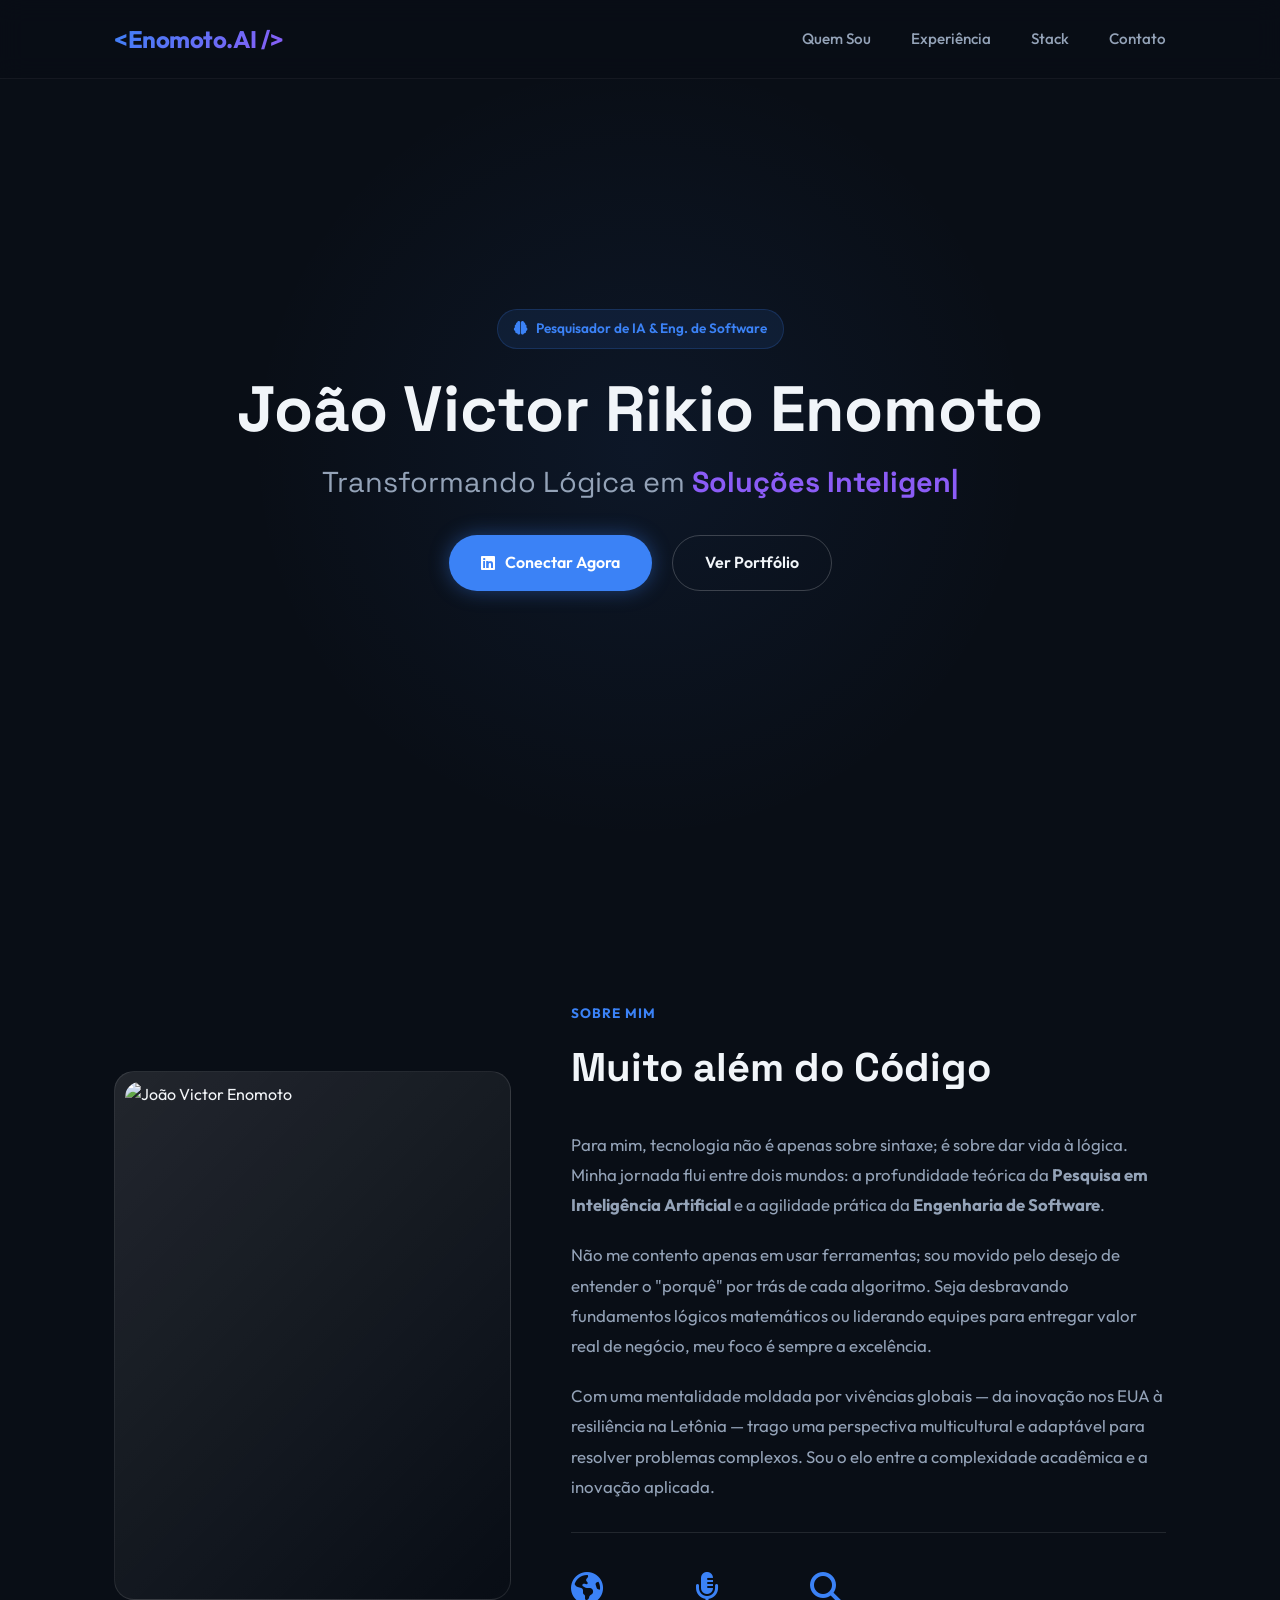
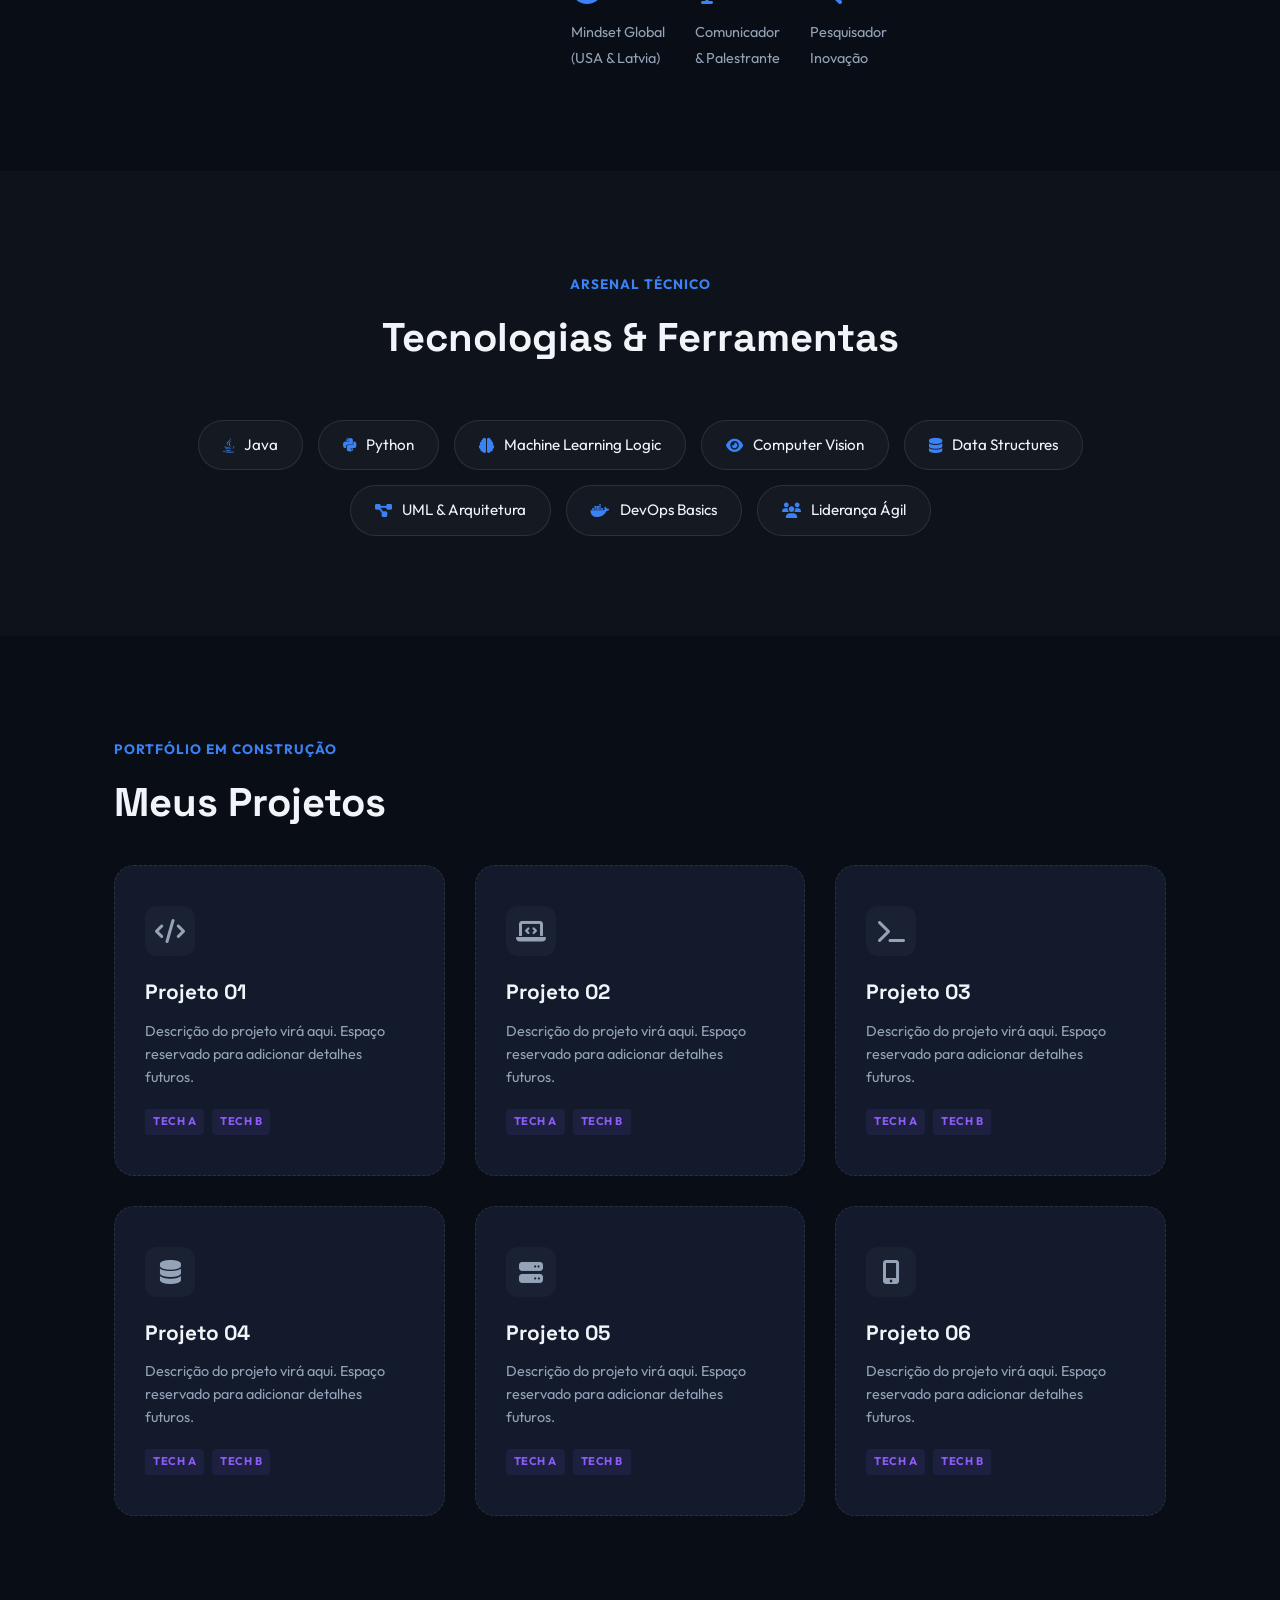
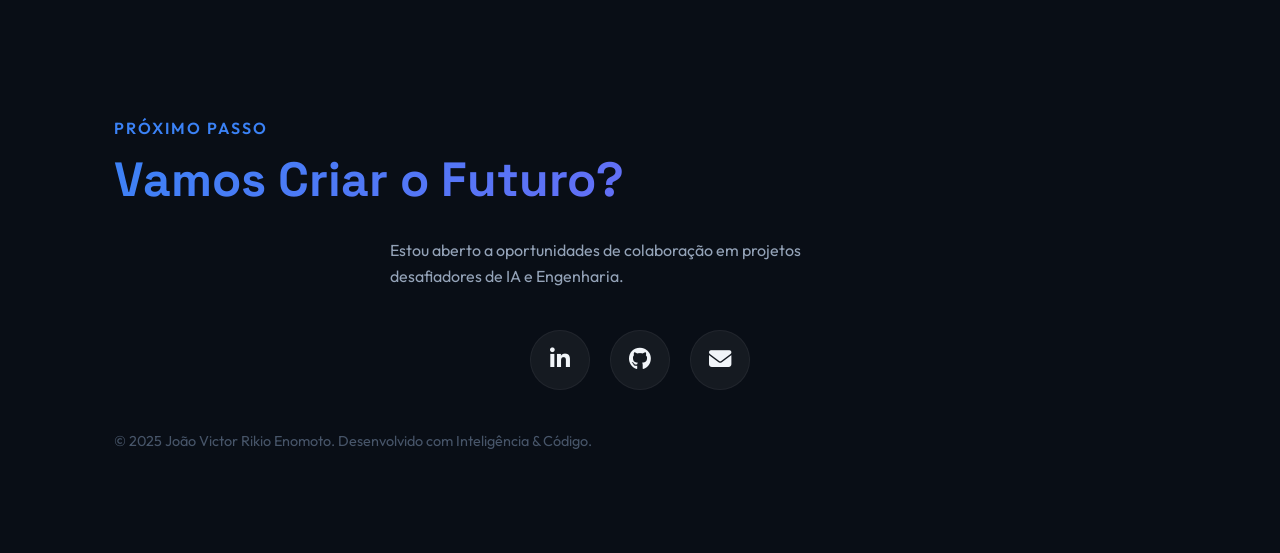
==== index.html @ b7426ae2 "Add files via upload" ====
<!DOCTYPE html>
<html lang="pt-br">
<head>
    <meta charset="UTF-8">
    <meta name="viewport" content="width=device-width, initial-scale=1.0">
    <title>João Victor R. Enomoto | AI Researcher & Software Engineer</title>
    
    <link href="https://fonts.googleapis.com/css2?family=Outfit:wght@300;400;600;700&family=Space+Grotesk:wght@500;700&display=swap" rel="stylesheet">
    <link rel="stylesheet" href="https://cdnjs.cloudflare.com/ajax/libs/font-awesome/6.4.0/css/all.min.css">

    <style>
        /* --- VARIÁVEIS & CONFIGURAÇÕES GERAIS --- */
        :root {
            --bg-dark: #090e16;       /* Fundo quase preto */
            --bg-card: #121a2b;       /* Fundo dos cartões */
            --primary: #3b82f6;       /* Azul Tech */
            --accent: #8b5cf6;        /* Roxo IA */
            --glow: #60a5fa;          /* Brilho */
            --text-main: #f1f5f9;     /* Branco suave */
            --text-muted: #94a3b8;    /* Cinza para textos secundários */
            --gradient-main: linear-gradient(135deg, var(--primary) 0%, var(--accent) 100%);
        }

        * {
            margin: 0;
            padding: 0;
            box-sizing: border-box;
            scroll-behavior: smooth;
        }

        body {
            background-color: var(--bg-dark);
            color: var(--text-main);
            font-family: 'Outfit', sans-serif;
            line-height: 1.6;
            overflow-x: hidden;
        }

        h1, h2, h3 {
            font-family: 'Space Grotesk', sans-serif;
        }

        a { text-decoration: none; color: inherit; transition: all 0.3s ease; }
        ul { list-style: none; }

        /* --- CONTAINER --- */
        .container {
            max-width: 1100px;
            margin: 0 auto;
            padding: 0 24px;
        }

        section {
            padding: 100px 0;
            position: relative;
        }

        /* --- HEADER / NAV --- */
        header {
            position: fixed;
            top: 0;
            width: 100%;
            padding: 20px 0;
            background: rgba(9, 14, 22, 0.85);
            backdrop-filter: blur(12px);
            border-bottom: 1px solid rgba(255,255,255,0.05);
            z-index: 1000;
        }

        nav {
            display: flex;
            justify-content: space-between;
            align-items: center;
        }

        .logo {
            font-size: 1.5rem;
            font-weight: 700;
            background: var(--gradient-main);
            -webkit-background-clip: text;
            -webkit-text-fill-color: transparent;
            letter-spacing: -0.5px;
        }

        .nav-links {
            display: flex;
            gap: 40px;
        }

        .nav-links a {
            font-weight: 500;
            font-size: 0.95rem;
            color: var(--text-muted);
        }

        .nav-links a:hover {
            color: var(--primary);
        }

        /* --- HERO SECTION --- */
        .hero {
            min-height: 100vh;
            display: flex;
            align-items: center;
            justify-content: center;
            text-align: center;
            background: radial-gradient(circle at 50% 50%, rgba(59, 130, 246, 0.08) 0%, transparent 50%);
        }

        .hero-badge {
            display: inline-flex;
            align-items: center;
            gap: 8px;
            background: rgba(59, 130, 246, 0.1);
            color: var(--primary);
            padding: 8px 16px;
            border-radius: 30px;
            font-size: 0.85rem;
            font-weight: 600;
            margin-bottom: 25px;
            border: 1px solid rgba(59, 130, 246, 0.2);
        }

        .hero h1 {
            font-size: 4rem;
            line-height: 1.1;
            margin-bottom: 15px;
            font-weight: 700;
        }

        .hero h2 {
            font-size: 1.8rem;
            color: var(--text-muted);
            margin-bottom: 30px;
            font-weight: 400;
        }

        .typing-text {
            color: var(--accent);
            font-weight: 700;
            position: relative;
        }

        .typing-text::after {
            content: '|';
            animation: blink 1s infinite;
        }

        .btn-group {
            display: flex;
            gap: 20px;
            justify-content: center;
        }

        .btn {
            padding: 14px 32px;
            border-radius: 50px;
            font-weight: 600;
            display: inline-flex;
            align-items: center;
            gap: 10px;
            cursor: pointer;
        }

        .btn-primary {
            background: var(--primary);
            color: #fff;
            box-shadow: 0 0 20px rgba(59, 130, 246, 0.4);
        }
        
        .btn-primary:hover {
            transform: translateY(-3px);
            background: var(--accent);
            box-shadow: 0 0 30px rgba(139, 92, 246, 0.6);
        }

        .btn-outline {
            background: transparent;
            border: 1px solid rgba(255,255,255,0.2);
            color: var(--text-main);
        }

        .btn-outline:hover {
            border-color: var(--primary);
            color: var(--primary);
        }

        /* --- ABOUT SECTION --- */
        .about-wrapper {
            display: grid;
            grid-template-columns: 1fr 1.5fr;
            gap: 60px;
            align-items: center;
        }

        .img-card {
            position: relative;
            border-radius: 20px;
            padding: 10px;
            background: linear-gradient(135deg, rgba(255,255,255,0.1), transparent);
            border: 1px solid rgba(255,255,255,0.1);
            aspect-ratio: 3/4; /* Mantém proporção de retrato */
            overflow: hidden;
        }

        .img-card img {
            width: 100%;
            height: 100%;
            object-fit: cover; /* Garante que a foto preencha sem distorcer */
            border-radius: 15px;
            display: block;
            filter: grayscale(20%);
            transition: 0.5s;
        }

        .img-card:hover img {
            filter: grayscale(0%);
            transform: scale(1.02);
        }

        .section-header {
            margin-bottom: 30px;
        }

        .section-header span {
            color: var(--primary);
            font-weight: 700;
            text-transform: uppercase;
            font-size: 0.85rem;
            letter-spacing: 1px;
        }

        .section-header h2 {
            font-size: 2.5rem;
            margin-top: 10px;
        }

        .about-content p {
            margin-bottom: 20px;
            color: var(--text-muted);
            font-size: 1.05rem;
            line-height: 1.8; /* Melhor leitura */
        }

        .highlights {
            display: flex;
            gap: 30px;
            margin-top: 30px;
            padding-top: 30px;
            border-top: 1px solid rgba(255,255,255,0.1);
        }

        .highlight-item h4 {
            font-size: 2rem;
            color: var(--primary);
            margin-bottom: 5px;
        }

        .highlight-item span {
            font-size: 0.9rem;
            color: var(--text-muted);
        }

        /* --- SKILLS --- */
        .skills-container {
            display: flex;
            flex-wrap: wrap;
            gap: 15px;
            justify-content: center;
        }

        .skill-pill {
            background: rgba(255,255,255,0.03);
            border: 1px solid rgba(255,255,255,0.1);
            padding: 12px 24px;
            border-radius: 50px;
            font-size: 0.95rem;
            display: flex;
            align-items: center;
            gap: 10px;
            transition: 0.3s;
        }

        .skill-pill i { color: var(--primary); }

        .skill-pill:hover {
            border-color: var(--primary);
            background: rgba(59, 130, 246, 0.1);
            transform: translateY(-3px);
        }

        /* --- PROJECTS / CARDS --- */
        .cards-grid {
            display: grid;
            grid-template-columns: repeat(auto-fit, minmax(320px, 1fr));
            gap: 30px;
        }

        .card {
            background: var(--bg-card);
            padding: 40px 30px;
            border-radius: 20px;
            border: 1px solid rgba(255,255,255,0.05);
            transition: 0.4s;
            position: relative;
            overflow: hidden;
            z-index: 1;
            /* Estilo para placeholder */
            display: flex;
            flex-direction: column;
            justify-content: space-between;
            min-height: 300px;
        }

        .card::before {
            content: '';
            position: absolute;
            top: 0; left: 0; right: 0; bottom: 0;
            background: radial-gradient(circle at top right, rgba(59, 130, 246, 0.15), transparent 40%);
            opacity: 0;
            transition: 0.4s;
            z-index: -1;
        }

        .card:hover {
            transform: translateY(-10px);
            border-color: rgba(59, 130, 246, 0.3);
        }

        .card:hover::before { opacity: 1; }

        .card-icon {
            width: 50px;
            height: 50px;
            background: rgba(255,255,255,0.03); /* Mais discreto para placeholder */
            border-radius: 12px;
            display: flex;
            align-items: center;
            justify-content: center;
            font-size: 1.5rem;
            color: var(--text-muted);
            margin-bottom: 20px;
            transition: 0.3s;
        }
        
        .card:hover .card-icon {
            background: rgba(59, 130, 246, 0.1);
            color: var(--primary);
        }

        .card h3 {
            font-size: 1.3rem;
            margin-bottom: 10px;
        }

        .card p {
            color: var(--text-muted);
            font-size: 0.9rem;
            margin-bottom: 20px;
            flex-grow: 1;
        }

        .tags {
            display: flex;
            flex-wrap: wrap;
            gap: 8px;
        }

        .tag {
            font-size: 0.7rem;
            text-transform: uppercase;
            letter-spacing: 0.5px;
            font-weight: 700;
            color: var(--accent);
            background: rgba(139, 92, 246, 0.1);
            padding: 4px 8px;
            border-radius: 4px;
        }
        
        /* Estilo específico para placeholder vazio */
        .card.placeholder {
            border: 1px dashed rgba(255,255,255,0.1);
        }

        /* --- FOOTER / CONTACT --- */
        footer {
            background: #050810;
            padding: 80px 0 40px;
            border-top: 1px solid rgba(255,255,255,0.05);
            text-align: center;
        }

        .contact-cta h2 {
            font-size: 3rem;
            margin-bottom: 20px;
            background: var(--gradient-main);
            -webkit-background-clip: text;
            -webkit-text-fill-color: transparent;
        }

        .social-hub {
            display: flex;
            justify-content: center;
            gap: 20px;
            margin: 40px 0;
        }

        .social-link {
            width: 60px;
            height: 60px;
            border-radius: 50%;
            background: rgba(255,255,255,0.05);
            display: flex;
            align-items: center;
            justify-content: center;
            font-size: 1.4rem;
            color: var(--text-main);
            transition: 0.3s;
            border: 1px solid rgba(255,255,255,0.05);
        }

        .social-link:hover {
            background: var(--primary);
            color: #fff;
            transform: scale(1.1) rotate(10deg);
            box-shadow: 0 0 20px rgba(59, 130, 246, 0.5);
        }

        .copy {
            color: #475569;
            font-size: 0.9rem;
        }

        /* --- MEDIA QUERIES --- */
        @media (max-width: 768px) {
            .hero h1 { font-size: 2.5rem; }
            .about-wrapper { grid-template-columns: 1fr; }
            .highlights { flex-direction: column; gap: 20px; text-align: center; }
            .nav-links { display: none; }
            .btn-group { flex-direction: column; }
            .btn { width: 100%; justify-content: center; }
        }

        @keyframes blink {
            50% { opacity: 0; }
        }
    </style>
</head>
<body>

    <header>
        <div class="container">
            <nav>
                <a href="#" class="logo">&lt;Enomoto.AI /&gt;</a>
                <ul class="nav-links">
                    <li><a href="#sobre">Quem Sou</a></li>
                    <li><a href="#experiencia">Experiência</a></li>
                    <li><a href="#skills">Stack</a></li>
                    <li><a href="#contato">Contato</a></li>
                </ul>
            </nav>
        </div>
    </header>

    <section class="hero">
        <div class="container">
            <div class="hero-badge">
                <i class="fas fa-brain"></i> Pesquisador de IA & Eng. de Software
            </div>
            <h1>João Victor Rikio Enomoto</h1>
            <h2>Transformando Lógica em <span class="typing-text"></span></h2>

            <div class="btn-group">
                <a href="https://www.linkedin.com/in/joaoenomoto" target="_blank" class="btn btn-primary">
                    <i class="fab fa-linkedin"></i> Conectar Agora
                </a>
                <a href="#experiencia" class="btn btn-outline">
                    Ver Portfólio
                </a>
            </div>
        </div>
    </section>

    <section id="sobre">
        <div class="container">
            <div class="about-wrapper">
                <div class="img-card">
                    <img src="D:\about\portifolio\foto-perfil.jpeg" alt="João Victor Enomoto">
                </div>
                
                <div class="about-content">
                    <div class="section-header">
                        <span>Sobre Mim</span>
                        <h2>Muito além do Código</h2>
                    </div>
                    
                    <p>
                        Para mim, tecnologia não é apenas sobre sintaxe; é sobre dar vida à lógica. Minha jornada flui entre dois mundos: a profundidade teórica da <strong>Pesquisa em Inteligência Artificial</strong> e a agilidade prática da <strong>Engenharia de Software</strong>.
                    </p>
                    <p>
                        Não me contento apenas em usar ferramentas; sou movido pelo desejo de entender o "porquê" por trás de cada algoritmo. Seja desbravando fundamentos lógicos matemáticos ou liderando equipes para entregar valor real de negócio, meu foco é sempre a excelência.
                    </p>
                    <p>
                        Com uma mentalidade moldada por vivências globais — da inovação nos EUA à resiliência na Letônia — trago uma perspectiva multicultural e adaptável para resolver problemas complexos. Sou o elo entre a complexidade acadêmica e a inovação aplicada.
                    </p>

                    <div class="highlights">
                        <div class="highlight-item">
                            <h4><i class="fas fa-globe-americas"></i></h4>
                            <span>Mindset Global<br>(USA & Latvia)</span>
                        </div>
                        <div class="highlight-item">
                            <h4><i class="fas fa-microphone-alt"></i></h4>
                            <span>Comunicador<br>& Palestrante</span>
                        </div>
                        <div class="highlight-item">
                            <h4><i class="fas fa-search"></i></h4>
                            <span>Pesquisador<br>Inovação</span>
                        </div>
                    </div>
                </div>
            </div>
        </div>
    </section>

    <section id="skills" style="background: rgba(255,255,255,0.02);">
        <div class="container">
            <div class="section-header" style="text-align: center; margin-bottom: 50px;">
                <span>Arsenal Técnico</span>
                <h2>Tecnologias & Ferramentas</h2>
            </div>
            
            <div class="skills-container">
                <div class="skill-pill"><i class="fab fa-java"></i> Java</div>
                <div class="skill-pill"><i class="fab fa-python"></i> Python</div>
                <div class="skill-pill"><i class="fas fa-brain"></i> Machine Learning Logic</div>
                <div class="skill-pill"><i class="fas fa-eye"></i> Computer Vision</div>
                <div class="skill-pill"><i class="fas fa-database"></i> Data Structures</div>
                <div class="skill-pill"><i class="fas fa-project-diagram"></i> UML & Arquitetura</div>
                <div class="skill-pill"><i class="fab fa-docker"></i> DevOps Basics</div>
                <div class="skill-pill"><i class="fas fa-users"></i> Liderança Ágil</div>
            </div>
        </div>
    </section>

    <section id="experiencia">
        <div class="container">
            <div class="section-header">
                <span>Portfólio em Construção</span>
                <h2>Meus Projetos</h2>
            </div>

            <div class="cards-grid">
                
                <div class="card placeholder">
                    <div class="card-icon"><i class="fas fa-code"></i></div>
                    <h3>Projeto 01</h3> <p>Descrição do projeto virá aqui. Espaço reservado para adicionar detalhes futuros.</p> <div class="tags">
                        <span class="tag">Tech A</span>
                        <span class="tag">Tech B</span>
                    </div>
                </div>

                <div class="card placeholder">
                    <div class="card-icon"><i class="fas fa-laptop-code"></i></div>
                    <h3>Projeto 02</h3>
                    <p>Descrição do projeto virá aqui. Espaço reservado para adicionar detalhes futuros.</p>
                    <div class="tags">
                        <span class="tag">Tech A</span>
                        <span class="tag">Tech B</span>
                    </div>
                </div>

                <div class="card placeholder">
                    <div class="card-icon"><i class="fas fa-terminal"></i></div>
                    <h3>Projeto 03</h3>
                    <p>Descrição do projeto virá aqui. Espaço reservado para adicionar detalhes futuros.</p>
                    <div class="tags">
                        <span class="tag">Tech A</span>
                        <span class="tag">Tech B</span>
                    </div>
                </div>

                <div class="card placeholder">
                    <div class="card-icon"><i class="fas fa-database"></i></div>
                    <h3>Projeto 04</h3>
                    <p>Descrição do projeto virá aqui. Espaço reservado para adicionar detalhes futuros.</p>
                    <div class="tags">
                        <span class="tag">Tech A</span>
                        <span class="tag">Tech B</span>
                    </div>
                </div>

                <div class="card placeholder">
                    <div class="card-icon"><i class="fas fa-server"></i></div>
                    <h3>Projeto 05</h3>
                    <p>Descrição do projeto virá aqui. Espaço reservado para adicionar detalhes futuros.</p>
                    <div class="tags">
                        <span class="tag">Tech A</span>
                        <span class="tag">Tech B</span>
                    </div>
                </div>

                <div class="card placeholder">
                    <div class="card-icon"><i class="fas fa-mobile-alt"></i></div>
                    <h3>Projeto 06</h3>
                    <p>Descrição do projeto virá aqui. Espaço reservado para adicionar detalhes futuros.</p>
                    <div class="tags">
                        <span class="tag">Tech A</span>
                        <span class="tag">Tech B</span>
                    </div>
                </div>

            </div>
        </div>
    </section>

    <section id="contato">
        <div class="container contact-cta">
            <p style="color: var(--primary); font-weight: 600; text-transform: uppercase; letter-spacing: 2px;">Próximo Passo</p>
            <h2>Vamos Criar o Futuro?</h2>
            <p style="color: var(--text-muted); max-width: 500px; margin: 0 auto;">
                Estou aberto a oportunidades de colaboração em projetos desafiadores de IA e Engenharia.
            </p>

            <div class="social-hub">
                <a href="https://www.linkedin.com/in/joaoenomoto" target="_blank" class="social-link" title="LinkedIn">
                    <i class="fab fa-linkedin-in"></i>
                </a>
                <a href="https://github.com/SEU_GITHUB" target="_blank" class="social-link" title="GitHub">
                    <i class="fab fa-github"></i>
                </a>
                <a href="mailto:seuemail@exemplo.com" class="social-link" title="Email">
                    <i class="fas fa-envelope"></i>
                </a>
            </div>

            <div class="copy">
                © 2025 João Victor Rikio Enomoto. Desenvolvido com Inteligência & Código.
            </div>
        </div>
    </section>

    <script>
        // Efeito de Digitação
        const textElement = document.querySelector('.typing-text');
        const phrases = [
            "Soluções Inteligentes", 
            "Inovação em IA", 
            "Software de Alto Nível"
        ];
        let phraseIndex = 0;
        let charIndex = 0;
        let isDeleting = false;

        function typeEffect() {
            const currentPhrase = phrases[phraseIndex];
            
            if (isDeleting) {
                textElement.textContent = currentPhrase.substring(0, charIndex - 1);
                charIndex--;
            } else {
                textElement.textContent = currentPhrase.substring(0, charIndex + 1);
                charIndex++;
            }

            if (!isDeleting && charIndex === currentPhrase.length) {
                isDeleting = true;
                setTimeout(typeEffect, 2000);
            } else if (isDeleting && charIndex === 0) {
                isDeleting = false;
                phraseIndex = (phraseIndex + 1) % phrases.length;
                setTimeout(typeEffect, 500);
            } else {
                setTimeout(typeEffect, isDeleting ? 50 : 100);
            }
        }

        document.addEventListener('DOMContentLoaded', typeEffect);
    </script>
</body>
</html>
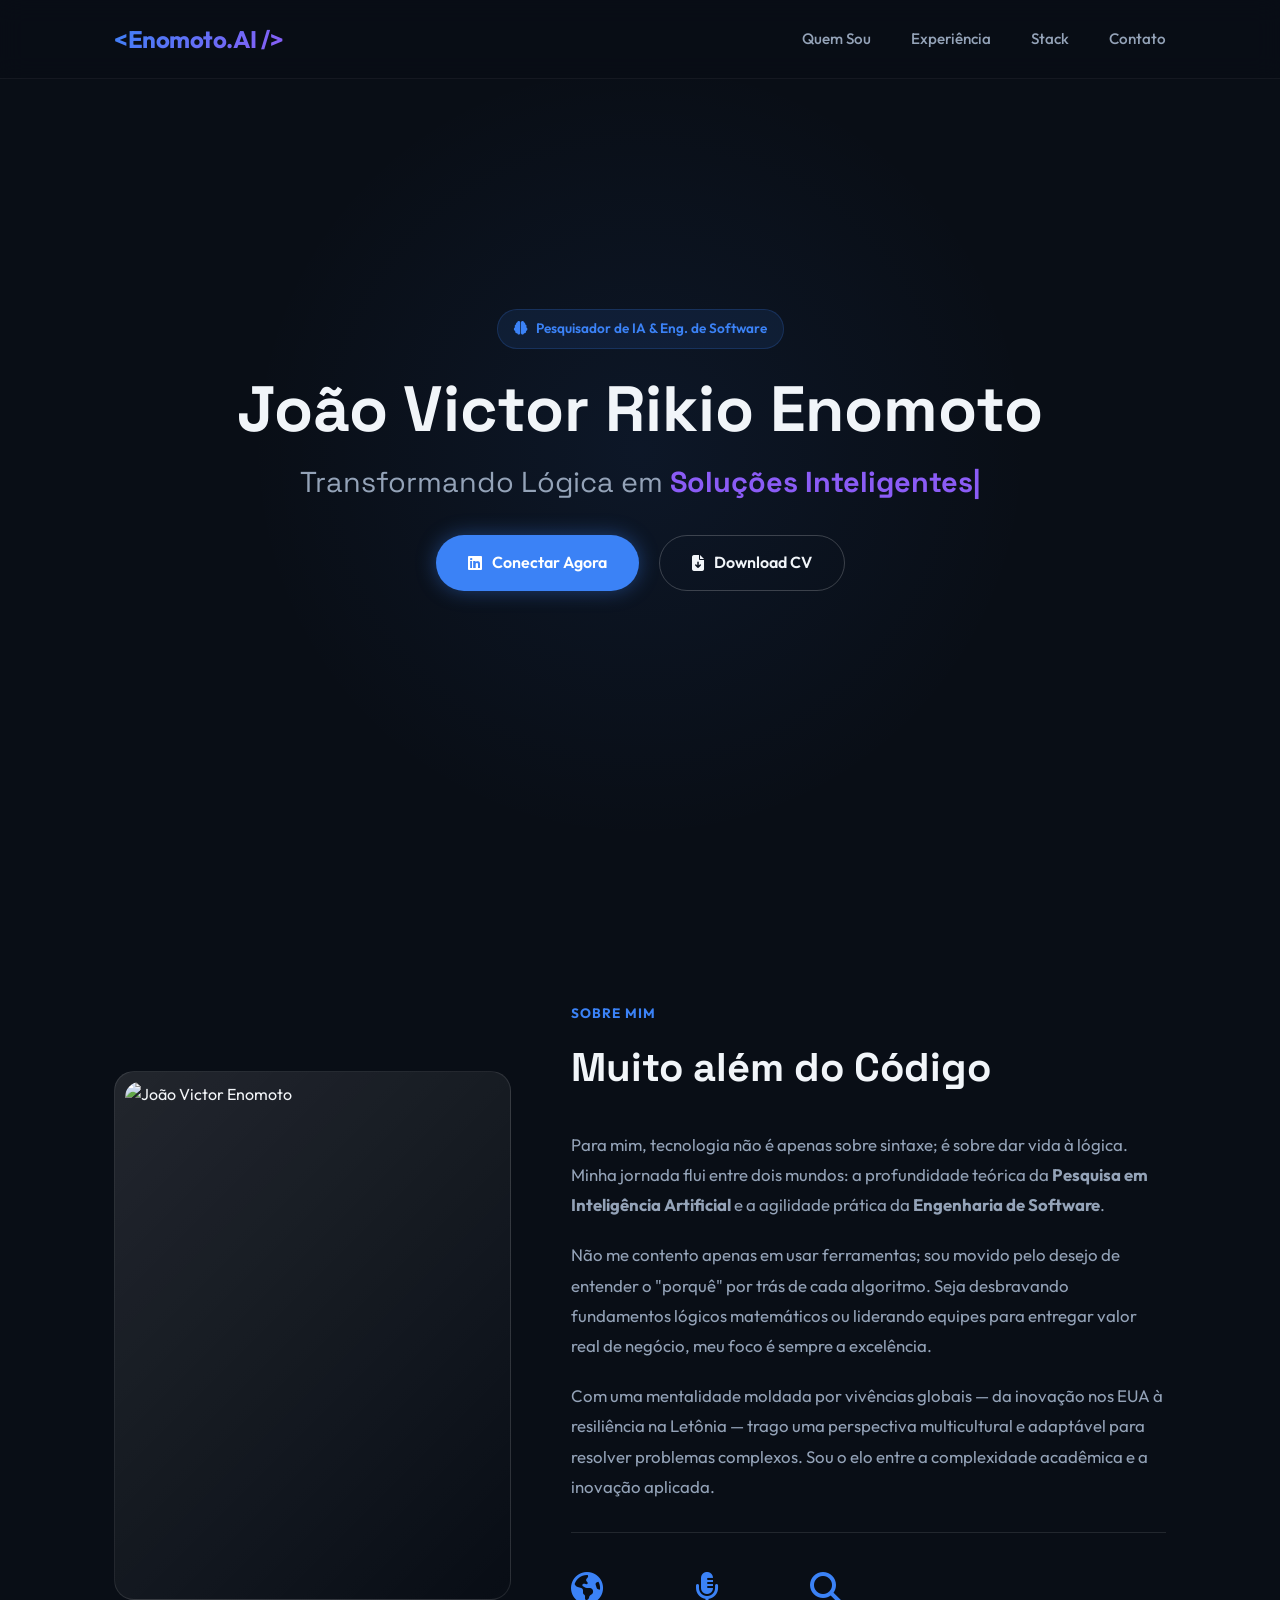
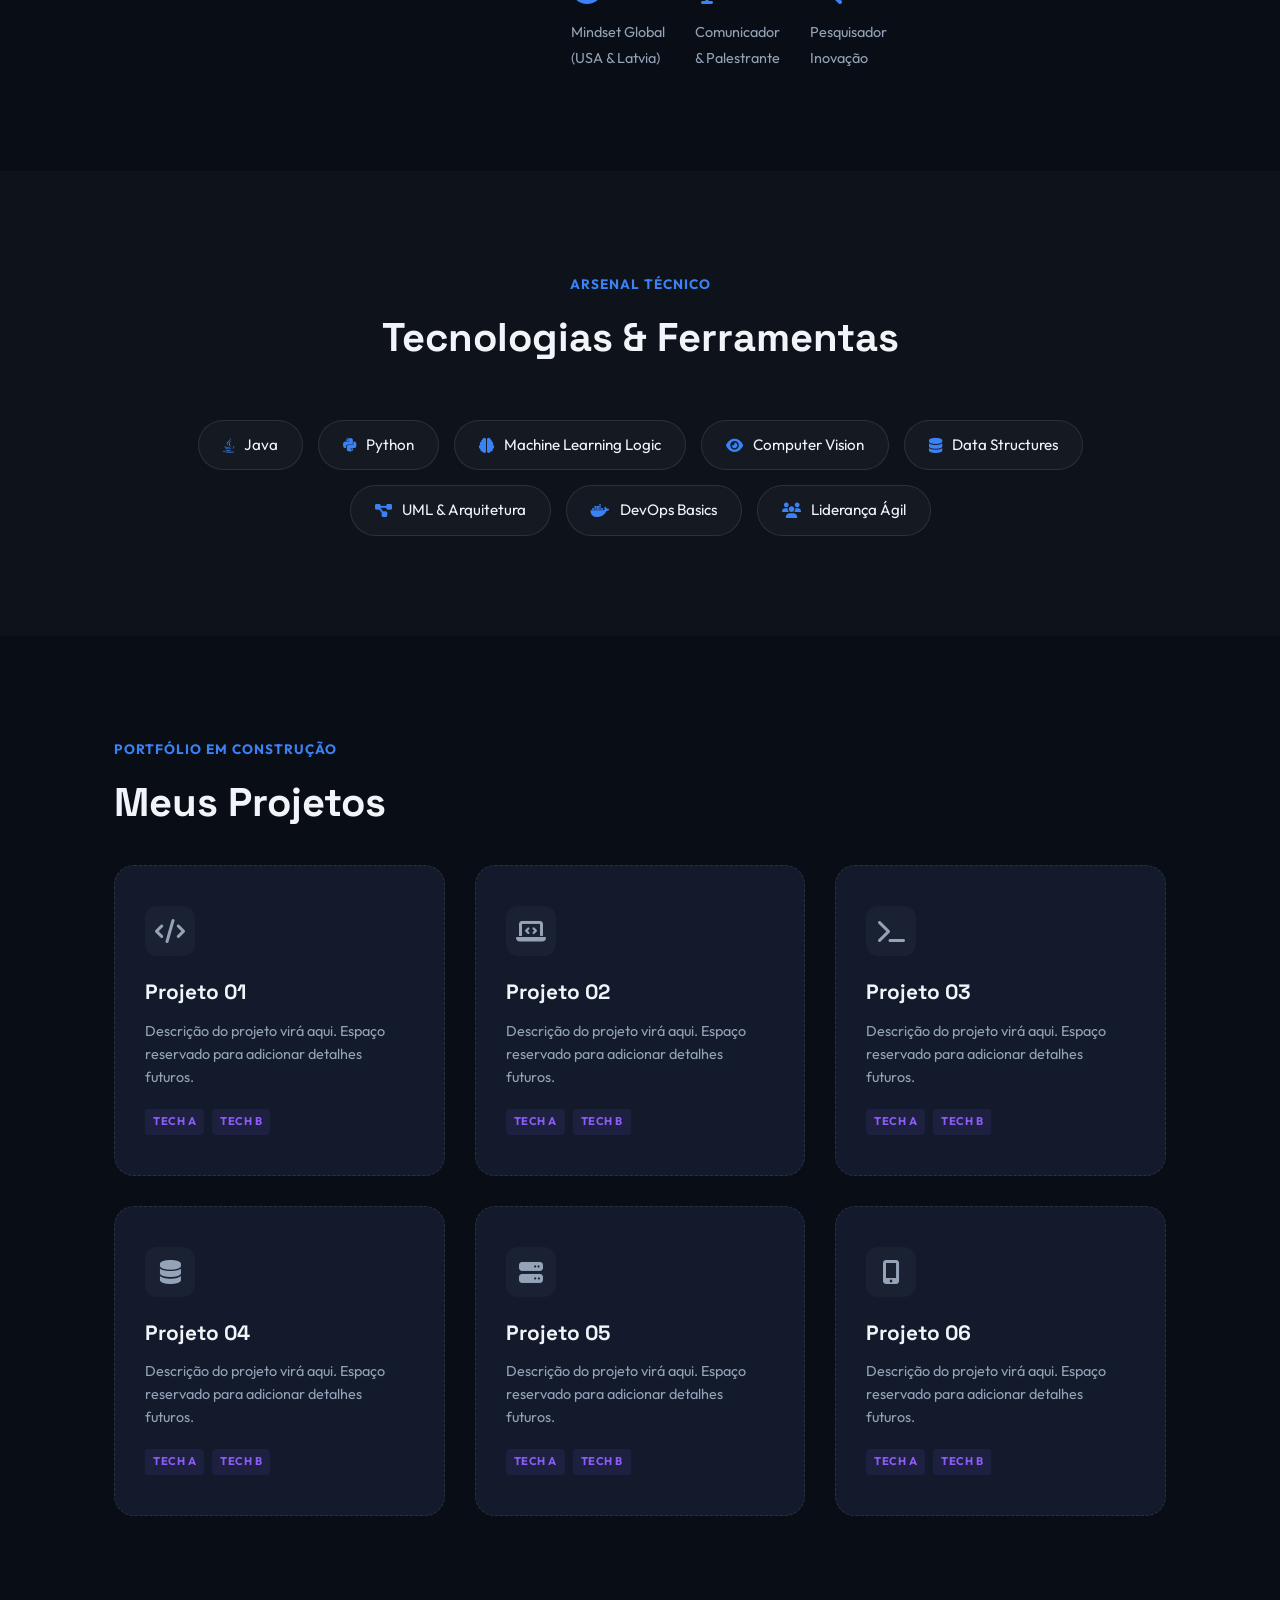
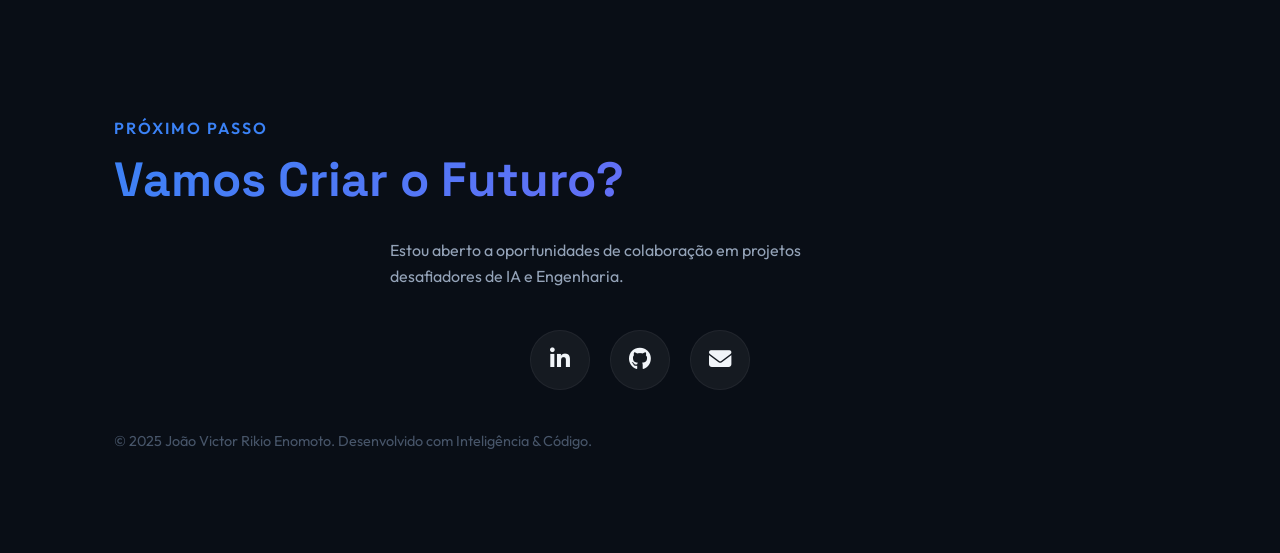
==== commit 586b8871: "Update fmt implementacao rag" ====
--- a/index.html
+++ b/index.html
@@ -470,14 +470,15 @@
             <h1>João Victor Rikio Enomoto</h1>
             <h2>Transformando Lógica em <span class="typing-text"></span></h2>
 
-            <div class="btn-group">
-                <a href="https://www.linkedin.com/in/joaoenomoto" target="_blank" class="btn btn-primary">
-                    <i class="fab fa-linkedin"></i> Conectar Agora
-                </a>
-                <a href="#experiencia" class="btn btn-outline">
-                    Ver Portfólio
-                </a>
-            </div>
+<div class="btn-group">
+    <a href="https://www.linkedin.com/in/joaoenomoto" target="_blank" class="btn btn-primary">
+        <i class="fab fa-linkedin"></i> Conectar Agora
+    </a>
+
+    <a href="assets/cv-joao-enomoto.pdf" download="CV_Joao_Enomoto.pdf" class="btn btn-outline">
+        <i class="fas fa-file-download"></i> Download CV
+    </a>
+</div>
         </div>
     </section>
 
@@ -629,9 +630,9 @@
                 <a href="https://github.com/SEU_GITHUB" target="_blank" class="social-link" title="GitHub">
                     <i class="fab fa-github"></i>
                 </a>
-                <a href="mailto:seuemail@exemplo.com" class="social-link" title="Email">
-                    <i class="fas fa-envelope"></i>
-                </a>
+<a href="mailto:seuemail@gmail.com" class="social-link" title="Enviar E-mail">
+    <i class="fas fa-envelope"></i>
+</a>
             </div>
 
             <div class="copy">
@@ -677,5 +678,10 @@
 
         document.addEventListener('DOMContentLoaded', typeEffect);
     </script>
+    <script src="https://www.chatbase.co/embed.min.js" chatbotId="_eRRddYK8XHpiT9ZAwcr5" domain="www.chatbase.co" defer></script>
+
 </body>
-</html>+</html>
+</body>
+
+</html>
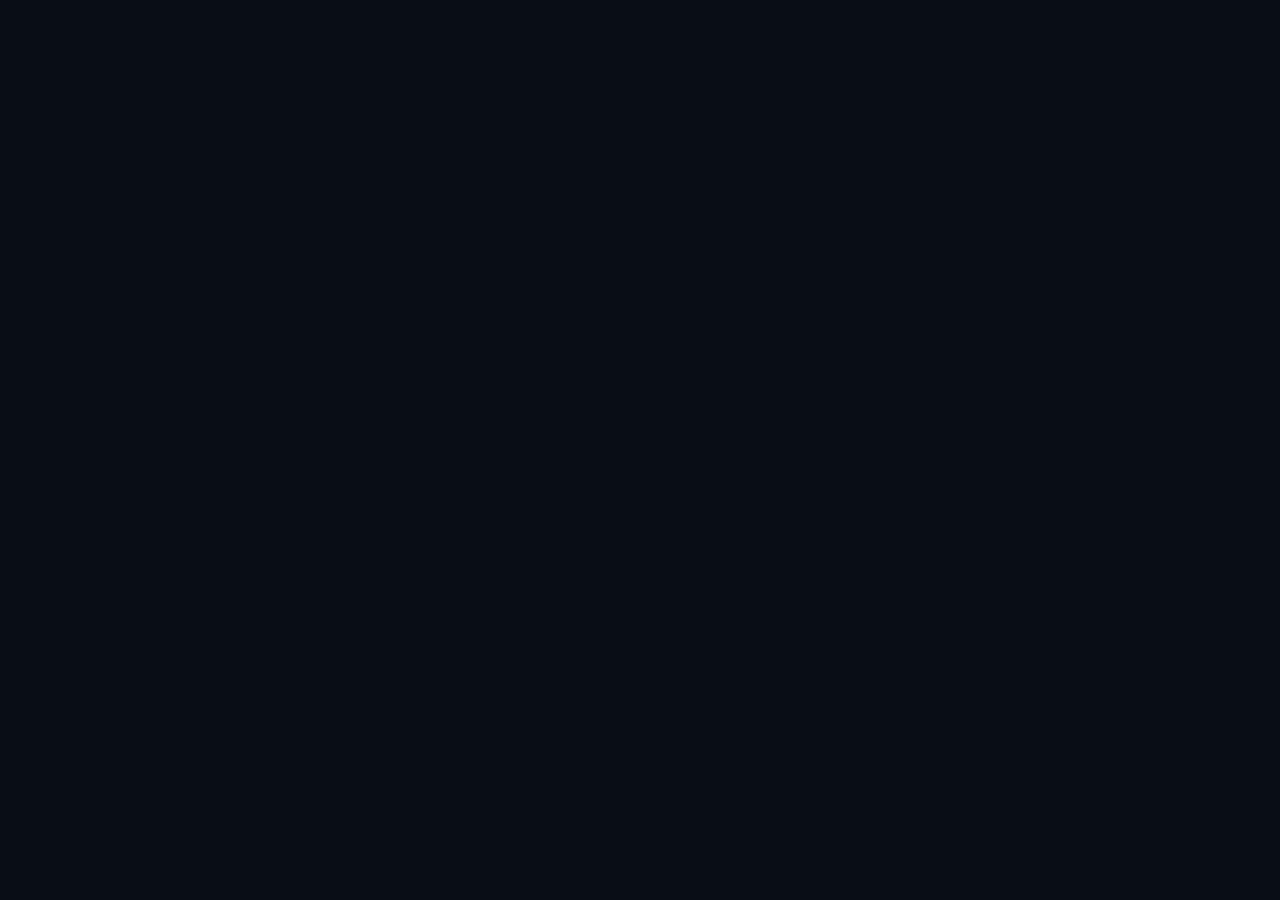
==== commit 551ed757: "Refactor index.html structure and styles" ====
--- a/index.html
+++ b/index.html
@@ -285,403 +285,4 @@
 
         .skill-pill:hover {
             border-color: var(--primary);
-            background: rgba(59, 130, 246, 0.1);
-            transform: translateY(-3px);
-        }
-
-        /* --- PROJECTS / CARDS --- */
-        .cards-grid {
-            display: grid;
-            grid-template-columns: repeat(auto-fit, minmax(320px, 1fr));
-            gap: 30px;
-        }
-
-        .card {
-            background: var(--bg-card);
-            padding: 40px 30px;
-            border-radius: 20px;
-            border: 1px solid rgba(255,255,255,0.05);
-            transition: 0.4s;
-            position: relative;
-            overflow: hidden;
-            z-index: 1;
-            /* Estilo para placeholder */
-            display: flex;
-            flex-direction: column;
-            justify-content: space-between;
-            min-height: 300px;
-        }
-
-        .card::before {
-            content: '';
-            position: absolute;
-            top: 0; left: 0; right: 0; bottom: 0;
-            background: radial-gradient(circle at top right, rgba(59, 130, 246, 0.15), transparent 40%);
-            opacity: 0;
-            transition: 0.4s;
-            z-index: -1;
-        }
-
-        .card:hover {
-            transform: translateY(-10px);
-            border-color: rgba(59, 130, 246, 0.3);
-        }
-
-        .card:hover::before { opacity: 1; }
-
-        .card-icon {
-            width: 50px;
-            height: 50px;
-            background: rgba(255,255,255,0.03); /* Mais discreto para placeholder */
-            border-radius: 12px;
-            display: flex;
-            align-items: center;
-            justify-content: center;
-            font-size: 1.5rem;
-            color: var(--text-muted);
-            margin-bottom: 20px;
-            transition: 0.3s;
-        }
-        
-        .card:hover .card-icon {
-            background: rgba(59, 130, 246, 0.1);
-            color: var(--primary);
-        }
-
-        .card h3 {
-            font-size: 1.3rem;
-            margin-bottom: 10px;
-        }
-
-        .card p {
-            color: var(--text-muted);
-            font-size: 0.9rem;
-            margin-bottom: 20px;
-            flex-grow: 1;
-        }
-
-        .tags {
-            display: flex;
-            flex-wrap: wrap;
-            gap: 8px;
-        }
-
-        .tag {
-            font-size: 0.7rem;
-            text-transform: uppercase;
-            letter-spacing: 0.5px;
-            font-weight: 700;
-            color: var(--accent);
-            background: rgba(139, 92, 246, 0.1);
-            padding: 4px 8px;
-            border-radius: 4px;
-        }
-        
-        /* Estilo específico para placeholder vazio */
-        .card.placeholder {
-            border: 1px dashed rgba(255,255,255,0.1);
-        }
-
-        /* --- FOOTER / CONTACT --- */
-        footer {
-            background: #050810;
-            padding: 80px 0 40px;
-            border-top: 1px solid rgba(255,255,255,0.05);
-            text-align: center;
-        }
-
-        .contact-cta h2 {
-            font-size: 3rem;
-            margin-bottom: 20px;
-            background: var(--gradient-main);
-            -webkit-background-clip: text;
-            -webkit-text-fill-color: transparent;
-        }
-
-        .social-hub {
-            display: flex;
-            justify-content: center;
-            gap: 20px;
-            margin: 40px 0;
-        }
-
-        .social-link {
-            width: 60px;
-            height: 60px;
-            border-radius: 50%;
-            background: rgba(255,255,255,0.05);
-            display: flex;
-            align-items: center;
-            justify-content: center;
-            font-size: 1.4rem;
-            color: var(--text-main);
-            transition: 0.3s;
-            border: 1px solid rgba(255,255,255,0.05);
-        }
-
-        .social-link:hover {
-            background: var(--primary);
-            color: #fff;
-            transform: scale(1.1) rotate(10deg);
-            box-shadow: 0 0 20px rgba(59, 130, 246, 0.5);
-        }
-
-        .copy {
-            color: #475569;
-            font-size: 0.9rem;
-        }
-
-        /* --- MEDIA QUERIES --- */
-        @media (max-width: 768px) {
-            .hero h1 { font-size: 2.5rem; }
-            .about-wrapper { grid-template-columns: 1fr; }
-            .highlights { flex-direction: column; gap: 20px; text-align: center; }
-            .nav-links { display: none; }
-            .btn-group { flex-direction: column; }
-            .btn { width: 100%; justify-content: center; }
-        }
-
-        @keyframes blink {
-            50% { opacity: 0; }
-        }
-    </style>
-</head>
-<body>
-
-    <header>
-        <div class="container">
-            <nav>
-                <a href="#" class="logo">&lt;Enomoto.AI /&gt;</a>
-                <ul class="nav-links">
-                    <li><a href="#sobre">Quem Sou</a></li>
-                    <li><a href="#experiencia">Experiência</a></li>
-                    <li><a href="#skills">Stack</a></li>
-                    <li><a href="#contato">Contato</a></li>
-                </ul>
-            </nav>
-        </div>
-    </header>
-
-    <section class="hero">
-        <div class="container">
-            <div class="hero-badge">
-                <i class="fas fa-brain"></i> Pesquisador de IA & Eng. de Software
-            </div>
-            <h1>João Victor Rikio Enomoto</h1>
-            <h2>Transformando Lógica em <span class="typing-text"></span></h2>
-
-<div class="btn-group">
-    <a href="https://www.linkedin.com/in/joaoenomoto" target="_blank" class="btn btn-primary">
-        <i class="fab fa-linkedin"></i> Conectar Agora
-    </a>
-
-    <a href="assets/cv-joao-enomoto.pdf" download="CV_Joao_Enomoto.pdf" class="btn btn-outline">
-        <i class="fas fa-file-download"></i> Download CV
-    </a>
-</div>
-        </div>
-    </section>
-
-    <section id="sobre">
-        <div class="container">
-            <div class="about-wrapper">
-                <div class="img-card">
-                    <img src="D:\about\portifolio\foto-perfil.jpeg" alt="João Victor Enomoto">
-                </div>
-                
-                <div class="about-content">
-                    <div class="section-header">
-                        <span>Sobre Mim</span>
-                        <h2>Muito além do Código</h2>
-                    </div>
-                    
-                    <p>
-                        Para mim, tecnologia não é apenas sobre sintaxe; é sobre dar vida à lógica. Minha jornada flui entre dois mundos: a profundidade teórica da <strong>Pesquisa em Inteligência Artificial</strong> e a agilidade prática da <strong>Engenharia de Software</strong>.
-                    </p>
-                    <p>
-                        Não me contento apenas em usar ferramentas; sou movido pelo desejo de entender o "porquê" por trás de cada algoritmo. Seja desbravando fundamentos lógicos matemáticos ou liderando equipes para entregar valor real de negócio, meu foco é sempre a excelência.
-                    </p>
-                    <p>
-                        Com uma mentalidade moldada por vivências globais — da inovação nos EUA à resiliência na Letônia — trago uma perspectiva multicultural e adaptável para resolver problemas complexos. Sou o elo entre a complexidade acadêmica e a inovação aplicada.
-                    </p>
-
-                    <div class="highlights">
-                        <div class="highlight-item">
-                            <h4><i class="fas fa-globe-americas"></i></h4>
-                            <span>Mindset Global<br>(USA & Latvia)</span>
-                        </div>
-                        <div class="highlight-item">
-                            <h4><i class="fas fa-microphone-alt"></i></h4>
-                            <span>Comunicador<br>& Palestrante</span>
-                        </div>
-                        <div class="highlight-item">
-                            <h4><i class="fas fa-search"></i></h4>
-                            <span>Pesquisador<br>Inovação</span>
-                        </div>
-                    </div>
-                </div>
-            </div>
-        </div>
-    </section>
-
-    <section id="skills" style="background: rgba(255,255,255,0.02);">
-        <div class="container">
-            <div class="section-header" style="text-align: center; margin-bottom: 50px;">
-                <span>Arsenal Técnico</span>
-                <h2>Tecnologias & Ferramentas</h2>
-            </div>
-            
-            <div class="skills-container">
-                <div class="skill-pill"><i class="fab fa-java"></i> Java</div>
-                <div class="skill-pill"><i class="fab fa-python"></i> Python</div>
-                <div class="skill-pill"><i class="fas fa-brain"></i> Machine Learning Logic</div>
-                <div class="skill-pill"><i class="fas fa-eye"></i> Computer Vision</div>
-                <div class="skill-pill"><i class="fas fa-database"></i> Data Structures</div>
-                <div class="skill-pill"><i class="fas fa-project-diagram"></i> UML & Arquitetura</div>
-                <div class="skill-pill"><i class="fab fa-docker"></i> DevOps Basics</div>
-                <div class="skill-pill"><i class="fas fa-users"></i> Liderança Ágil</div>
-            </div>
-        </div>
-    </section>
-
-    <section id="experiencia">
-        <div class="container">
-            <div class="section-header">
-                <span>Portfólio em Construção</span>
-                <h2>Meus Projetos</h2>
-            </div>
-
-            <div class="cards-grid">
-                
-                <div class="card placeholder">
-                    <div class="card-icon"><i class="fas fa-code"></i></div>
-                    <h3>Projeto 01</h3> <p>Descrição do projeto virá aqui. Espaço reservado para adicionar detalhes futuros.</p> <div class="tags">
-                        <span class="tag">Tech A</span>
-                        <span class="tag">Tech B</span>
-                    </div>
-                </div>
-
-                <div class="card placeholder">
-                    <div class="card-icon"><i class="fas fa-laptop-code"></i></div>
-                    <h3>Projeto 02</h3>
-                    <p>Descrição do projeto virá aqui. Espaço reservado para adicionar detalhes futuros.</p>
-                    <div class="tags">
-                        <span class="tag">Tech A</span>
-                        <span class="tag">Tech B</span>
-                    </div>
-                </div>
-
-                <div class="card placeholder">
-                    <div class="card-icon"><i class="fas fa-terminal"></i></div>
-                    <h3>Projeto 03</h3>
-                    <p>Descrição do projeto virá aqui. Espaço reservado para adicionar detalhes futuros.</p>
-                    <div class="tags">
-                        <span class="tag">Tech A</span>
-                        <span class="tag">Tech B</span>
-                    </div>
-                </div>
-
-                <div class="card placeholder">
-                    <div class="card-icon"><i class="fas fa-database"></i></div>
-                    <h3>Projeto 04</h3>
-                    <p>Descrição do projeto virá aqui. Espaço reservado para adicionar detalhes futuros.</p>
-                    <div class="tags">
-                        <span class="tag">Tech A</span>
-                        <span class="tag">Tech B</span>
-                    </div>
-                </div>
-
-                <div class="card placeholder">
-                    <div class="card-icon"><i class="fas fa-server"></i></div>
-                    <h3>Projeto 05</h3>
-                    <p>Descrição do projeto virá aqui. Espaço reservado para adicionar detalhes futuros.</p>
-                    <div class="tags">
-                        <span class="tag">Tech A</span>
-                        <span class="tag">Tech B</span>
-                    </div>
-                </div>
-
-                <div class="card placeholder">
-                    <div class="card-icon"><i class="fas fa-mobile-alt"></i></div>
-                    <h3>Projeto 06</h3>
-                    <p>Descrição do projeto virá aqui. Espaço reservado para adicionar detalhes futuros.</p>
-                    <div class="tags">
-                        <span class="tag">Tech A</span>
-                        <span class="tag">Tech B</span>
-                    </div>
-                </div>
-
-            </div>
-        </div>
-    </section>
-
-    <section id="contato">
-        <div class="container contact-cta">
-            <p style="color: var(--primary); font-weight: 600; text-transform: uppercase; letter-spacing: 2px;">Próximo Passo</p>
-            <h2>Vamos Criar o Futuro?</h2>
-            <p style="color: var(--text-muted); max-width: 500px; margin: 0 auto;">
-                Estou aberto a oportunidades de colaboração em projetos desafiadores de IA e Engenharia.
-            </p>
-
-            <div class="social-hub">
-                <a href="https://www.linkedin.com/in/joaoenomoto" target="_blank" class="social-link" title="LinkedIn">
-                    <i class="fab fa-linkedin-in"></i>
-                </a>
-                <a href="https://github.com/SEU_GITHUB" target="_blank" class="social-link" title="GitHub">
-                    <i class="fab fa-github"></i>
-                </a>
-<a href="mailto:seuemail@gmail.com" class="social-link" title="Enviar E-mail">
-    <i class="fas fa-envelope"></i>
-</a>
-            </div>
-
-            <div class="copy">
-                © 2025 João Victor Rikio Enomoto. Desenvolvido com Inteligência & Código.
-            </div>
-        </div>
-    </section>
-
-    <script>
-        // Efeito de Digitação
-        const textElement = document.querySelector('.typing-text');
-        const phrases = [
-            "Soluções Inteligentes", 
-            "Inovação em IA", 
-            "Software de Alto Nível"
-        ];
-        let phraseIndex = 0;
-        let charIndex = 0;
-        let isDeleting = false;
-
-        function typeEffect() {
-            const currentPhrase = phrases[phraseIndex];
-            
-            if (isDeleting) {
-                textElement.textContent = currentPhrase.substring(0, charIndex - 1);
-                charIndex--;
-            } else {
-                textElement.textContent = currentPhrase.substring(0, charIndex + 1);
-                charIndex++;
-            }
-
-            if (!isDeleting && charIndex === currentPhrase.length) {
-                isDeleting = true;
-                setTimeout(typeEffect, 2000);
-            } else if (isDeleting && charIndex === 0) {
-                isDeleting = false;
-                phraseIndex = (phraseIndex + 1) % phrases.length;
-                setTimeout(typeEffect, 500);
-            } else {
-                setTimeout(typeEffect, isDeleting ? 50 : 100);
-            }
-        }
-
-        document.addEventListener('DOMContentLoaded', typeEffect);
-    </script>
-    <script src="https://www.chatbase.co/embed.min.js" chatbotId="_eRRddYK8XHpiT9ZAwcr5" domain="www.chatbase.co" defer></script>
-
-</body>
-</html>
-</body>
-
-</html>
+            background: rgba(59, 130
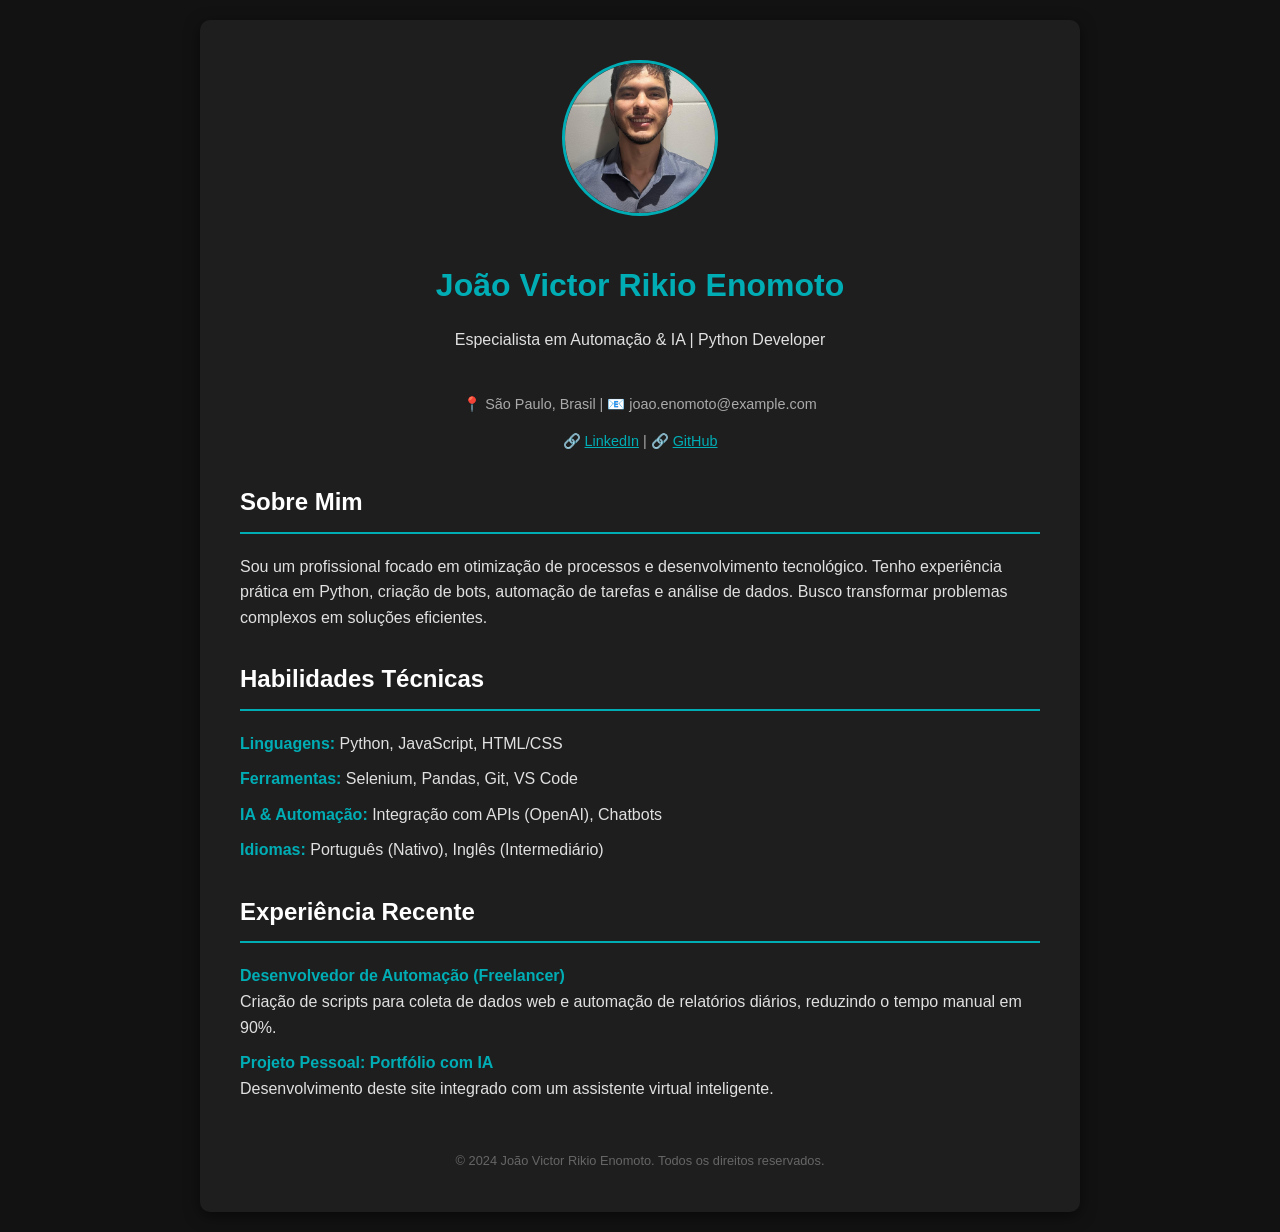
==== commit fa43d2a5: "Revamp index.html for personal portfolio site" ====
--- a/index.html
+++ b/index.html
@@ -1,288 +1,121 @@
 <!DOCTYPE html>
-<html lang="pt-br">
+<html lang="pt-BR">
 <head>
     <meta charset="UTF-8">
     <meta name="viewport" content="width=device-width, initial-scale=1.0">
-    <title>João Victor R. Enomoto | AI Researcher & Software Engineer</title>
-    
-    <link href="https://fonts.googleapis.com/css2?family=Outfit:wght@300;400;600;700&family=Space+Grotesk:wght@500;700&display=swap" rel="stylesheet">
-    <link rel="stylesheet" href="https://cdnjs.cloudflare.com/ajax/libs/font-awesome/6.4.0/css/all.min.css">
+    <title>Portfólio de João Victor Rikio Enomoto</title>
+    <style>
+        body {
+            font-family: 'Segoe UI', Tahoma, Geneva, Verdana, sans-serif;
+            background-color: #121212;
+            color: #e0e0e0;
+            margin: 0;
+            padding: 20px;
+            line-height: 1.6;
+        }
+        .container {
+            max-width: 800px;
+            margin: 0 auto;
+            background-color: #1e1e1e;
+            padding: 40px;
+            border-radius: 10px;
+            box-shadow: 0 4px 15px rgba(0,0,0,0.5);
+        }
+        .profile-header {
+            text-align: center;
+            margin-bottom: 40px;
+        }
+        /* Configuração da FOTO */
+        .profile-img {
+            width: 150px;
+            height: 150px;
+            border-radius: 50%; /* Deixa redonda */
+            object-fit: cover;
+            border: 3px solid #00adb5;
+            margin-bottom: 15px;
+        }
+        h1 {
+            color: #00adb5;
+            margin-bottom: 10px;
+        }
+        h2 {
+            border-bottom: 2px solid #00adb5;
+            padding-bottom: 10px;
+            color: #ffffff;
+            margin-top: 30px;
+        }
+        .contact-info {
+            text-align: center;
+            margin-bottom: 30px;
+            font-size: 0.9em;
+            color: #aaaaaa;
+        }
+        ul {
+            list-style-type: none; /* Remove bolinhas da lista */
+            padding: 0;
+        }
+        li {
+            margin-bottom: 10px;
+        }
+        strong {
+            color: #00adb5;
+        }
+        .footer {
+            text-align: center;
+            margin-top: 50px;
+            font-size: 0.8em;
+            color: #666;
+        }
+    </style>
+</head>
+<body>
 
-    <style>
-        /* --- VARIÁVEIS & CONFIGURAÇÕES GERAIS --- */
-        :root {
-            --bg-dark: #090e16;       /* Fundo quase preto */
-            --bg-card: #121a2b;       /* Fundo dos cartões */
-            --primary: #3b82f6;       /* Azul Tech */
-            --accent: #8b5cf6;        /* Roxo IA */
-            --glow: #60a5fa;          /* Brilho */
-            --text-main: #f1f5f9;     /* Branco suave */
-            --text-muted: #94a3b8;    /* Cinza para textos secundários */
-            --gradient-main: linear-gradient(135deg, var(--primary) 0%, var(--accent) 100%);
-        }
+    <div class="container">
+        
+        <div class="profile-header">
+            <img src="foto-perfil.jpeg" alt="Foto de João Victor" class="profile-img">
+            
+            <h1>João Victor Rikio Enomoto</h1>
+            <p>Especialista em Automação & IA | Python Developer</p>
+        </div>
 
-        * {
-            margin: 0;
-            padding: 0;
-            box-sizing: border-box;
-            scroll-behavior: smooth;
-        }
+        <div class="contact-info">
+            <p>📍 São Paulo, Brasil | 📧 joao.enomoto@example.com</p>
+            <p>🔗 <a href="#" style="color:#00adb5;">LinkedIn</a> | 🔗 <a href="#" style="color:#00adb5;">GitHub</a></p>
+        </div>
 
-        body {
-            background-color: var(--bg-dark);
-            color: var(--text-main);
-            font-family: 'Outfit', sans-serif;
-            line-height: 1.6;
-            overflow-x: hidden;
-        }
+        <h2>Sobre Mim</h2>
+        <p>
+            Sou um profissional focado em otimização de processos e desenvolvimento tecnológico. 
+            Tenho experiência prática em Python, criação de bots, automação de tarefas e 
+            análise de dados. Busco transformar problemas complexos em soluções eficientes.
+        </p>
 
-        h1, h2, h3 {
-            font-family: 'Space Grotesk', sans-serif;
-        }
+        <h2>Habilidades Técnicas</h2>
+        <ul>
+            <li><strong>Linguagens:</strong> Python, JavaScript, HTML/CSS</li>
+            <li><strong>Ferramentas:</strong> Selenium, Pandas, Git, VS Code</li>
+            <li><strong>IA & Automação:</strong> Integração com APIs (OpenAI), Chatbots</li>
+            <li><strong>Idiomas:</strong> Português (Nativo), Inglês (Intermediário)</li>
+        </ul>
 
-        a { text-decoration: none; color: inherit; transition: all 0.3s ease; }
-        ul { list-style: none; }
+        <h2>Experiência Recente</h2>
+        <ul>
+            <li>
+                <strong>Desenvolvedor de Automação (Freelancer)</strong><br>
+                Criação de scripts para coleta de dados web e automação de relatórios diários, reduzindo o tempo manual em 90%.
+            </li>
+            <li>
+                <strong>Projeto Pessoal: Portfólio com IA</strong><br>
+                Desenvolvimento deste site integrado com um assistente virtual inteligente.
+            </li>
+        </ul>
 
-        /* --- CONTAINER --- */
-        .container {
-            max-width: 1100px;
-            margin: 0 auto;
-            padding: 0 24px;
-        }
+        <div class="footer">
+            &copy; 2024 João Victor Rikio Enomoto. Todos os direitos reservados.
+        </div>
 
-        section {
-            padding: 100px 0;
-            position: relative;
-        }
+    </div>
 
-        /* --- HEADER / NAV --- */
-        header {
-            position: fixed;
-            top: 0;
-            width: 100%;
-            padding: 20px 0;
-            background: rgba(9, 14, 22, 0.85);
-            backdrop-filter: blur(12px);
-            border-bottom: 1px solid rgba(255,255,255,0.05);
-            z-index: 1000;
-        }
-
-        nav {
-            display: flex;
-            justify-content: space-between;
-            align-items: center;
-        }
-
-        .logo {
-            font-size: 1.5rem;
-            font-weight: 700;
-            background: var(--gradient-main);
-            -webkit-background-clip: text;
-            -webkit-text-fill-color: transparent;
-            letter-spacing: -0.5px;
-        }
-
-        .nav-links {
-            display: flex;
-            gap: 40px;
-        }
-
-        .nav-links a {
-            font-weight: 500;
-            font-size: 0.95rem;
-            color: var(--text-muted);
-        }
-
-        .nav-links a:hover {
-            color: var(--primary);
-        }
-
-        /* --- HERO SECTION --- */
-        .hero {
-            min-height: 100vh;
-            display: flex;
-            align-items: center;
-            justify-content: center;
-            text-align: center;
-            background: radial-gradient(circle at 50% 50%, rgba(59, 130, 246, 0.08) 0%, transparent 50%);
-        }
-
-        .hero-badge {
-            display: inline-flex;
-            align-items: center;
-            gap: 8px;
-            background: rgba(59, 130, 246, 0.1);
-            color: var(--primary);
-            padding: 8px 16px;
-            border-radius: 30px;
-            font-size: 0.85rem;
-            font-weight: 600;
-            margin-bottom: 25px;
-            border: 1px solid rgba(59, 130, 246, 0.2);
-        }
-
-        .hero h1 {
-            font-size: 4rem;
-            line-height: 1.1;
-            margin-bottom: 15px;
-            font-weight: 700;
-        }
-
-        .hero h2 {
-            font-size: 1.8rem;
-            color: var(--text-muted);
-            margin-bottom: 30px;
-            font-weight: 400;
-        }
-
-        .typing-text {
-            color: var(--accent);
-            font-weight: 700;
-            position: relative;
-        }
-
-        .typing-text::after {
-            content: '|';
-            animation: blink 1s infinite;
-        }
-
-        .btn-group {
-            display: flex;
-            gap: 20px;
-            justify-content: center;
-        }
-
-        .btn {
-            padding: 14px 32px;
-            border-radius: 50px;
-            font-weight: 600;
-            display: inline-flex;
-            align-items: center;
-            gap: 10px;
-            cursor: pointer;
-        }
-
-        .btn-primary {
-            background: var(--primary);
-            color: #fff;
-            box-shadow: 0 0 20px rgba(59, 130, 246, 0.4);
-        }
-        
-        .btn-primary:hover {
-            transform: translateY(-3px);
-            background: var(--accent);
-            box-shadow: 0 0 30px rgba(139, 92, 246, 0.6);
-        }
-
-        .btn-outline {
-            background: transparent;
-            border: 1px solid rgba(255,255,255,0.2);
-            color: var(--text-main);
-        }
-
-        .btn-outline:hover {
-            border-color: var(--primary);
-            color: var(--primary);
-        }
-
-        /* --- ABOUT SECTION --- */
-        .about-wrapper {
-            display: grid;
-            grid-template-columns: 1fr 1.5fr;
-            gap: 60px;
-            align-items: center;
-        }
-
-        .img-card {
-            position: relative;
-            border-radius: 20px;
-            padding: 10px;
-            background: linear-gradient(135deg, rgba(255,255,255,0.1), transparent);
-            border: 1px solid rgba(255,255,255,0.1);
-            aspect-ratio: 3/4; /* Mantém proporção de retrato */
-            overflow: hidden;
-        }
-
-        .img-card img {
-            width: 100%;
-            height: 100%;
-            object-fit: cover; /* Garante que a foto preencha sem distorcer */
-            border-radius: 15px;
-            display: block;
-            filter: grayscale(20%);
-            transition: 0.5s;
-        }
-
-        .img-card:hover img {
-            filter: grayscale(0%);
-            transform: scale(1.02);
-        }
-
-        .section-header {
-            margin-bottom: 30px;
-        }
-
-        .section-header span {
-            color: var(--primary);
-            font-weight: 700;
-            text-transform: uppercase;
-            font-size: 0.85rem;
-            letter-spacing: 1px;
-        }
-
-        .section-header h2 {
-            font-size: 2.5rem;
-            margin-top: 10px;
-        }
-
-        .about-content p {
-            margin-bottom: 20px;
-            color: var(--text-muted);
-            font-size: 1.05rem;
-            line-height: 1.8; /* Melhor leitura */
-        }
-
-        .highlights {
-            display: flex;
-            gap: 30px;
-            margin-top: 30px;
-            padding-top: 30px;
-            border-top: 1px solid rgba(255,255,255,0.1);
-        }
-
-        .highlight-item h4 {
-            font-size: 2rem;
-            color: var(--primary);
-            margin-bottom: 5px;
-        }
-
-        .highlight-item span {
-            font-size: 0.9rem;
-            color: var(--text-muted);
-        }
-
-        /* --- SKILLS --- */
-        .skills-container {
-            display: flex;
-            flex-wrap: wrap;
-            gap: 15px;
-            justify-content: center;
-        }
-
-        .skill-pill {
-            background: rgba(255,255,255,0.03);
-            border: 1px solid rgba(255,255,255,0.1);
-            padding: 12px 24px;
-            border-radius: 50px;
-            font-size: 0.95rem;
-            display: flex;
-            align-items: center;
-            gap: 10px;
-            transition: 0.3s;
-        }
-
-        .skill-pill i { color: var(--primary); }
-
-        .skill-pill:hover {
-            border-color: var(--primary);
-            background: rgba(59, 130
+    </body>
+</html>
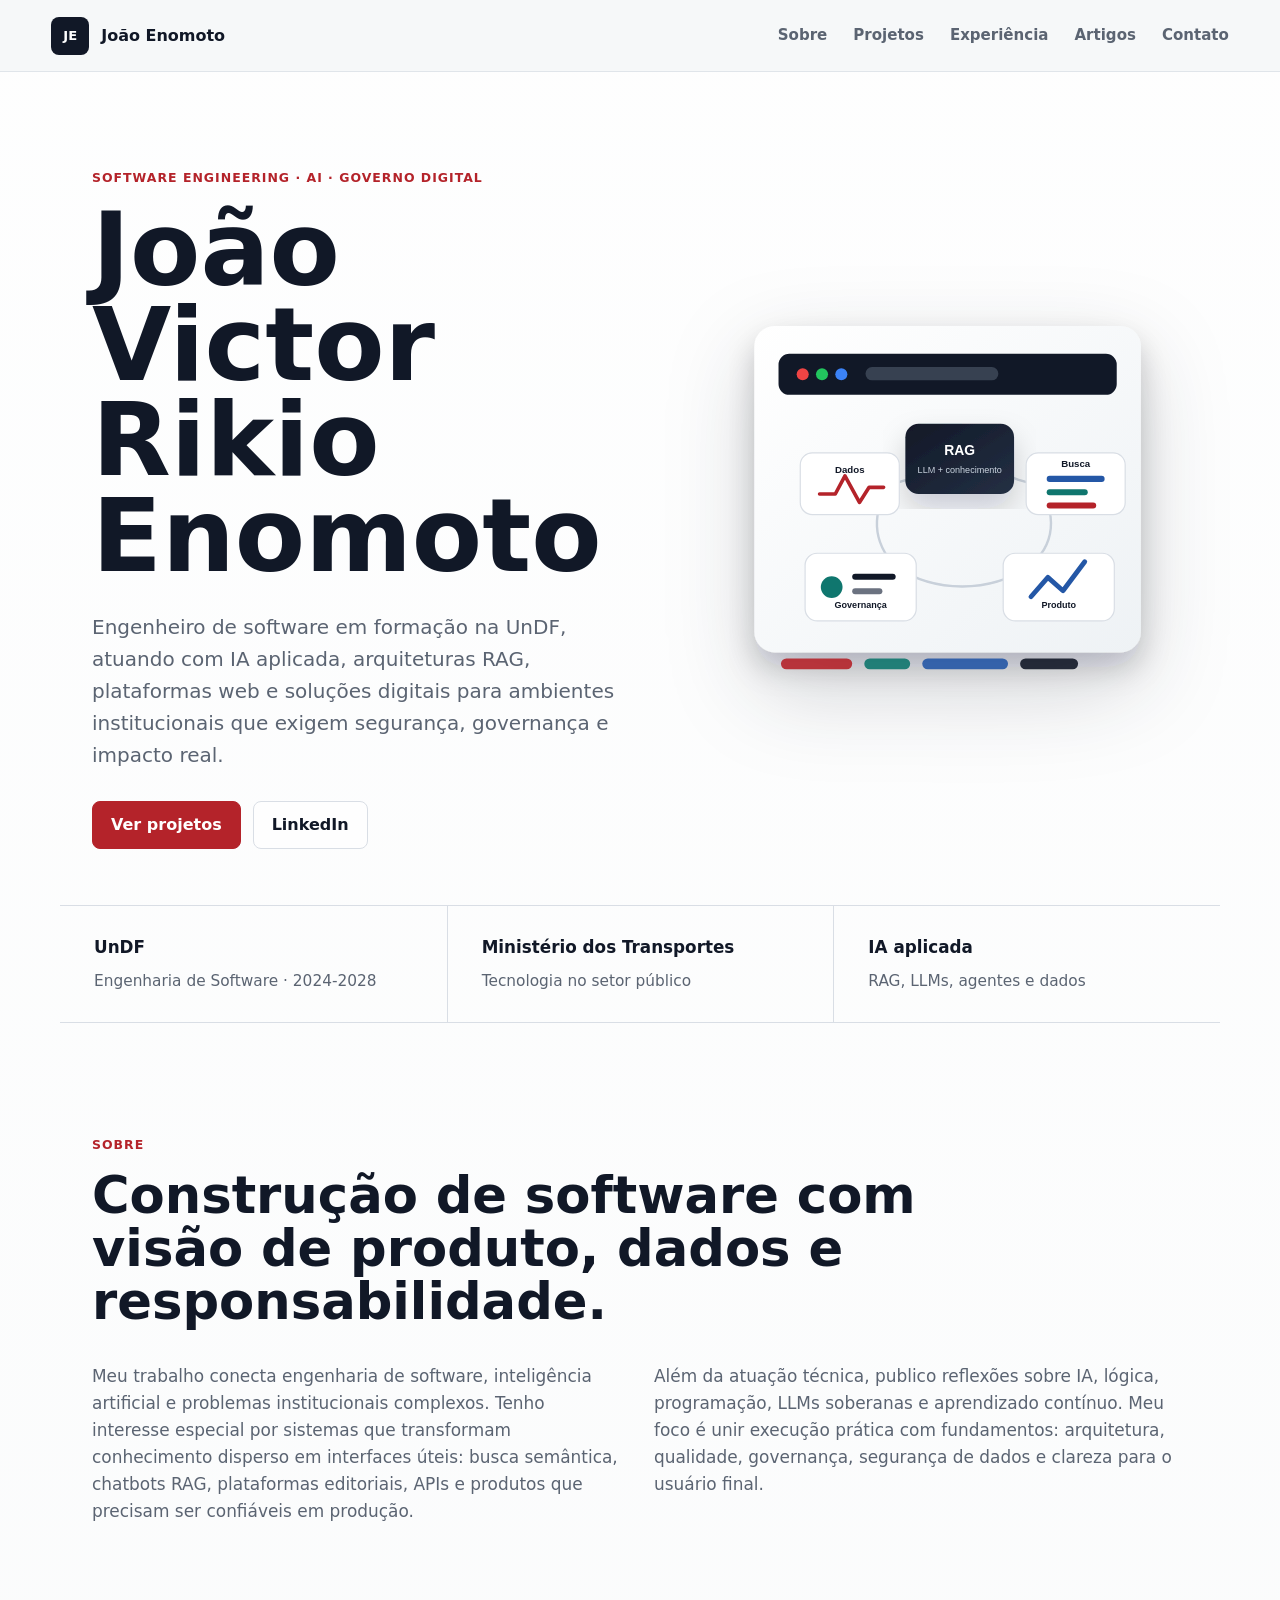
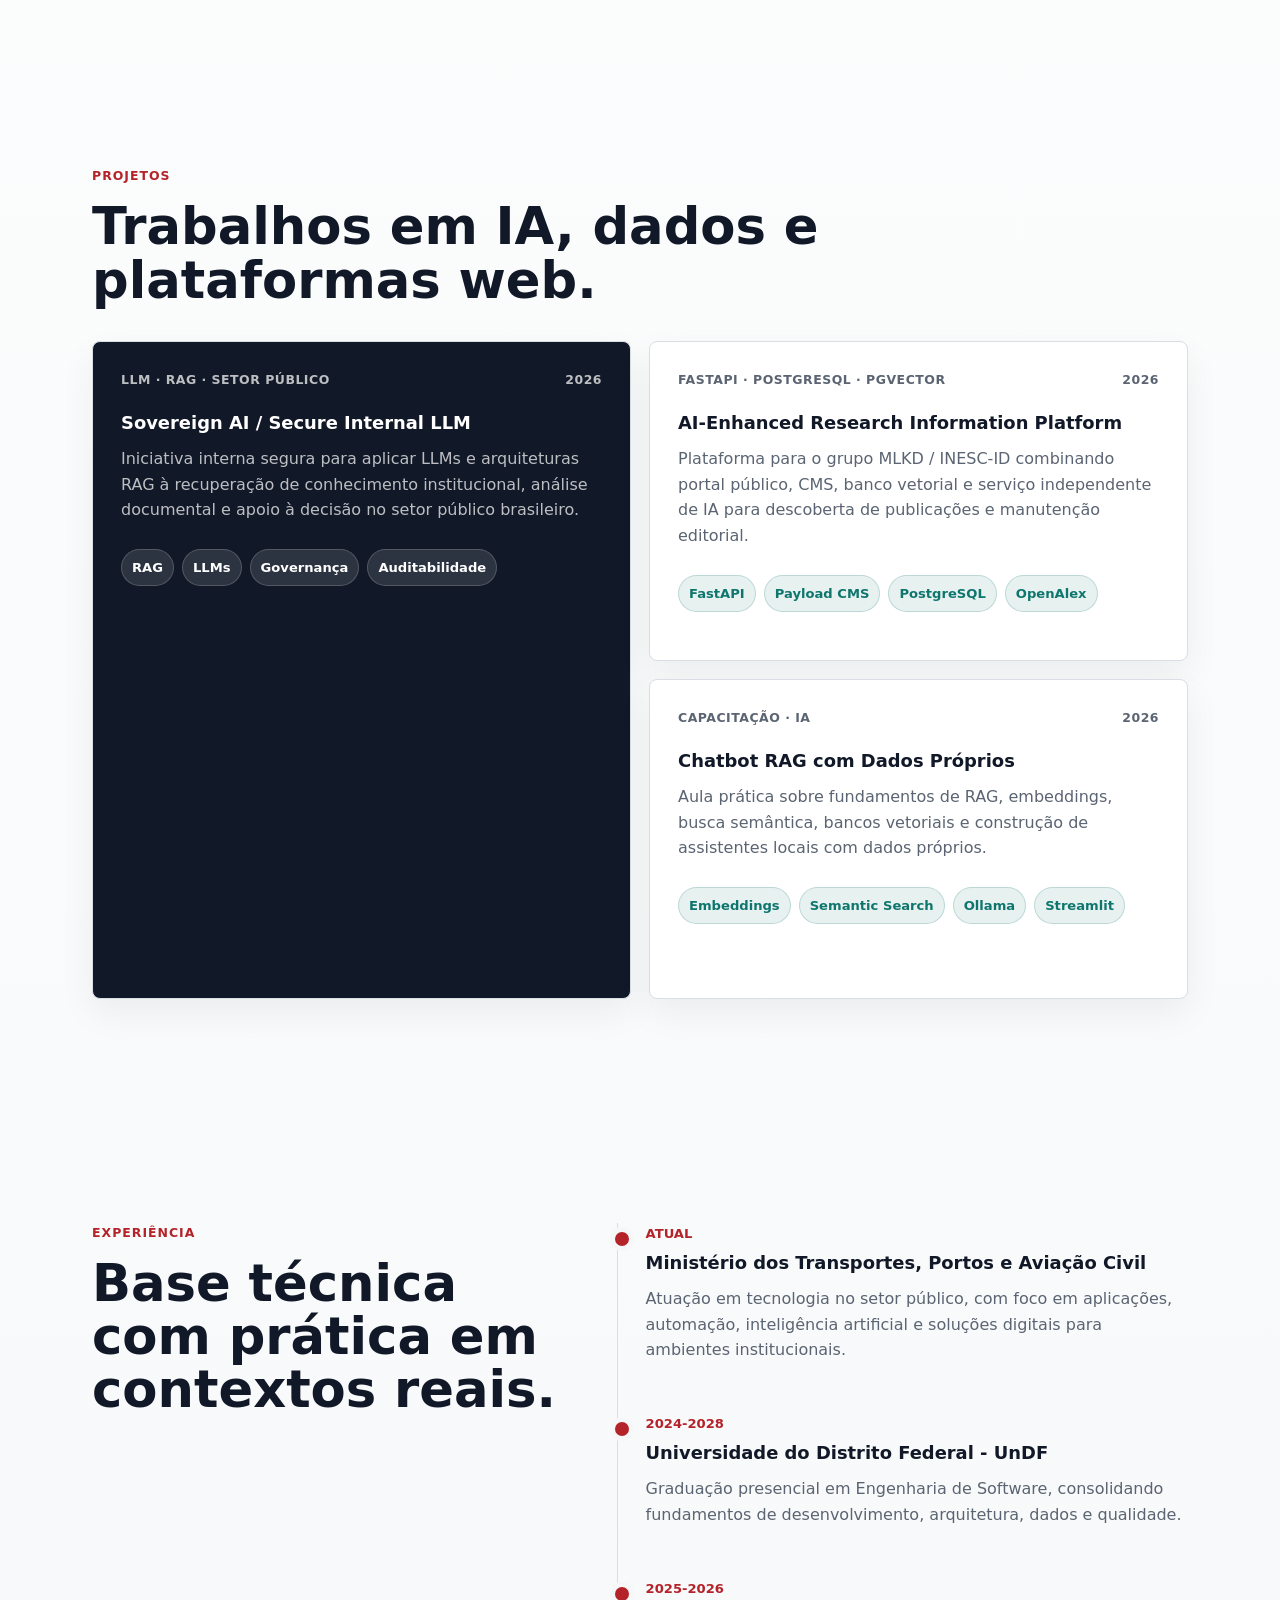
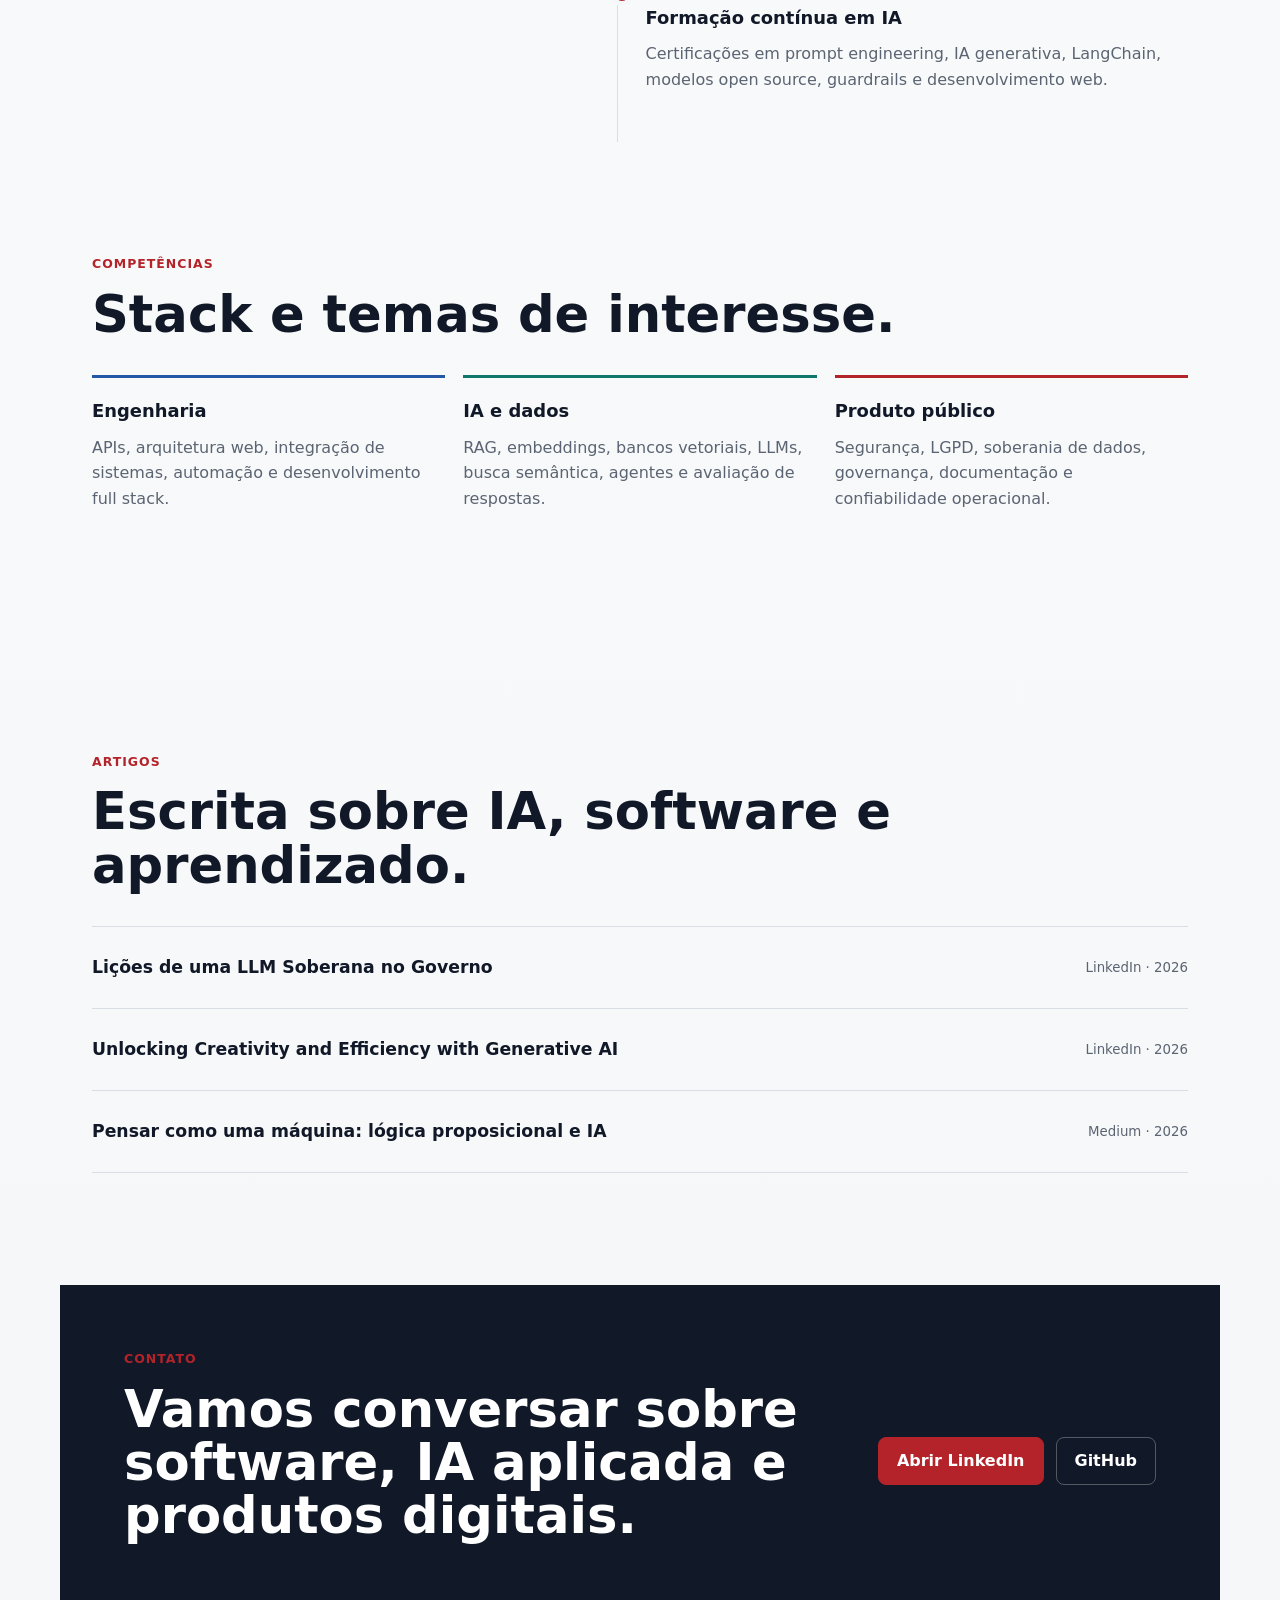
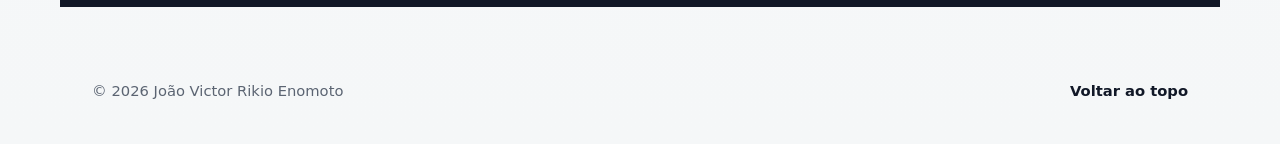
==== commit b9f02267: "Create GitHub Pages portfolio" ====
--- a/index.html
+++ b/index.html
@@ -1,121 +1,268 @@
-<!DOCTYPE html>
-<html lang="pt-BR">
-<head>
-    <meta charset="UTF-8">
-    <meta name="viewport" content="width=device-width, initial-scale=1.0">
-    <title>Portfólio de João Victor Rikio Enomoto</title>
-    <style>
-        body {
-            font-family: 'Segoe UI', Tahoma, Geneva, Verdana, sans-serif;
-            background-color: #121212;
-            color: #e0e0e0;
-            margin: 0;
-            padding: 20px;
-            line-height: 1.6;
-        }
-        .container {
-            max-width: 800px;
-            margin: 0 auto;
-            background-color: #1e1e1e;
-            padding: 40px;
-            border-radius: 10px;
-            box-shadow: 0 4px 15px rgba(0,0,0,0.5);
-        }
-        .profile-header {
-            text-align: center;
-            margin-bottom: 40px;
-        }
-        /* Configuração da FOTO */
-        .profile-img {
-            width: 150px;
-            height: 150px;
-            border-radius: 50%; /* Deixa redonda */
-            object-fit: cover;
-            border: 3px solid #00adb5;
-            margin-bottom: 15px;
-        }
-        h1 {
-            color: #00adb5;
-            margin-bottom: 10px;
-        }
-        h2 {
-            border-bottom: 2px solid #00adb5;
-            padding-bottom: 10px;
-            color: #ffffff;
-            margin-top: 30px;
-        }
-        .contact-info {
-            text-align: center;
-            margin-bottom: 30px;
-            font-size: 0.9em;
-            color: #aaaaaa;
-        }
-        ul {
-            list-style-type: none; /* Remove bolinhas da lista */
-            padding: 0;
-        }
-        li {
-            margin-bottom: 10px;
-        }
-        strong {
-            color: #00adb5;
-        }
-        .footer {
-            text-align: center;
-            margin-top: 50px;
-            font-size: 0.8em;
-            color: #666;
-        }
-    </style>
-</head>
-<body>
-
-    <div class="container">
-        
-        <div class="profile-header">
-            <img src="foto-perfil.jpeg" alt="Foto de João Victor" class="profile-img">
-            
-            <h1>João Victor Rikio Enomoto</h1>
-            <p>Especialista em Automação & IA | Python Developer</p>
-        </div>
-
-        <div class="contact-info">
-            <p>📍 São Paulo, Brasil | 📧 joao.enomoto@example.com</p>
-            <p>🔗 <a href="#" style="color:#00adb5;">LinkedIn</a> | 🔗 <a href="#" style="color:#00adb5;">GitHub</a></p>
-        </div>
-
-        <h2>Sobre Mim</h2>
-        <p>
-            Sou um profissional focado em otimização de processos e desenvolvimento tecnológico. 
-            Tenho experiência prática em Python, criação de bots, automação de tarefas e 
-            análise de dados. Busco transformar problemas complexos em soluções eficientes.
-        </p>
-
-        <h2>Habilidades Técnicas</h2>
-        <ul>
-            <li><strong>Linguagens:</strong> Python, JavaScript, HTML/CSS</li>
-            <li><strong>Ferramentas:</strong> Selenium, Pandas, Git, VS Code</li>
-            <li><strong>IA & Automação:</strong> Integração com APIs (OpenAI), Chatbots</li>
-            <li><strong>Idiomas:</strong> Português (Nativo), Inglês (Intermediário)</li>
-        </ul>
-
-        <h2>Experiência Recente</h2>
-        <ul>
-            <li>
-                <strong>Desenvolvedor de Automação (Freelancer)</strong><br>
-                Criação de scripts para coleta de dados web e automação de relatórios diários, reduzindo o tempo manual em 90%.
-            </li>
-            <li>
-                <strong>Projeto Pessoal: Portfólio com IA</strong><br>
-                Desenvolvimento deste site integrado com um assistente virtual inteligente.
-            </li>
-        </ul>
-
-        <div class="footer">
-            &copy; 2024 João Victor Rikio Enomoto. Todos os direitos reservados.
-        </div>
-
-    </div>
-
-    </body>
-</html>
+<!doctype html>
+<html lang="pt-BR">
+  <head>
+    <meta charset="utf-8" />
+    <meta name="viewport" content="width=device-width, initial-scale=1" />
+    <meta
+      name="description"
+      content="Portfólio de João Victor Rikio Enomoto, engenheiro de software focado em IA aplicada, RAG, governo digital e produtos web."
+    />
+    <meta name="theme-color" content="#111827" />
+    <meta property="og:title" content="João Victor Rikio Enomoto | Software Engineering & AI" />
+    <meta
+      property="og:description"
+      content="Engenharia de software, IA aplicada, RAG, LLMs soberanas e plataformas digitais."
+    />
+    <meta property="og:type" content="website" />
+    <title>João Victor Rikio Enomoto | Software Engineering & AI</title>
+    <link rel="icon" href="assets/favicon.svg" type="image/svg+xml" />
+    <link rel="stylesheet" href="styles.css" />
+  </head>
+  <body>
+    <header class="site-header" data-header>
+      <a class="brand" href="#top" aria-label="Voltar ao início">
+        <span class="brand-mark">JE</span>
+        <span>João Enomoto</span>
+      </a>
+
+      <button class="nav-toggle" type="button" aria-label="Abrir menu" aria-expanded="false" data-nav-toggle>
+        <span></span>
+        <span></span>
+      </button>
+
+      <nav class="site-nav" data-nav>
+        <a href="#sobre">Sobre</a>
+        <a href="#projetos">Projetos</a>
+        <a href="#experiencia">Experiência</a>
+        <a href="#artigos">Artigos</a>
+        <a href="#contato">Contato</a>
+      </nav>
+    </header>
+
+    <main id="top">
+      <section class="hero">
+        <div class="hero-content">
+          <p class="eyebrow">Software Engineering · AI · Governo Digital</p>
+          <h1>João Victor Rikio Enomoto</h1>
+          <p class="hero-copy">
+            Engenheiro de software em formação na UnDF, atuando com IA aplicada,
+            arquiteturas RAG, plataformas web e soluções digitais para ambientes
+            institucionais que exigem segurança, governança e impacto real.
+          </p>
+          <div class="hero-actions" aria-label="Ações principais">
+            <a class="button primary" href="#projetos">Ver projetos</a>
+            <a class="button secondary" href="https://www.linkedin.com/in/joaoenomoto/" target="_blank" rel="noreferrer">
+              LinkedIn
+            </a>
+          </div>
+        </div>
+
+        <div class="hero-visual" aria-hidden="true">
+          <img src="assets/ai-systems-map.svg" alt="" />
+        </div>
+      </section>
+
+      <section class="metrics" aria-label="Resumo profissional">
+        <div>
+          <strong>UnDF</strong>
+          <span>Engenharia de Software · 2024-2028</span>
+        </div>
+        <div>
+          <strong>Ministério dos Transportes</strong>
+          <span>Tecnologia no setor público</span>
+        </div>
+        <div>
+          <strong>IA aplicada</strong>
+          <span>RAG, LLMs, agentes e dados</span>
+        </div>
+      </section>
+
+      <section class="section intro" id="sobre">
+        <div class="section-heading">
+          <p class="eyebrow">Sobre</p>
+          <h2>Construção de software com visão de produto, dados e responsabilidade.</h2>
+        </div>
+        <div class="intro-grid">
+          <p>
+            Meu trabalho conecta engenharia de software, inteligência artificial e
+            problemas institucionais complexos. Tenho interesse especial por
+            sistemas que transformam conhecimento disperso em interfaces úteis:
+            busca semântica, chatbots RAG, plataformas editoriais, APIs e produtos
+            que precisam ser confiáveis em produção.
+          </p>
+          <p>
+            Além da atuação técnica, publico reflexões sobre IA, lógica,
+            programação, LLMs soberanas e aprendizado contínuo. Meu foco é unir
+            execução prática com fundamentos: arquitetura, qualidade, governança,
+            segurança de dados e clareza para o usuário final.
+          </p>
+        </div>
+      </section>
+
+      <section class="section" id="projetos">
+        <div class="section-heading compact">
+          <p class="eyebrow">Projetos</p>
+          <h2>Trabalhos em IA, dados e plataformas web.</h2>
+        </div>
+
+        <div class="project-grid">
+          <article class="project-card featured">
+            <div class="card-topline">
+              <span>LLM · RAG · Setor público</span>
+              <span>2026</span>
+            </div>
+            <h3>Sovereign AI / Secure Internal LLM</h3>
+            <p>
+              Iniciativa interna segura para aplicar LLMs e arquiteturas RAG à
+              recuperação de conhecimento institucional, análise documental e
+              apoio à decisão no setor público brasileiro.
+            </p>
+            <ul class="tag-list" aria-label="Tecnologias e temas">
+              <li>RAG</li>
+              <li>LLMs</li>
+              <li>Governança</li>
+              <li>Auditabilidade</li>
+            </ul>
+          </article>
+
+          <article class="project-card">
+            <div class="card-topline">
+              <span>FastAPI · PostgreSQL · pgvector</span>
+              <span>2026</span>
+            </div>
+            <h3>AI-Enhanced Research Information Platform</h3>
+            <p>
+              Plataforma para o grupo MLKD / INESC-ID combinando portal público,
+              CMS, banco vetorial e serviço independente de IA para descoberta de
+              publicações e manutenção editorial.
+            </p>
+            <ul class="tag-list" aria-label="Tecnologias e temas">
+              <li>FastAPI</li>
+              <li>Payload CMS</li>
+              <li>PostgreSQL</li>
+              <li>OpenAlex</li>
+            </ul>
+          </article>
+
+          <article class="project-card">
+            <div class="card-topline">
+              <span>Capacitação · IA</span>
+              <span>2026</span>
+            </div>
+            <h3>Chatbot RAG com Dados Próprios</h3>
+            <p>
+              Aula prática sobre fundamentos de RAG, embeddings, busca semântica,
+              bancos vetoriais e construção de assistentes locais com dados
+              próprios.
+            </p>
+            <ul class="tag-list" aria-label="Tecnologias e temas">
+              <li>Embeddings</li>
+              <li>Semantic Search</li>
+              <li>Ollama</li>
+              <li>Streamlit</li>
+            </ul>
+          </article>
+        </div>
+      </section>
+
+      <section class="section split" id="experiencia">
+        <div class="section-heading">
+          <p class="eyebrow">Experiência</p>
+          <h2>Base técnica com prática em contextos reais.</h2>
+        </div>
+
+        <div class="timeline" aria-label="Linha do tempo profissional">
+          <article>
+            <span>Atual</span>
+            <h3>Ministério dos Transportes, Portos e Aviação Civil</h3>
+            <p>
+              Atuação em tecnologia no setor público, com foco em aplicações,
+              automação, inteligência artificial e soluções digitais para
+              ambientes institucionais.
+            </p>
+          </article>
+          <article>
+            <span>2024-2028</span>
+            <h3>Universidade do Distrito Federal - UnDF</h3>
+            <p>
+              Graduação presencial em Engenharia de Software, consolidando
+              fundamentos de desenvolvimento, arquitetura, dados e qualidade.
+            </p>
+          </article>
+          <article>
+            <span>2025-2026</span>
+            <h3>Formação contínua em IA</h3>
+            <p>
+              Certificações em prompt engineering, IA generativa, LangChain,
+              modelos open source, guardrails e desenvolvimento web.
+            </p>
+          </article>
+        </div>
+      </section>
+
+      <section class="section skills">
+        <div class="section-heading compact">
+          <p class="eyebrow">Competências</p>
+          <h2>Stack e temas de interesse.</h2>
+        </div>
+        <div class="skill-columns">
+          <div>
+            <h3>Engenharia</h3>
+            <p>APIs, arquitetura web, integração de sistemas, automação e desenvolvimento full stack.</p>
+          </div>
+          <div>
+            <h3>IA e dados</h3>
+            <p>RAG, embeddings, bancos vetoriais, LLMs, busca semântica, agentes e avaliação de respostas.</p>
+          </div>
+          <div>
+            <h3>Produto público</h3>
+            <p>Segurança, LGPD, soberania de dados, governança, documentação e confiabilidade operacional.</p>
+          </div>
+        </div>
+      </section>
+
+      <section class="section" id="artigos">
+        <div class="section-heading compact">
+          <p class="eyebrow">Artigos</p>
+          <h2>Escrita sobre IA, software e aprendizado.</h2>
+        </div>
+        <div class="article-list">
+          <a href="https://pt.linkedin.com/pulse/li%C3%A7%C3%B5es-de-uma-llm-soberana-governo-jo%C3%A3o-victor-rikio-enomoto-suqkf" target="_blank" rel="noreferrer">
+            <span>Lições de uma LLM Soberana no Governo</span>
+            <small>LinkedIn · 2026</small>
+          </a>
+          <a href="https://www.linkedin.com/pulse/unlocking-creativity-efficiency-generative-ai-deep-dive-enomoto-fb2rf" target="_blank" rel="noreferrer">
+            <span>Unlocking Creativity and Efficiency with Generative AI</span>
+            <small>LinkedIn · 2026</small>
+          </a>
+          <a href="https://br.linkedin.com/in/joaoenomoto/pt" target="_blank" rel="noreferrer">
+            <span>Pensar como uma máquina: lógica proposicional e IA</span>
+            <small>Medium · 2026</small>
+          </a>
+        </div>
+      </section>
+
+      <section class="contact" id="contato">
+        <div>
+          <p class="eyebrow">Contato</p>
+          <h2>Vamos conversar sobre software, IA aplicada e produtos digitais.</h2>
+        </div>
+        <div class="contact-actions">
+          <a class="button primary" href="https://www.linkedin.com/in/joaoenomoto/" target="_blank" rel="noreferrer">
+            Abrir LinkedIn
+          </a>
+          <a class="button secondary" href="https://github.com/joaoenomoto" target="_blank" rel="noreferrer">
+            GitHub
+          </a>
+        </div>
+      </section>
+    </main>
+
+    <footer class="site-footer">
+      <span>© <span data-year></span> João Victor Rikio Enomoto</span>
+      <a href="#top">Voltar ao topo</a>
+    </footer>
+
+    <script src="script.js"></script>
+  </body>
+</html>
--- a/styles.css
+++ b/styles.css
@@ -0,0 +1,570 @@
+:root {
+  color-scheme: light;
+  --bg: #f5f7f8;
+  --surface: #ffffff;
+  --ink: #111827;
+  --muted: #5b6472;
+  --line: #d9dee5;
+  --accent: #b4232a;
+  --accent-dark: #841a20;
+  --teal: #0f766e;
+  --blue: #2457a6;
+  --shadow: 0 24px 70px rgba(17, 24, 39, 0.12);
+  --max: 1160px;
+}
+
+* {
+  box-sizing: border-box;
+}
+
+html {
+  scroll-behavior: smooth;
+}
+
+body {
+  margin: 0;
+  background:
+    linear-gradient(180deg, rgba(255, 255, 255, 0.88), rgba(245, 247, 248, 0.96)),
+    var(--bg);
+  color: var(--ink);
+  font-family:
+    Inter, ui-sans-serif, system-ui, -apple-system, BlinkMacSystemFont, "Segoe UI",
+    sans-serif;
+  line-height: 1.6;
+}
+
+a {
+  color: inherit;
+  text-decoration: none;
+}
+
+img {
+  display: block;
+  max-width: 100%;
+}
+
+.site-header {
+  align-items: center;
+  backdrop-filter: blur(18px);
+  background: rgba(245, 247, 248, 0.82);
+  border-bottom: 1px solid rgba(217, 222, 229, 0.72);
+  display: flex;
+  height: 72px;
+  justify-content: space-between;
+  left: 0;
+  padding: 0 clamp(20px, 4vw, 56px);
+  position: sticky;
+  right: 0;
+  top: 0;
+  z-index: 20;
+}
+
+.brand,
+.site-nav {
+  align-items: center;
+  display: flex;
+}
+
+.brand {
+  font-weight: 760;
+  gap: 12px;
+}
+
+.brand-mark {
+  align-items: center;
+  background: var(--ink);
+  border-radius: 8px;
+  color: #fff;
+  display: inline-flex;
+  font-size: 0.82rem;
+  height: 38px;
+  justify-content: center;
+  letter-spacing: 0;
+  width: 38px;
+}
+
+.site-nav {
+  color: var(--muted);
+  font-size: 0.94rem;
+  gap: 26px;
+  font-weight: 620;
+}
+
+.site-nav a:hover {
+  color: var(--accent);
+}
+
+.nav-toggle {
+  background: transparent;
+  border: 0;
+  display: none;
+  height: 42px;
+  padding: 9px;
+  width: 42px;
+}
+
+.nav-toggle span {
+  background: var(--ink);
+  display: block;
+  height: 2px;
+  margin: 7px 0;
+  width: 24px;
+}
+
+.hero {
+  align-items: center;
+  display: grid;
+  gap: clamp(32px, 6vw, 88px);
+  grid-template-columns: minmax(0, 1fr) minmax(320px, 0.82fr);
+  margin: 0 auto;
+  max-width: var(--max);
+  min-height: calc(100vh - 72px);
+  padding: clamp(54px, 8vw, 96px) clamp(20px, 4vw, 32px) 56px;
+}
+
+.hero-content {
+  max-width: 720px;
+}
+
+.eyebrow {
+  color: var(--accent);
+  font-size: 0.78rem;
+  font-weight: 800;
+  letter-spacing: 0.08em;
+  margin: 0 0 14px;
+  text-transform: uppercase;
+}
+
+h1,
+h2,
+h3,
+p {
+  margin-top: 0;
+}
+
+h1 {
+  font-size: clamp(3.2rem, 8vw, 6.7rem);
+  letter-spacing: 0;
+  line-height: 0.93;
+  margin-bottom: 28px;
+}
+
+h2 {
+  font-size: clamp(2rem, 4vw, 3.6rem);
+  letter-spacing: 0;
+  line-height: 1.04;
+  margin-bottom: 0;
+}
+
+h3 {
+  font-size: 1.12rem;
+  letter-spacing: 0;
+  line-height: 1.25;
+  margin-bottom: 12px;
+}
+
+.hero-copy {
+  color: var(--muted);
+  font-size: clamp(1.06rem, 2vw, 1.25rem);
+  max-width: 670px;
+}
+
+.hero-actions,
+.contact-actions {
+  display: flex;
+  flex-wrap: wrap;
+  gap: 12px;
+  margin-top: 30px;
+}
+
+.button {
+  align-items: center;
+  border: 1px solid var(--line);
+  border-radius: 8px;
+  display: inline-flex;
+  font-weight: 760;
+  justify-content: center;
+  min-height: 48px;
+  padding: 0 18px;
+}
+
+.button.primary {
+  background: var(--accent);
+  border-color: var(--accent);
+  color: #fff;
+}
+
+.button.primary:hover {
+  background: var(--accent-dark);
+}
+
+.button.secondary {
+  background: rgba(255, 255, 255, 0.76);
+  color: var(--ink);
+}
+
+.button.secondary:hover {
+  border-color: #b9c0cb;
+}
+
+.hero-visual {
+  min-width: 0;
+}
+
+.hero-visual img {
+  filter: drop-shadow(0 28px 42px rgba(17, 24, 39, 0.18));
+  width: 100%;
+}
+
+.metrics {
+  border-bottom: 1px solid var(--line);
+  border-top: 1px solid var(--line);
+  display: grid;
+  grid-template-columns: repeat(3, 1fr);
+  margin: 0 auto;
+  max-width: var(--max);
+}
+
+.metrics div {
+  min-height: 116px;
+  padding: 28px clamp(18px, 3vw, 34px);
+}
+
+.metrics div + div {
+  border-left: 1px solid var(--line);
+}
+
+.metrics strong,
+.metrics span {
+  display: block;
+}
+
+.metrics strong {
+  font-size: 1.05rem;
+  margin-bottom: 8px;
+}
+
+.metrics span {
+  color: var(--muted);
+  font-size: 0.96rem;
+}
+
+.section {
+  margin: 0 auto;
+  max-width: var(--max);
+  padding: clamp(68px, 9vw, 112px) clamp(20px, 4vw, 32px);
+}
+
+.section-heading {
+  max-width: 850px;
+}
+
+.section-heading.compact {
+  margin-bottom: 34px;
+}
+
+.intro-grid {
+  color: var(--muted);
+  display: grid;
+  font-size: 1.06rem;
+  gap: 28px;
+  grid-template-columns: repeat(2, 1fr);
+  margin-top: 34px;
+}
+
+.project-grid {
+  display: grid;
+  gap: 18px;
+  grid-template-columns: repeat(2, 1fr);
+}
+
+.project-card {
+  background: var(--surface);
+  border: 1px solid var(--line);
+  border-radius: 8px;
+  box-shadow: 0 14px 36px rgba(17, 24, 39, 0.06);
+  min-height: 320px;
+  padding: 28px;
+}
+
+.project-card.featured {
+  background: #111827;
+  color: #fff;
+  grid-row: span 2;
+}
+
+.project-card p {
+  color: var(--muted);
+  margin-bottom: 26px;
+}
+
+.project-card.featured p,
+.project-card.featured .card-topline {
+  color: rgba(255, 255, 255, 0.72);
+}
+
+.card-topline {
+  color: var(--muted);
+  display: flex;
+  font-size: 0.78rem;
+  font-weight: 760;
+  justify-content: space-between;
+  gap: 16px;
+  letter-spacing: 0.04em;
+  margin-bottom: 22px;
+  text-transform: uppercase;
+}
+
+.tag-list {
+  display: flex;
+  flex-wrap: wrap;
+  gap: 8px;
+  list-style: none;
+  margin: 0;
+  padding: 0;
+}
+
+.tag-list li {
+  background: rgba(15, 118, 110, 0.1);
+  border: 1px solid rgba(15, 118, 110, 0.2);
+  border-radius: 999px;
+  color: var(--teal);
+  font-size: 0.82rem;
+  font-weight: 760;
+  padding: 7px 10px;
+}
+
+.featured .tag-list li {
+  background: rgba(255, 255, 255, 0.12);
+  border-color: rgba(255, 255, 255, 0.18);
+  color: #fff;
+}
+
+.split {
+  display: grid;
+  gap: 56px;
+  grid-template-columns: 0.82fr 1fr;
+}
+
+.timeline {
+  border-left: 1px solid var(--line);
+}
+
+.timeline article {
+  padding: 0 0 34px 28px;
+  position: relative;
+}
+
+.timeline article::before {
+  background: var(--accent);
+  border: 5px solid var(--bg);
+  border-radius: 50%;
+  content: "";
+  height: 14px;
+  left: -8px;
+  position: absolute;
+  top: 4px;
+  width: 14px;
+}
+
+.timeline span {
+  color: var(--accent);
+  display: block;
+  font-size: 0.82rem;
+  font-weight: 800;
+  margin-bottom: 8px;
+  text-transform: uppercase;
+}
+
+.timeline p,
+.skill-columns p {
+  color: var(--muted);
+}
+
+.skills {
+  padding-top: 0;
+}
+
+.skill-columns {
+  display: grid;
+  gap: 18px;
+  grid-template-columns: repeat(3, 1fr);
+}
+
+.skill-columns div {
+  border-top: 3px solid var(--blue);
+  padding-top: 22px;
+}
+
+.skill-columns div:nth-child(2) {
+  border-color: var(--teal);
+}
+
+.skill-columns div:nth-child(3) {
+  border-color: var(--accent);
+}
+
+.article-list {
+  border-top: 1px solid var(--line);
+}
+
+.article-list a {
+  align-items: center;
+  border-bottom: 1px solid var(--line);
+  display: flex;
+  gap: 24px;
+  justify-content: space-between;
+  min-height: 82px;
+  padding: 18px 0;
+}
+
+.article-list a:hover span {
+  color: var(--accent);
+}
+
+.article-list span {
+  font-size: 1.08rem;
+  font-weight: 760;
+}
+
+.article-list small {
+  color: var(--muted);
+  flex: 0 0 auto;
+}
+
+.contact {
+  align-items: center;
+  background: #111827;
+  color: #fff;
+  display: grid;
+  gap: 32px;
+  grid-template-columns: 1fr auto;
+  margin: 0 auto clamp(20px, 4vw, 44px);
+  max-width: var(--max);
+  padding: clamp(36px, 7vw, 64px);
+}
+
+.contact h2 {
+  font-size: clamp(1.8rem, 4vw, 3.2rem);
+  max-width: 780px;
+}
+
+.contact .button.secondary {
+  background: transparent;
+  border-color: rgba(255, 255, 255, 0.28);
+  color: #fff;
+}
+
+.site-footer {
+  align-items: center;
+  color: var(--muted);
+  display: flex;
+  font-size: 0.92rem;
+  justify-content: space-between;
+  margin: 0 auto;
+  max-width: var(--max);
+  padding: 28px clamp(20px, 4vw, 32px) 42px;
+}
+
+.site-footer a {
+  color: var(--ink);
+  font-weight: 760;
+}
+
+@media (max-width: 880px) {
+  .site-header {
+    height: 66px;
+  }
+
+  .nav-toggle {
+    display: block;
+  }
+
+  .site-nav {
+    background: rgba(245, 247, 248, 0.98);
+    border-bottom: 1px solid var(--line);
+    display: none;
+    flex-direction: column;
+    gap: 0;
+    left: 0;
+    padding: 12px 20px 18px;
+    position: absolute;
+    right: 0;
+    top: 66px;
+  }
+
+  .site-nav.is-open {
+    display: flex;
+  }
+
+  .site-nav a {
+    padding: 12px 0;
+    width: 100%;
+  }
+
+  .hero,
+  .split,
+  .contact {
+    grid-template-columns: 1fr;
+  }
+
+  .hero {
+    min-height: auto;
+    padding-top: 54px;
+  }
+
+  .hero-visual {
+    max-width: 520px;
+  }
+
+  .metrics,
+  .intro-grid,
+  .project-grid,
+  .skill-columns {
+    grid-template-columns: 1fr;
+  }
+
+  .metrics div + div {
+    border-left: 0;
+    border-top: 1px solid var(--line);
+  }
+
+  .project-card.featured {
+    grid-row: auto;
+  }
+
+  .contact-actions {
+    margin-top: 0;
+  }
+}
+
+@media (max-width: 560px) {
+  .brand span:last-child {
+    display: none;
+  }
+
+  h1 {
+    font-size: clamp(2.85rem, 17vw, 4.8rem);
+  }
+
+  .hero-actions,
+  .contact-actions,
+  .article-list a,
+  .site-footer {
+    align-items: stretch;
+    flex-direction: column;
+  }
+
+  .button {
+    width: 100%;
+  }
+
+  .project-card,
+  .contact {
+    padding: 22px;
+  }
+
+  .article-list small {
+    flex: 1 1 auto;
+  }
+}
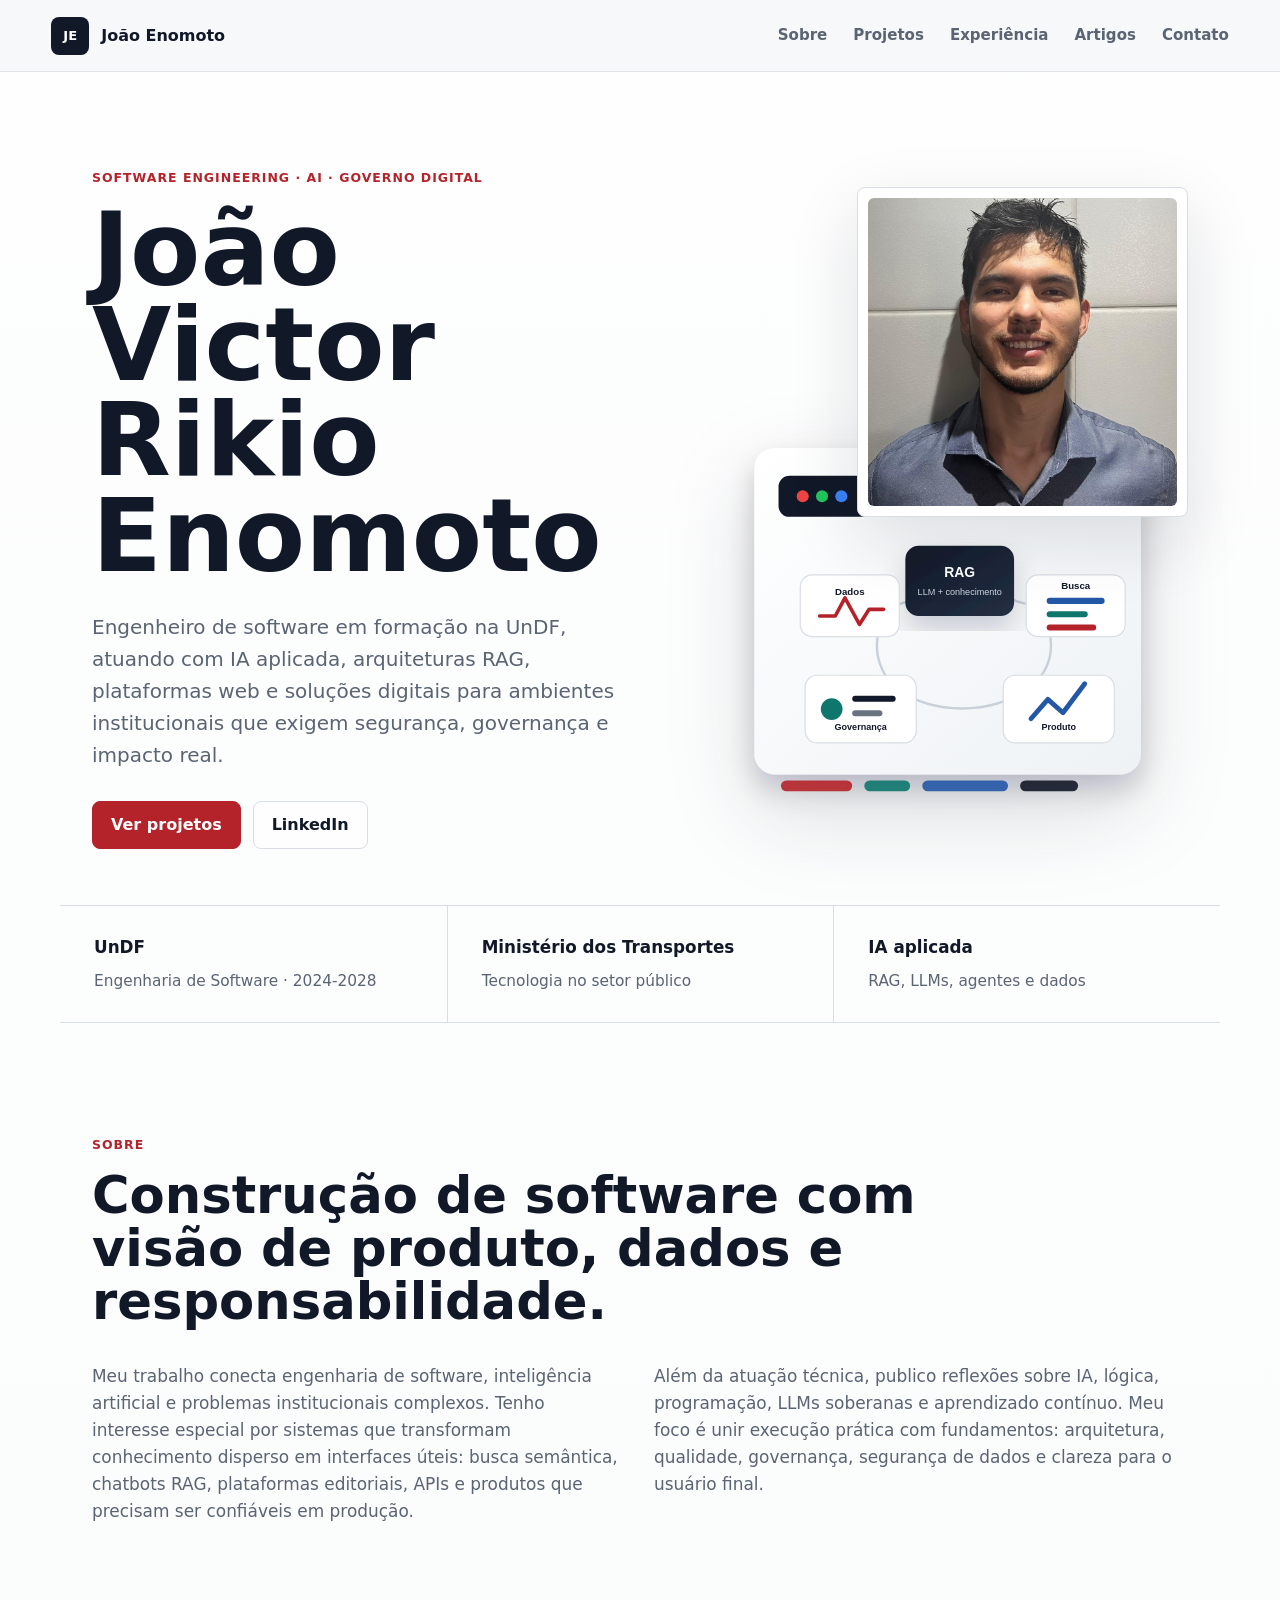
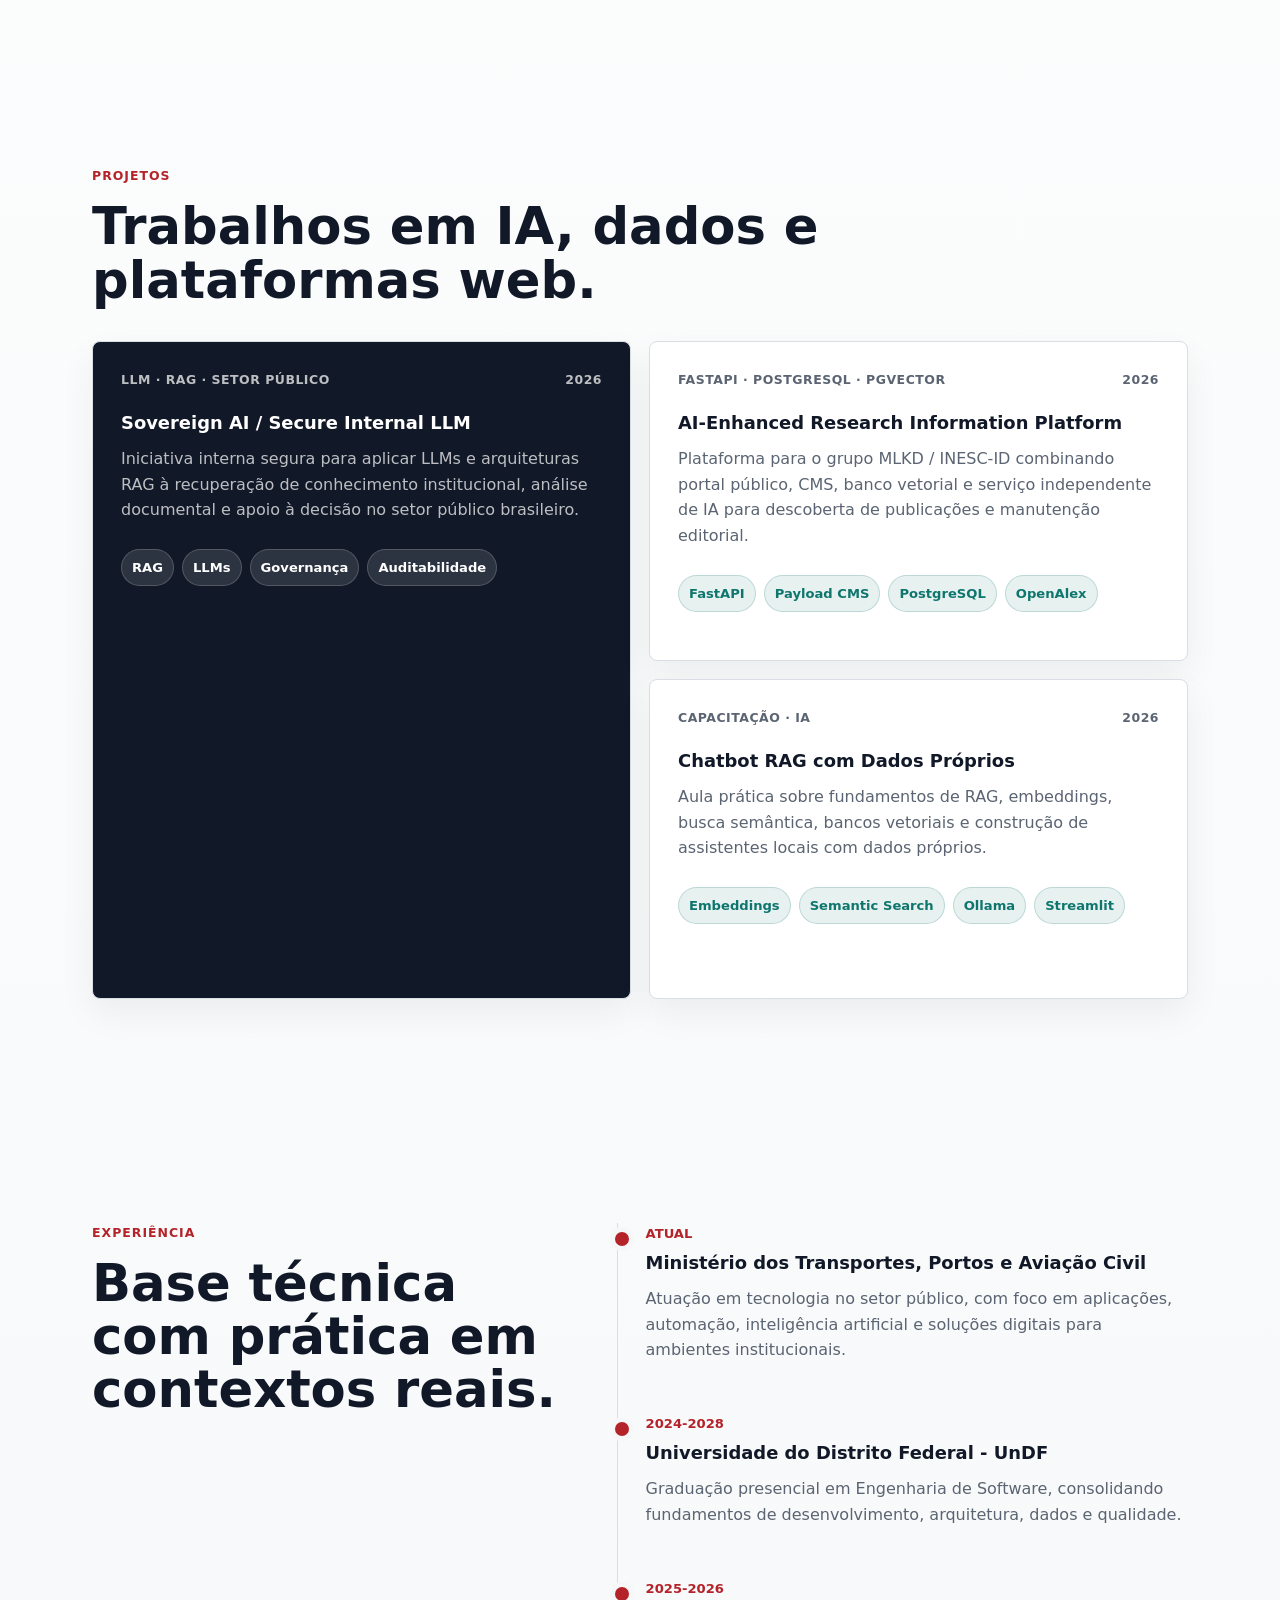
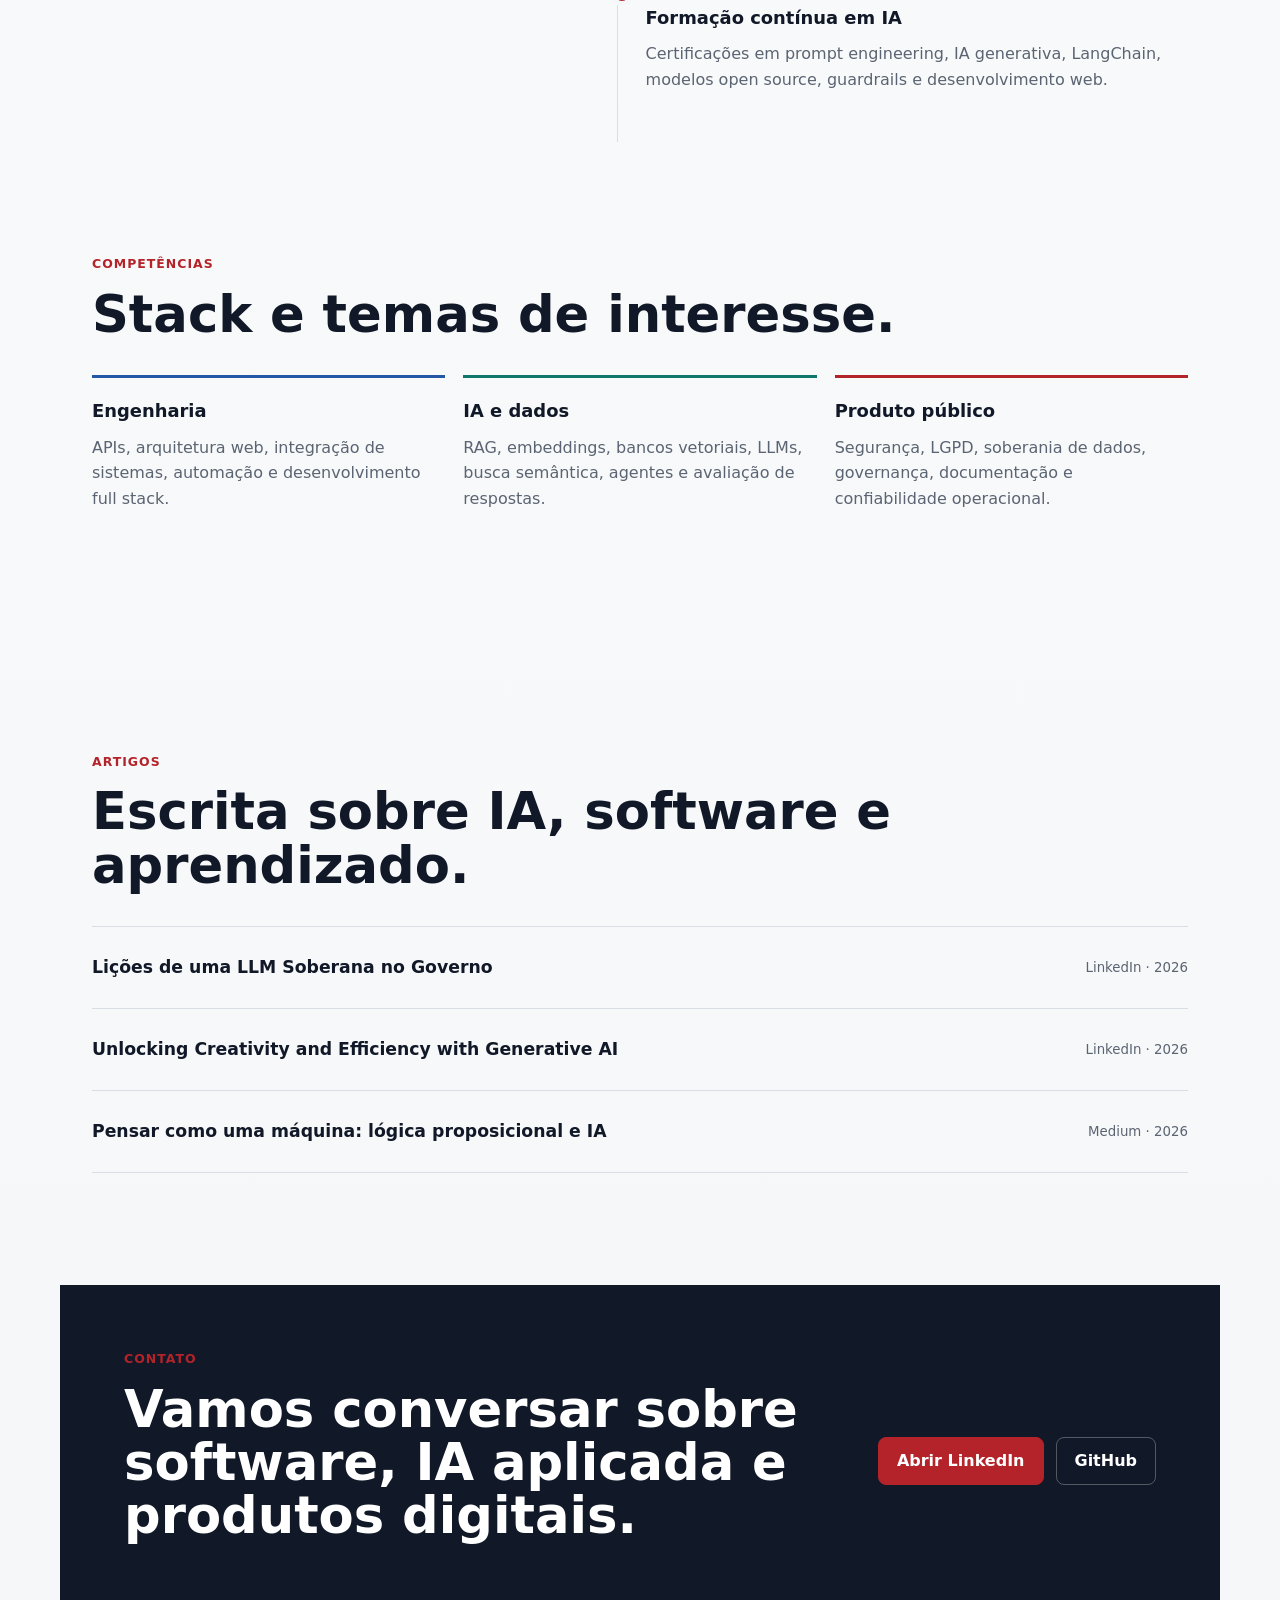
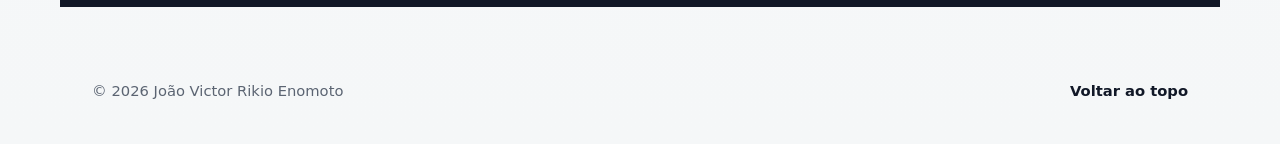
==== commit 5e6fa50d: "Use profile photo in portfolio hero" ====
--- a/index.html
+++ b/index.html
@@ -57,8 +57,11 @@
           </div>
         </div>
 
-        <div class="hero-visual" aria-hidden="true">
-          <img src="assets/ai-systems-map.svg" alt="" />
+        <div class="hero-visual" aria-label="Retrato e mapa visual de sistemas de IA">
+          <div class="portrait-frame">
+            <img src="foto-perfil.jpeg" alt="Foto de João Victor Rikio Enomoto" />
+          </div>
+          <img class="systems-map" src="assets/ai-systems-map.svg" alt="" aria-hidden="true" />
         </div>
       </section>
 
--- a/styles.css
+++ b/styles.css
@@ -208,11 +208,36 @@
 }
 
 .hero-visual {
+  display: grid;
   min-width: 0;
-}
-
-.hero-visual img {
-  filter: drop-shadow(0 28px 42px rgba(17, 24, 39, 0.18));
+  position: relative;
+}
+
+.portrait-frame {
+  align-self: start;
+  aspect-ratio: 1;
+  background: var(--surface);
+  border: 1px solid var(--line);
+  border-radius: 8px;
+  box-shadow: var(--shadow);
+  justify-self: end;
+  overflow: hidden;
+  padding: 10px;
+  width: min(72%, 340px);
+  z-index: 2;
+}
+
+.portrait-frame img {
+  border-radius: 6px;
+  height: 100%;
+  object-fit: cover;
+  object-position: 50% 22%;
+  width: 100%;
+}
+
+.systems-map {
+  filter: drop-shadow(0 28px 42px rgba(17, 24, 39, 0.14));
+  margin-top: -86px;
   width: 100%;
 }
 
@@ -517,6 +542,11 @@
     max-width: 520px;
   }
 
+  .portrait-frame {
+    justify-self: start;
+    width: min(64%, 300px);
+  }
+
   .metrics,
   .intro-grid,
   .project-grid,
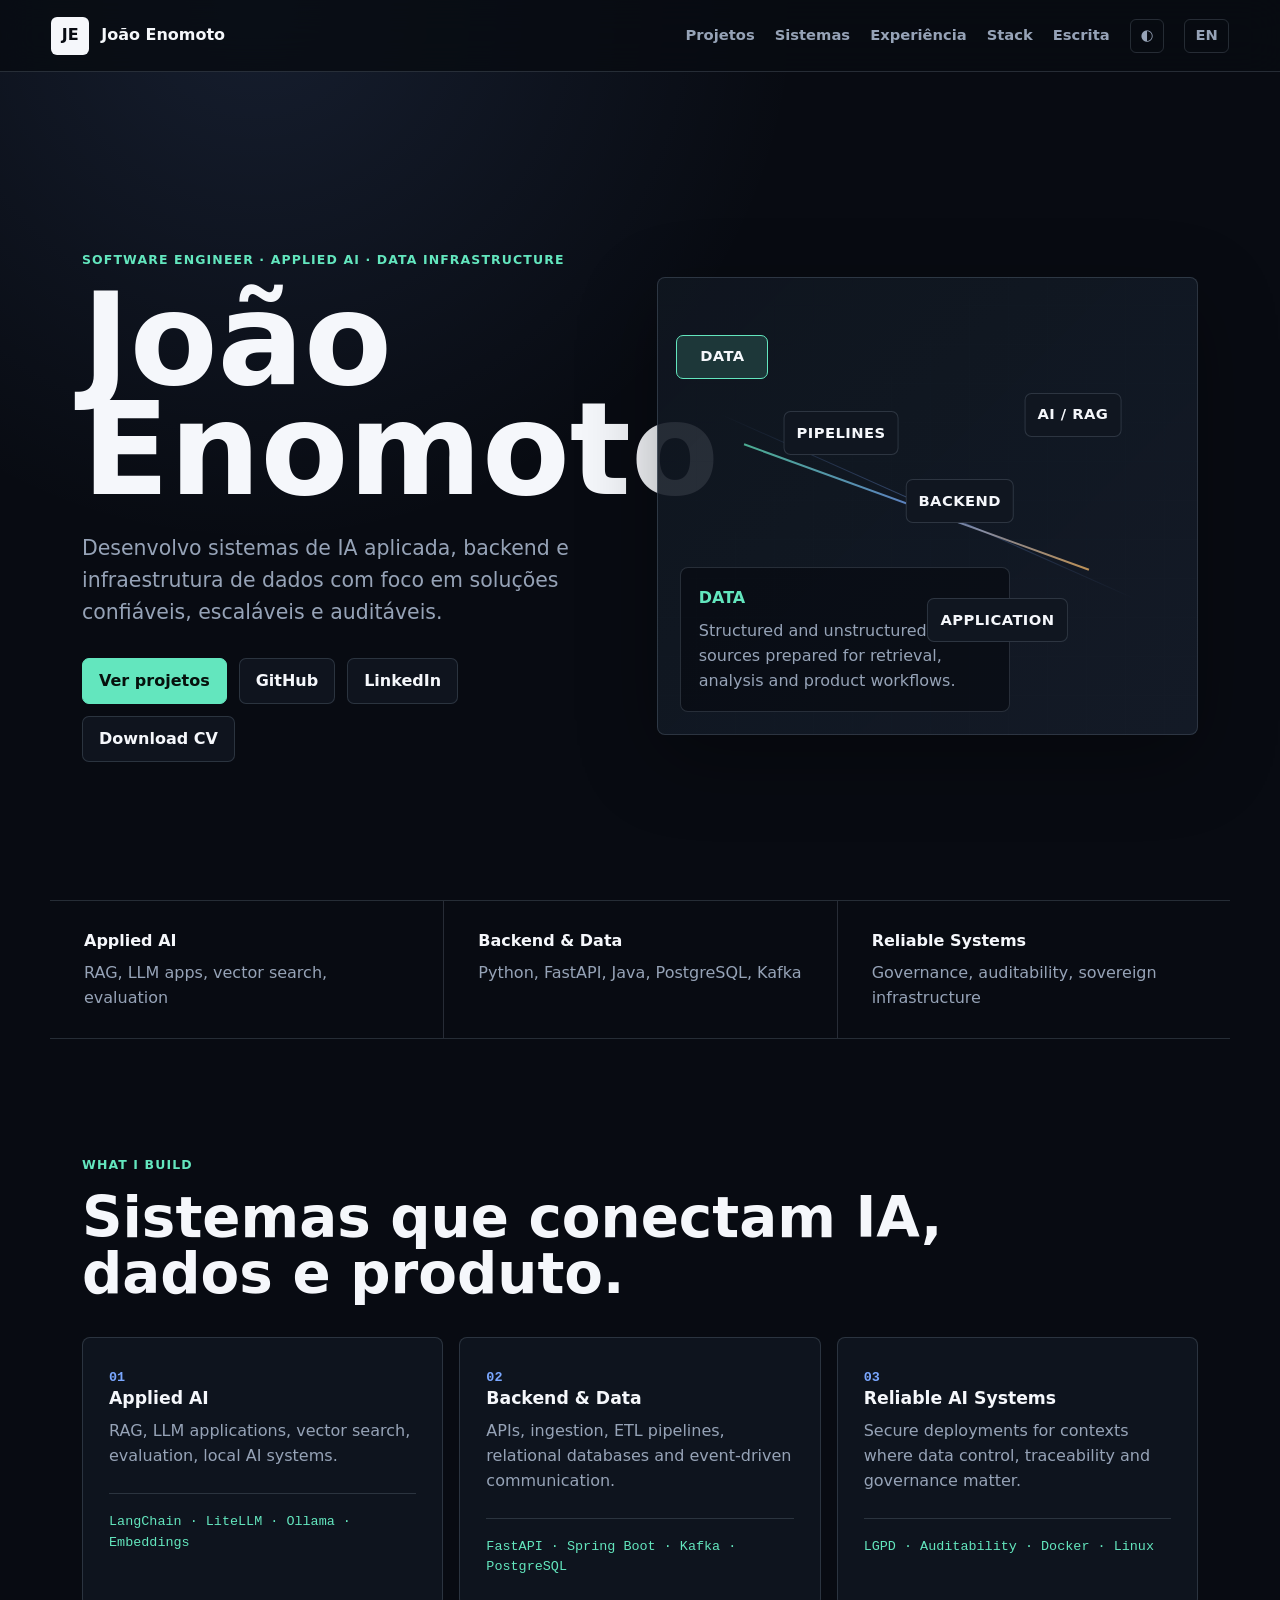
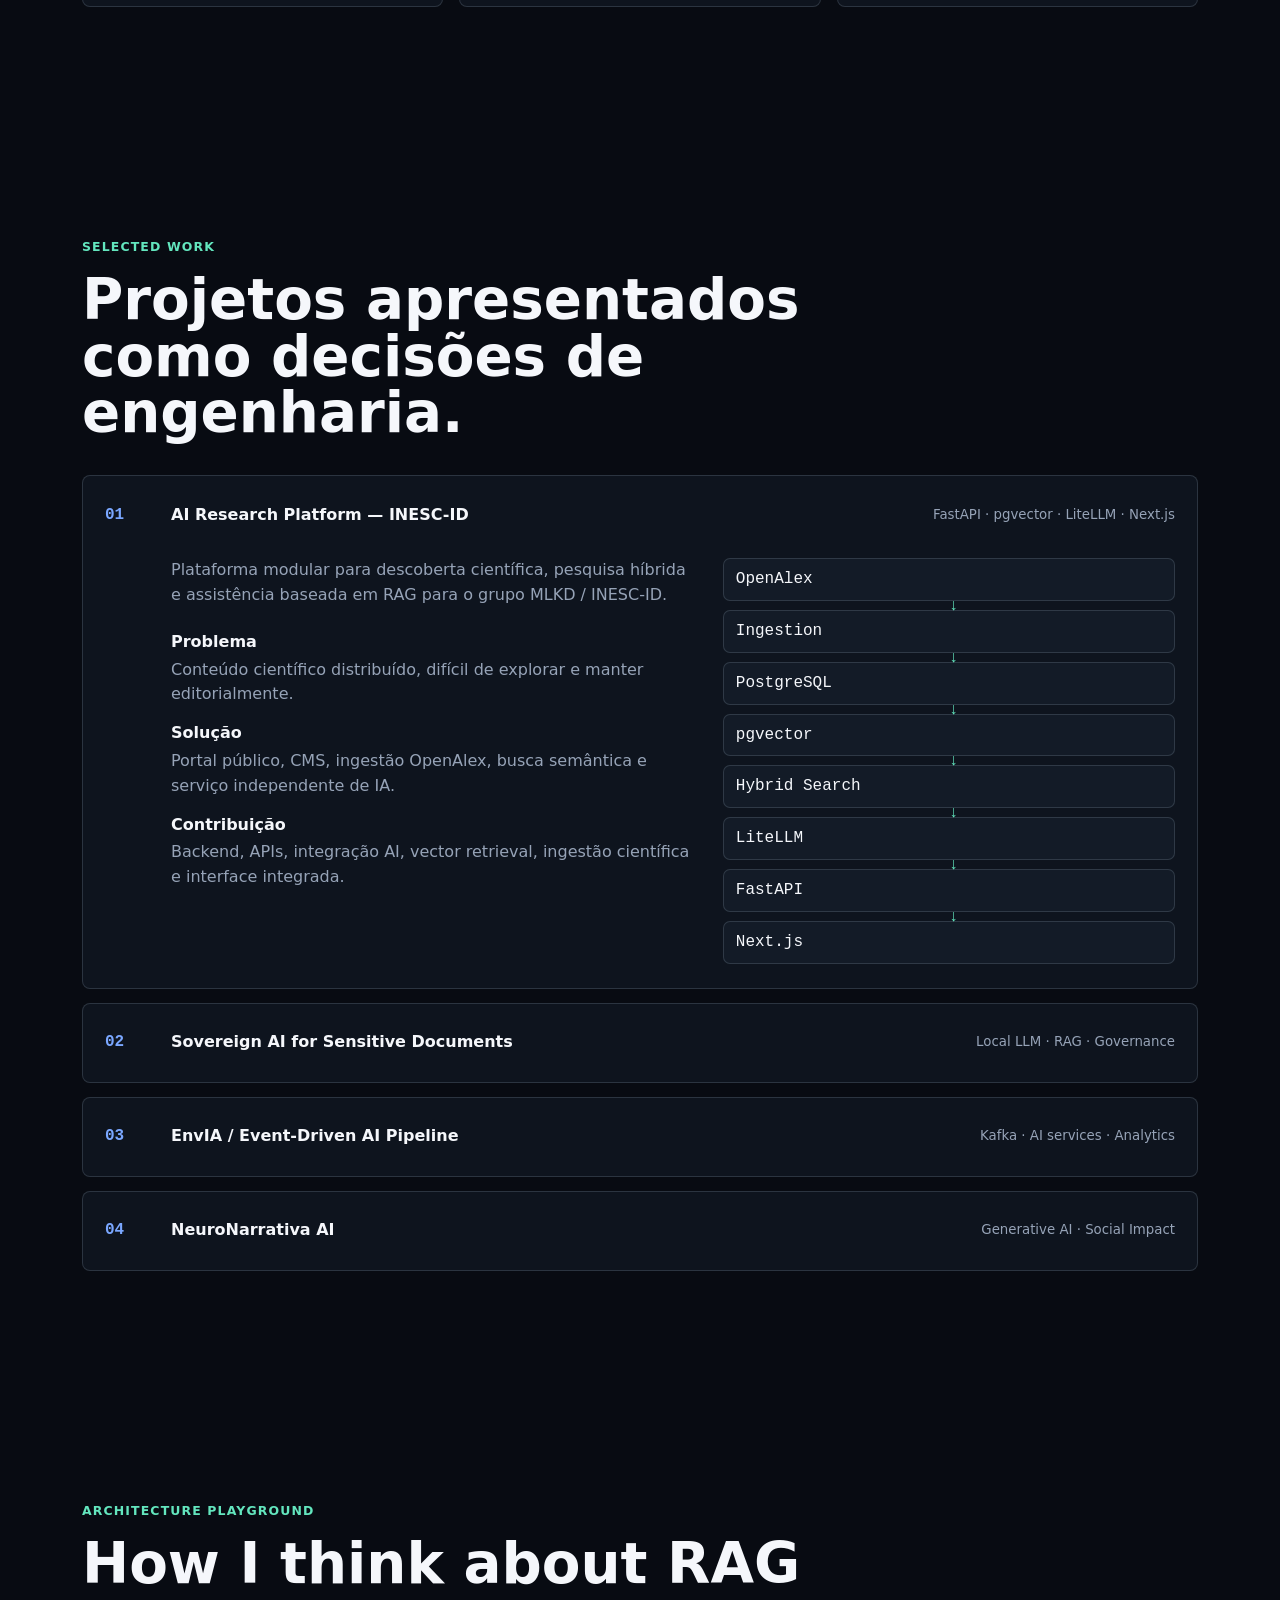
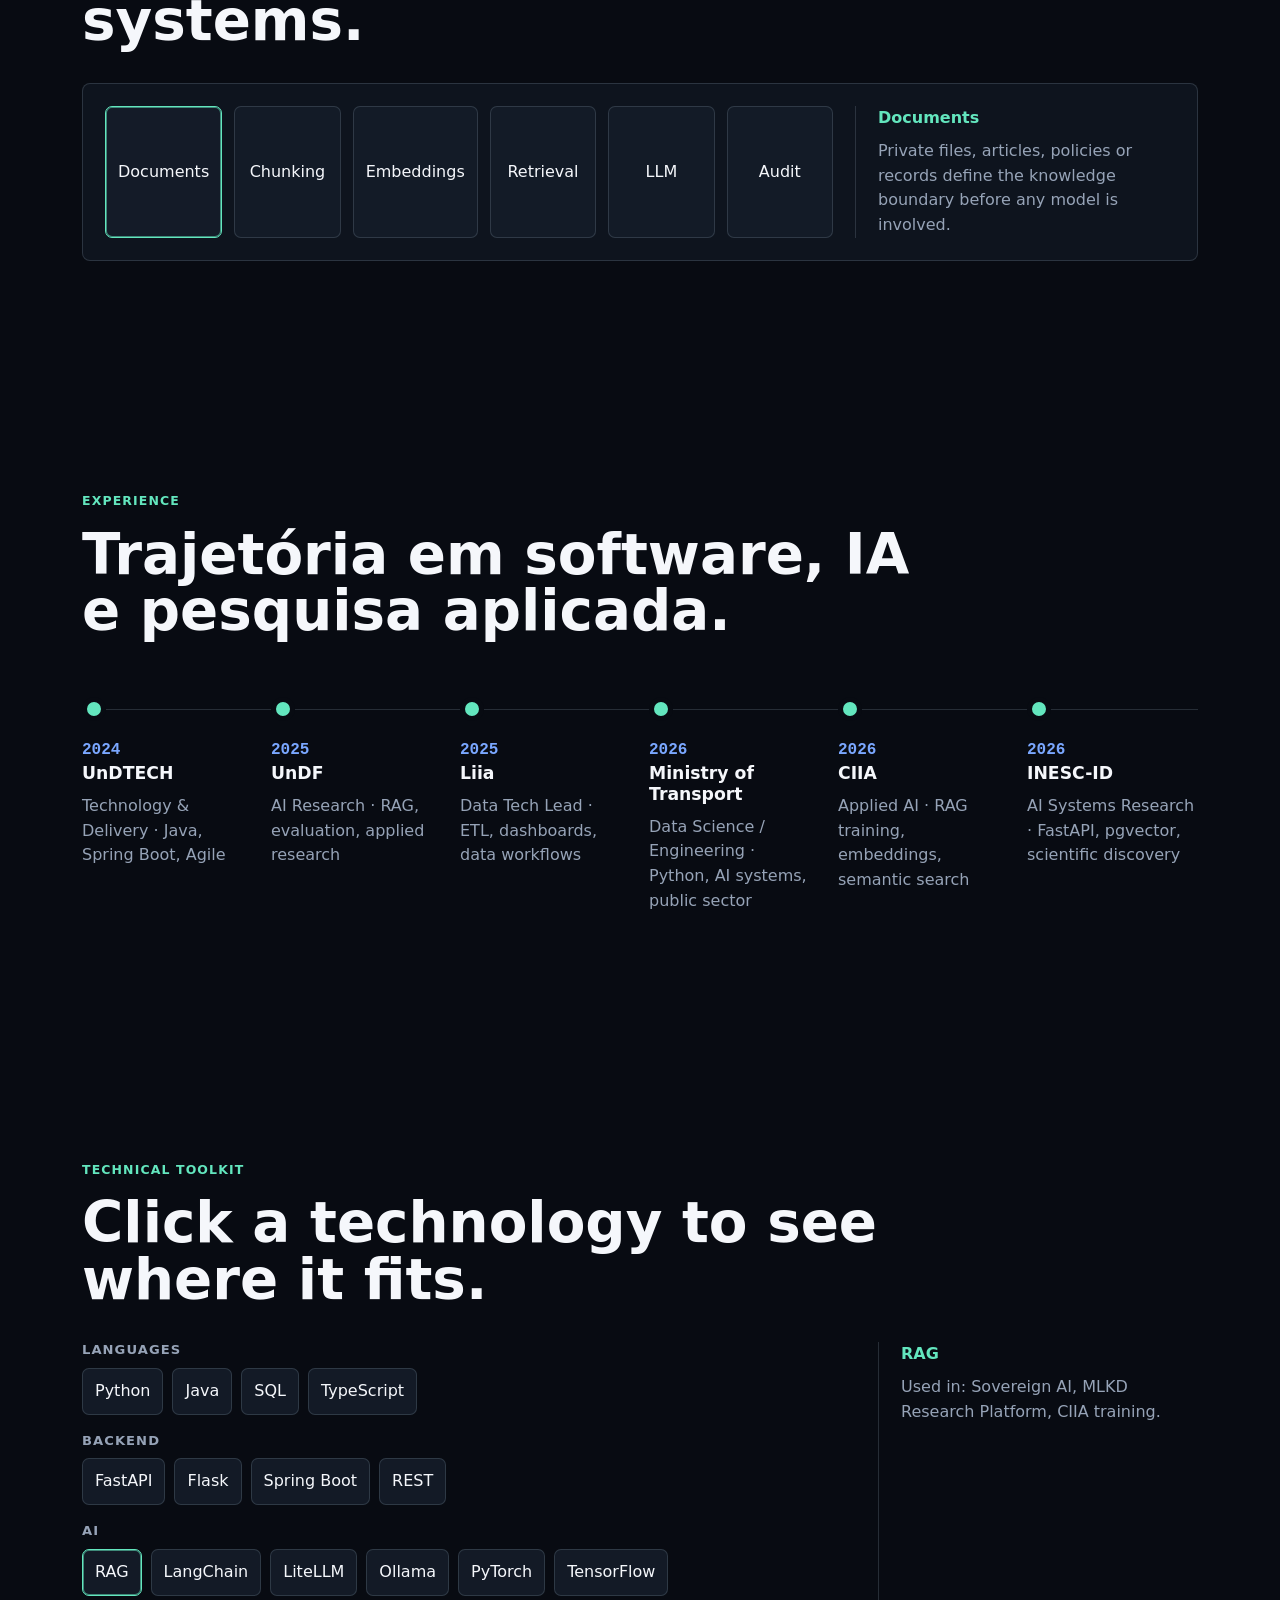
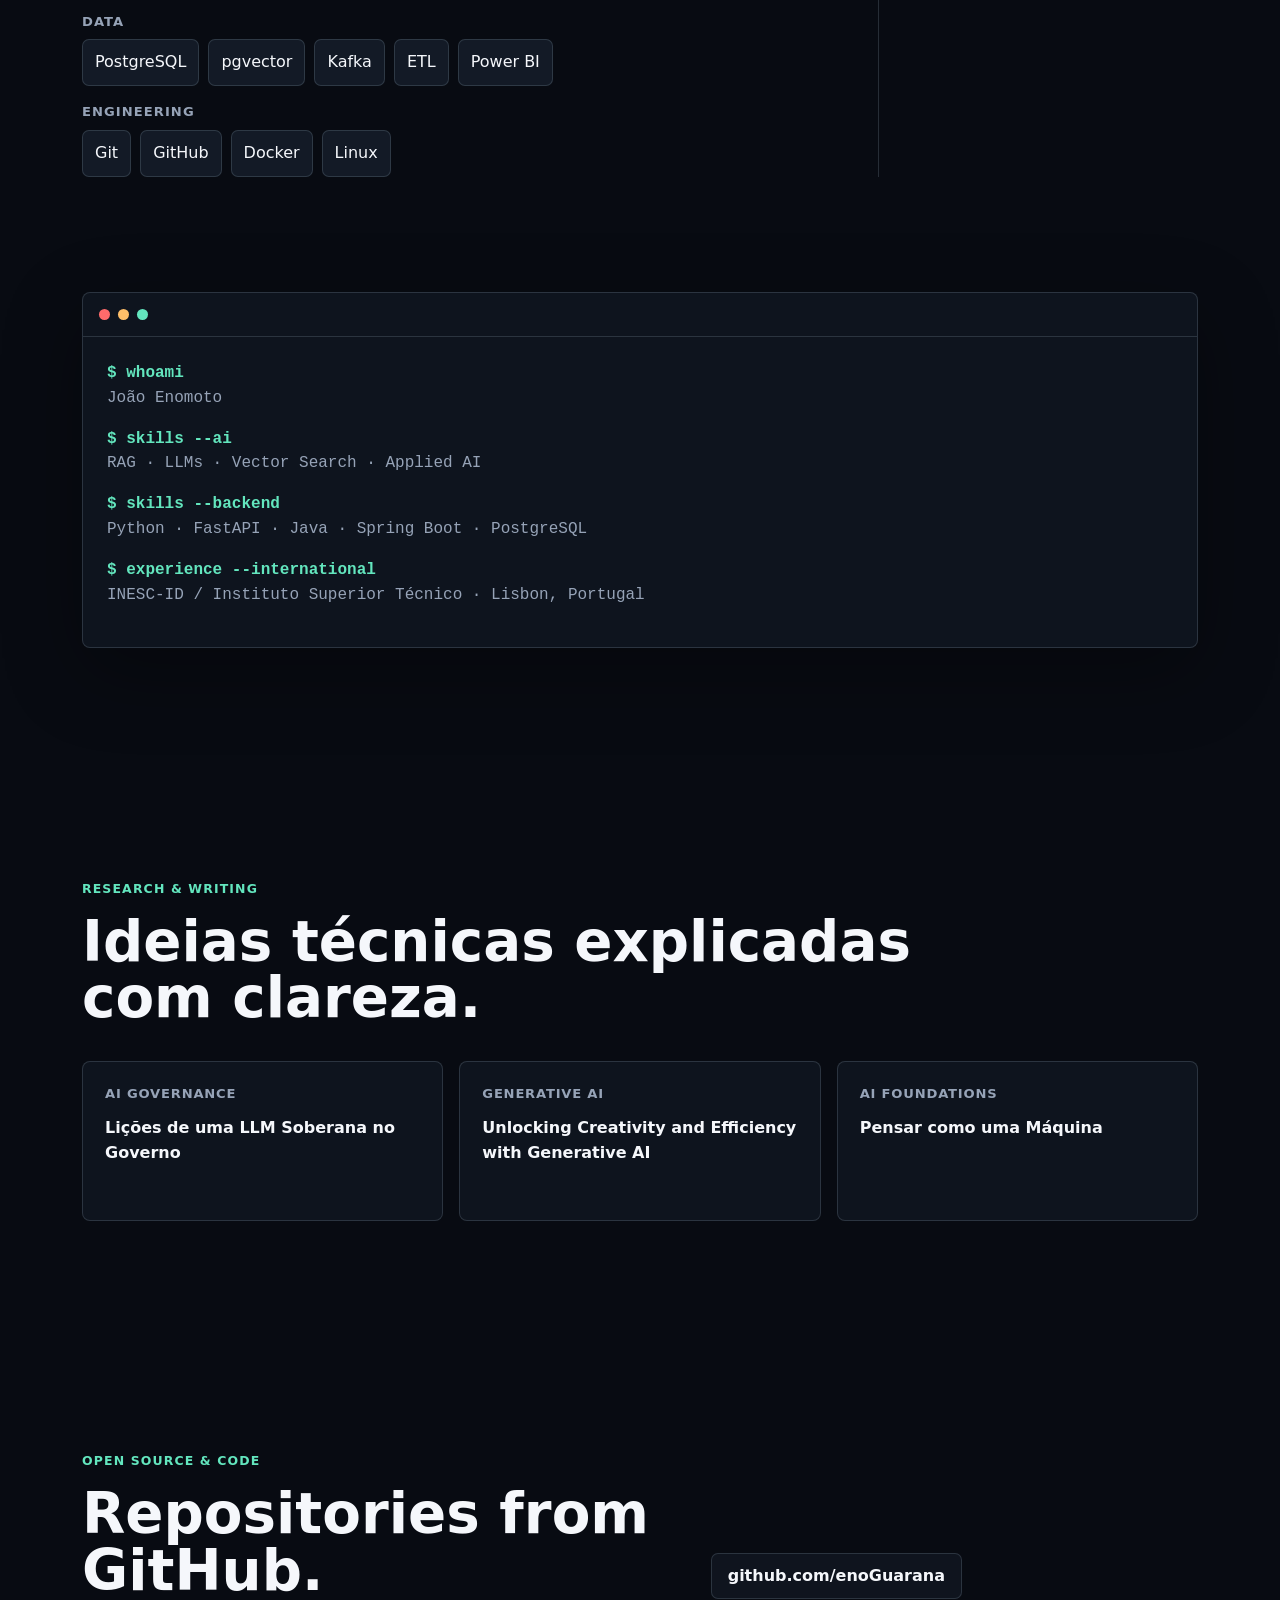
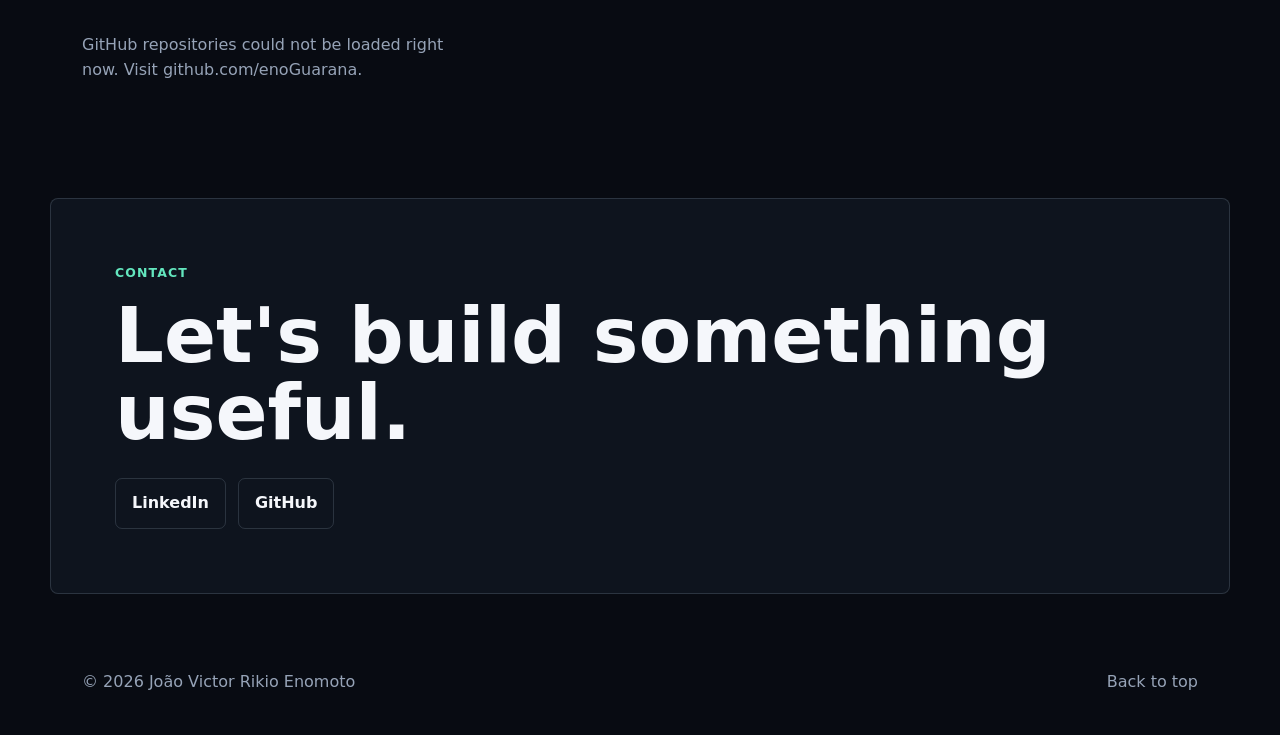
==== commit b40416bb: "Redesign portfolio as applied AI engineering site" ====
--- a/index.html
+++ b/index.html
@@ -1,271 +1,193 @@
 <!doctype html>
-<html lang="pt-BR">
+<html lang="pt-BR" data-theme="dark">
   <head>
     <meta charset="utf-8" />
     <meta name="viewport" content="width=device-width, initial-scale=1" />
-    <meta
-      name="description"
-      content="Portfólio de João Victor Rikio Enomoto, engenheiro de software focado em IA aplicada, RAG, governo digital e produtos web."
-    />
-    <meta name="theme-color" content="#111827" />
-    <meta property="og:title" content="João Victor Rikio Enomoto | Software Engineering & AI" />
-    <meta
-      property="og:description"
-      content="Engenharia de software, IA aplicada, RAG, LLMs soberanas e plataformas digitais."
-    />
+    <meta name="description" content="João Enomoto - Software Engineer focused on Applied AI, backend systems, data infrastructure and reliable AI products." />
+    <meta name="theme-color" content="#080b12" />
+    <meta property="og:title" content="João Enomoto | Applied AI & Data Infrastructure" />
+    <meta property="og:description" content="Portfolio of a software engineer building real AI, backend and data systems." />
     <meta property="og:type" content="website" />
-    <title>João Victor Rikio Enomoto | Software Engineering & AI</title>
+    <title>João Enomoto | Applied AI & Data Infrastructure</title>
     <link rel="icon" href="assets/favicon.svg" type="image/svg+xml" />
     <link rel="stylesheet" href="styles.css" />
   </head>
   <body>
-    <header class="site-header" data-header>
-      <a class="brand" href="#top" aria-label="Voltar ao início">
-        <span class="brand-mark">JE</span>
-        <span>João Enomoto</span>
-      </a>
-
-      <button class="nav-toggle" type="button" aria-label="Abrir menu" aria-expanded="false" data-nav-toggle>
-        <span></span>
-        <span></span>
-      </button>
-
+    <header class="site-header">
+      <a class="brand" href="#top" aria-label="Home"><span class="brand-mark">JE</span><span>João Enomoto</span></a>
+      <button class="nav-toggle" type="button" aria-label="Open menu" aria-expanded="false" data-nav-toggle><span></span><span></span></button>
       <nav class="site-nav" data-nav>
-        <a href="#sobre">Sobre</a>
-        <a href="#projetos">Projetos</a>
-        <a href="#experiencia">Experiência</a>
-        <a href="#artigos">Artigos</a>
-        <a href="#contato">Contato</a>
+        <a href="#work" data-i18n="navWork">Projetos</a>
+        <a href="#systems" data-i18n="navSystems">Sistemas</a>
+        <a href="#experience" data-i18n="navExperience">Experiência</a>
+        <a href="#stack" data-i18n="navStack">Stack</a>
+        <a href="#writing" data-i18n="navWriting">Escrita</a>
+        <button class="icon-button" type="button" aria-label="Toggle theme" data-theme-toggle>◐</button>
+        <button class="lang-toggle" type="button" data-lang-toggle>EN</button>
       </nav>
     </header>
 
     <main id="top">
       <section class="hero">
-        <div class="hero-content">
-          <p class="eyebrow">Software Engineering · AI · Governo Digital</p>
-          <h1>João Victor Rikio Enomoto</h1>
-          <p class="hero-copy">
-            Engenheiro de software em formação na UnDF, atuando com IA aplicada,
-            arquiteturas RAG, plataformas web e soluções digitais para ambientes
-            institucionais que exigem segurança, governança e impacto real.
-          </p>
-          <div class="hero-actions" aria-label="Ações principais">
-            <a class="button primary" href="#projetos">Ver projetos</a>
-            <a class="button secondary" href="https://www.linkedin.com/in/joaoenomoto/" target="_blank" rel="noreferrer">
-              LinkedIn
-            </a>
+        <div class="hero-copy">
+          <p class="eyebrow" data-i18n="heroKicker">Software Engineer · Applied AI · Data Infrastructure</p>
+          <h1>João Enomoto</h1>
+          <p class="lead" data-i18n="heroLead">Desenvolvo sistemas de IA aplicada, backend e infraestrutura de dados com foco em soluções confiáveis, escaláveis e auditáveis.</p>
+          <div class="hero-actions" aria-label="Primary links">
+            <a class="button primary" href="#work" data-i18n="heroProjects">Ver projetos</a>
+            <a class="button" href="https://github.com/enoGuarana" target="_blank" rel="noreferrer">GitHub</a>
+            <a class="button" href="https://www.linkedin.com/in/joaoenomoto/" target="_blank" rel="noreferrer">LinkedIn</a>
+            <a class="button" href="cv.html" data-i18n="heroCv">Download CV</a>
           </div>
         </div>
 
-        <div class="hero-visual" aria-label="Retrato e mapa visual de sistemas de IA">
-          <div class="portrait-frame">
-            <img src="foto-perfil.jpeg" alt="Foto de João Victor Rikio Enomoto" />
+        <div class="system-hero" data-system-hero aria-label="Interactive software architecture diagram">
+          <div class="flow-line"></div>
+          <button class="system-node active" type="button" style="--x: 12%; --y: 18%" data-node="DATA">DATA</button>
+          <button class="system-node" type="button" style="--x: 34%; --y: 34%" data-node="PIPELINES">PIPELINES</button>
+          <button class="system-node" type="button" style="--x: 56%; --y: 49%" data-node="BACKEND">BACKEND</button>
+          <button class="system-node" type="button" style="--x: 77%; --y: 30%" data-node="AI / RAG">AI / RAG</button>
+          <button class="system-node" type="button" style="--x: 63%; --y: 75%" data-node="APPLICATION">APPLICATION</button>
+          <div class="node-readout">
+            <span data-node-title>DATA</span>
+            <p data-node-copy>Structured and unstructured sources prepared for retrieval, analysis and product workflows.</p>
           </div>
-          <img class="systems-map" src="assets/ai-systems-map.svg" alt="" aria-hidden="true" />
         </div>
       </section>
 
-      <section class="metrics" aria-label="Resumo profissional">
-        <div>
-          <strong>UnDF</strong>
-          <span>Engenharia de Software · 2024-2028</span>
+      <section class="proof-strip" aria-label="Professional focus">
+        <div><strong>Applied AI</strong><span>RAG, LLM apps, vector search, evaluation</span></div>
+        <div><strong>Backend & Data</strong><span>Python, FastAPI, Java, PostgreSQL, Kafka</span></div>
+        <div><strong>Reliable Systems</strong><span>Governance, auditability, sovereign infrastructure</span></div>
+      </section>
+
+      <section class="section build" id="systems">
+        <div class="section-heading">
+          <p class="eyebrow" data-i18n="buildKicker">What I Build</p>
+          <h2 data-i18n="buildTitle">Sistemas que conectam IA, dados e produto.</h2>
         </div>
-        <div>
-          <strong>Ministério dos Transportes</strong>
-          <span>Tecnologia no setor público</span>
-        </div>
-        <div>
-          <strong>IA aplicada</strong>
-          <span>RAG, LLMs, agentes e dados</span>
+        <div class="build-grid">
+          <article><span>01</span><h3>Applied AI</h3><p>RAG, LLM applications, vector search, evaluation, local AI systems.</p><div class="mini-tags">LangChain · LiteLLM · Ollama · Embeddings</div></article>
+          <article><span>02</span><h3>Backend & Data</h3><p>APIs, ingestion, ETL pipelines, relational databases and event-driven communication.</p><div class="mini-tags">FastAPI · Spring Boot · Kafka · PostgreSQL</div></article>
+          <article><span>03</span><h3>Reliable AI Systems</h3><p>Secure deployments for contexts where data control, traceability and governance matter.</p><div class="mini-tags">LGPD · Auditability · Docker · Linux</div></article>
         </div>
       </section>
 
-      <section class="section intro" id="sobre">
-        <div class="section-heading">
-          <p class="eyebrow">Sobre</p>
-          <h2>Construção de software com visão de produto, dados e responsabilidade.</h2>
-        </div>
-        <div class="intro-grid">
-          <p>
-            Meu trabalho conecta engenharia de software, inteligência artificial e
-            problemas institucionais complexos. Tenho interesse especial por
-            sistemas que transformam conhecimento disperso em interfaces úteis:
-            busca semântica, chatbots RAG, plataformas editoriais, APIs e produtos
-            que precisam ser confiáveis em produção.
-          </p>
-          <p>
-            Além da atuação técnica, publico reflexões sobre IA, lógica,
-            programação, LLMs soberanas e aprendizado contínuo. Meu foco é unir
-            execução prática com fundamentos: arquitetura, qualidade, governança,
-            segurança de dados e clareza para o usuário final.
-          </p>
-        </div>
-      </section>
-
-      <section class="section" id="projetos">
-        <div class="section-heading compact">
-          <p class="eyebrow">Projetos</p>
-          <h2>Trabalhos em IA, dados e plataformas web.</h2>
-        </div>
-
-        <div class="project-grid">
-          <article class="project-card featured">
-            <div class="card-topline">
-              <span>LLM · RAG · Setor público</span>
-              <span>2026</span>
+      <section class="section" id="work">
+        <div class="section-heading row"><div><p class="eyebrow" data-i18n="workKicker">Selected Work</p><h2 data-i18n="workTitle">Projetos apresentados como decisões de engenharia.</h2></div></div>
+        <div class="case-list">
+          <article class="case-card is-open">
+            <button class="case-summary" type="button" data-case-toggle><span>01</span><strong>AI Research Platform — INESC-ID</strong><small>FastAPI · pgvector · LiteLLM · Next.js</small></button>
+            <div class="case-body">
+              <div class="case-copy">
+                <p>Plataforma modular para descoberta científica, pesquisa híbrida e assistência baseada em RAG para o grupo MLKD / INESC-ID.</p>
+                <dl><div><dt>Problema</dt><dd>Conteúdo científico distribuído, difícil de explorar e manter editorialmente.</dd></div><div><dt>Solução</dt><dd>Portal público, CMS, ingestão OpenAlex, busca semântica e serviço independente de IA.</dd></div><div><dt>Contribuição</dt><dd>Backend, APIs, integração AI, vector retrieval, ingestão científica e interface integrada.</dd></div></dl>
+              </div>
+              <div class="architecture"><span>OpenAlex</span><span>Ingestion</span><span>PostgreSQL</span><span>pgvector</span><span>Hybrid Search</span><span>LiteLLM</span><span>FastAPI</span><span>Next.js</span></div>
             </div>
-            <h3>Sovereign AI / Secure Internal LLM</h3>
-            <p>
-              Iniciativa interna segura para aplicar LLMs e arquiteturas RAG à
-              recuperação de conhecimento institucional, análise documental e
-              apoio à decisão no setor público brasileiro.
-            </p>
-            <ul class="tag-list" aria-label="Tecnologias e temas">
-              <li>RAG</li>
-              <li>LLMs</li>
-              <li>Governança</li>
-              <li>Auditabilidade</li>
-            </ul>
           </article>
-
-          <article class="project-card">
-            <div class="card-topline">
-              <span>FastAPI · PostgreSQL · pgvector</span>
-              <span>2026</span>
+          <article class="case-card">
+            <button class="case-summary" type="button" data-case-toggle><span>02</span><strong>Sovereign AI for Sensitive Documents</strong><small>Local LLM · RAG · Governance</small></button>
+            <div class="case-body">
+              <div class="case-copy">
+                <p>Sistema de IA para documentos sensíveis com dependência reduzida de APIs externas e maior controle de dados.</p>
+                <dl><div><dt>Problema</dt><dd>Aplicar LLMs em ambientes institucionais sem expor dados internos.</dd></div><div><dt>Solução</dt><dd>Embeddings locais, banco vetorial, recuperação auditável e inferência controlada.</dd></div><div><dt>Diferencial</dt><dd>No external API dependency, governança e rastreabilidade como requisitos de arquitetura.</dd></div></dl>
+              </div>
+              <div class="comparison"><div><b>Cloud AI</b><span>External inference</span><span>External processing</span><span>Lower control</span></div><div><b>Sovereign AI</b><span>Local inference</span><span>Controlled environment</span><span>Higher auditability</span></div></div>
             </div>
-            <h3>AI-Enhanced Research Information Platform</h3>
-            <p>
-              Plataforma para o grupo MLKD / INESC-ID combinando portal público,
-              CMS, banco vetorial e serviço independente de IA para descoberta de
-              publicações e manutenção editorial.
-            </p>
-            <ul class="tag-list" aria-label="Tecnologias e temas">
-              <li>FastAPI</li>
-              <li>Payload CMS</li>
-              <li>PostgreSQL</li>
-              <li>OpenAlex</li>
-            </ul>
           </article>
-
-          <article class="project-card">
-            <div class="card-topline">
-              <span>Capacitação · IA</span>
-              <span>2026</span>
+          <article class="case-card">
+            <button class="case-summary" type="button" data-case-toggle><span>03</span><strong>EnvIA / Event-Driven AI Pipeline</strong><small>Kafka · AI services · Analytics</small></button>
+            <div class="case-body">
+              <div class="case-copy">
+                <p>Arquitetura orientada a eventos para comunicação escalável entre sistemas institucionais, analytics e serviços de IA.</p>
+                <dl><div><dt>Problema</dt><dd>Fluxos síncronos acoplados reduzem escala, observabilidade e evolução independente.</dd></div><div><dt>Solução</dt><dd>Eventos publicados em tópicos Kafka e consumidos por módulos de IA, API e análise.</dd></div><div><dt>Impacto</dt><dd>Serviços desacoplados, processamento assíncrono e melhor base para automação.</dd></div></dl>
+              </div>
+              <div class="event-flow" aria-hidden="true"><span>Producer</span><i></i><span>Kafka Topic</span><i></i><span>AI</span><span>Analytics</span><span>API</span></div>
             </div>
-            <h3>Chatbot RAG com Dados Próprios</h3>
-            <p>
-              Aula prática sobre fundamentos de RAG, embeddings, busca semântica,
-              bancos vetoriais e construção de assistentes locais com dados
-              próprios.
-            </p>
-            <ul class="tag-list" aria-label="Tecnologias e temas">
-              <li>Embeddings</li>
-              <li>Semantic Search</li>
-              <li>Ollama</li>
-              <li>Streamlit</li>
-            </ul>
+          </article>
+          <article class="case-card">
+            <button class="case-summary" type="button" data-case-toggle><span>04</span><strong>NeuroNarrativa AI</strong><small>Generative AI · Social Impact</small></button>
+            <div class="case-body">
+              <div class="case-copy">
+                <p>Solução de IA generativa para transformar desenhos infantis em animações 3D-style, aproximando engenharia e impacto social.</p>
+                <dl><div><dt>Usuário</dt><dd>Crianças, educadores e iniciativas de inclusão digital.</dd></div><div><dt>Solução</dt><dd>Pipeline criativo com IA generativa, suporte técnico e ferramentas internas.</dd></div><div><dt>Impacto</dt><dd>Uso de software para criatividade, aprendizado e acesso a tecnologia.</dd></div></dl>
+              </div>
+              <div class="impact-panel"><strong>AI for Social Impact</strong><p>Engineering knowledge applied to human-centered digital experiences.</p></div>
+            </div>
           </article>
         </div>
       </section>
 
-      <section class="section split" id="experiencia">
-        <div class="section-heading">
-          <p class="eyebrow">Experiência</p>
-          <h2>Base técnica com prática em contextos reais.</h2>
-        </div>
-
-        <div class="timeline" aria-label="Linha do tempo profissional">
-          <article>
-            <span>Atual</span>
-            <h3>Ministério dos Transportes, Portos e Aviação Civil</h3>
-            <p>
-              Atuação em tecnologia no setor público, com foco em aplicações,
-              automação, inteligência artificial e soluções digitais para
-              ambientes institucionais.
-            </p>
-          </article>
-          <article>
-            <span>2024-2028</span>
-            <h3>Universidade do Distrito Federal - UnDF</h3>
-            <p>
-              Graduação presencial em Engenharia de Software, consolidando
-              fundamentos de desenvolvimento, arquitetura, dados e qualidade.
-            </p>
-          </article>
-          <article>
-            <span>2025-2026</span>
-            <h3>Formação contínua em IA</h3>
-            <p>
-              Certificações em prompt engineering, IA generativa, LangChain,
-              modelos open source, guardrails e desenvolvimento web.
-            </p>
-          </article>
+      <section class="section playground">
+        <div class="section-heading"><p class="eyebrow">Architecture Playground</p><h2>How I think about RAG systems.</h2></div>
+        <div class="playground-shell">
+          <div class="rag-builder" data-rag-builder>
+            <button class="rag-step active" type="button" data-rag="documents">Documents</button>
+            <button class="rag-step" type="button" data-rag="chunking">Chunking</button>
+            <button class="rag-step" type="button" data-rag="embeddings">Embeddings</button>
+            <button class="rag-step" type="button" data-rag="retrieval">Retrieval</button>
+            <button class="rag-step" type="button" data-rag="llm">LLM</button>
+            <button class="rag-step" type="button" data-rag="audit">Audit</button>
+          </div>
+          <aside class="rag-readout"><span data-rag-title>Documents</span><p data-rag-copy>Private files, articles, policies or records define the knowledge boundary before any model is involved.</p></aside>
         </div>
       </section>
 
-      <section class="section skills">
-        <div class="section-heading compact">
-          <p class="eyebrow">Competências</p>
-          <h2>Stack e temas de interesse.</h2>
+      <section class="section experience" id="experience">
+        <div class="section-heading"><p class="eyebrow" data-i18n="expKicker">Experience</p><h2 data-i18n="expTitle">Trajetória em software, IA e pesquisa aplicada.</h2></div>
+        <div class="timeline">
+          <article><time>2024</time><h3>UnDTECH</h3><p>Technology & Delivery · Java, Spring Boot, Agile</p></article>
+          <article><time>2025</time><h3>UnDF</h3><p>AI Research · RAG, evaluation, applied research</p></article>
+          <article><time>2025</time><h3>Liia</h3><p>Data Tech Lead · ETL, dashboards, data workflows</p></article>
+          <article><time>2026</time><h3>Ministry of Transport</h3><p>Data Science / Engineering · Python, AI systems, public sector</p></article>
+          <article><time>2026</time><h3>CIIA</h3><p>Applied AI · RAG training, embeddings, semantic search</p></article>
+          <article><time>2026</time><h3>INESC-ID</h3><p>AI Systems Research · FastAPI, pgvector, scientific discovery</p></article>
         </div>
-        <div class="skill-columns">
-          <div>
-            <h3>Engenharia</h3>
-            <p>APIs, arquitetura web, integração de sistemas, automação e desenvolvimento full stack.</p>
-          </div>
-          <div>
-            <h3>IA e dados</h3>
-            <p>RAG, embeddings, bancos vetoriais, LLMs, busca semântica, agentes e avaliação de respostas.</p>
-          </div>
-          <div>
-            <h3>Produto público</h3>
-            <p>Segurança, LGPD, soberania de dados, governança, documentação e confiabilidade operacional.</p>
+      </section>
+
+      <section class="section stack" id="stack">
+        <div class="section-heading"><p class="eyebrow">Technical Toolkit</p><h2>Click a technology to see where it fits.</h2></div>
+        <div class="toolkit"><div class="tech-groups" data-tech-list></div><aside class="tech-readout"><span data-tech-title>RAG</span><p data-tech-copy>Used in: Sovereign AI, MLKD Research Platform, CIIA training.</p></aside></div>
+      </section>
+
+      <section class="section terminal-section">
+        <div class="terminal">
+          <div class="terminal-bar"><span></span><span></span><span></span></div>
+          <div class="terminal-body" aria-live="polite">
+            <p><b>$ whoami</b><br />João Enomoto</p>
+            <p><b>$ skills --ai</b><br />RAG · LLMs · Vector Search · Applied AI</p>
+            <p><b>$ skills --backend</b><br />Python · FastAPI · Java · Spring Boot · PostgreSQL</p>
+            <p><b>$ experience --international</b><br />INESC-ID / Instituto Superior Técnico · Lisbon, Portugal</p>
           </div>
         </div>
       </section>
 
-      <section class="section" id="artigos">
-        <div class="section-heading compact">
-          <p class="eyebrow">Artigos</p>
-          <h2>Escrita sobre IA, software e aprendizado.</h2>
-        </div>
-        <div class="article-list">
-          <a href="https://pt.linkedin.com/pulse/li%C3%A7%C3%B5es-de-uma-llm-soberana-governo-jo%C3%A3o-victor-rikio-enomoto-suqkf" target="_blank" rel="noreferrer">
-            <span>Lições de uma LLM Soberana no Governo</span>
-            <small>LinkedIn · 2026</small>
-          </a>
-          <a href="https://www.linkedin.com/pulse/unlocking-creativity-efficiency-generative-ai-deep-dive-enomoto-fb2rf" target="_blank" rel="noreferrer">
-            <span>Unlocking Creativity and Efficiency with Generative AI</span>
-            <small>LinkedIn · 2026</small>
-          </a>
-          <a href="https://br.linkedin.com/in/joaoenomoto/pt" target="_blank" rel="noreferrer">
-            <span>Pensar como uma máquina: lógica proposicional e IA</span>
-            <small>Medium · 2026</small>
-          </a>
+      <section class="section writing" id="writing">
+        <div class="section-heading"><p class="eyebrow">Research & Writing</p><h2>Ideias técnicas explicadas com clareza.</h2></div>
+        <div class="writing-grid">
+          <a href="https://pt.linkedin.com/pulse/li%C3%A7%C3%B5es-de-uma-llm-soberana-governo-jo%C3%A3o-victor-rikio-enomoto-suqkf" target="_blank" rel="noreferrer"><span>AI Governance</span><strong>Lições de uma LLM Soberana no Governo</strong></a>
+          <a href="https://www.linkedin.com/pulse/unlocking-creativity-efficiency-generative-ai-deep-dive-enomoto-fb2rf" target="_blank" rel="noreferrer"><span>Generative AI</span><strong>Unlocking Creativity and Efficiency with Generative AI</strong></a>
+          <a href="https://br.linkedin.com/in/joaoenomoto/pt" target="_blank" rel="noreferrer"><span>AI Foundations</span><strong>Pensar como uma Máquina</strong></a>
         </div>
       </section>
 
-      <section class="contact" id="contato">
-        <div>
-          <p class="eyebrow">Contato</p>
-          <h2>Vamos conversar sobre software, IA aplicada e produtos digitais.</h2>
-        </div>
-        <div class="contact-actions">
-          <a class="button primary" href="https://www.linkedin.com/in/joaoenomoto/" target="_blank" rel="noreferrer">
-            Abrir LinkedIn
-          </a>
-          <a class="button secondary" href="https://github.com/joaoenomoto" target="_blank" rel="noreferrer">
-            GitHub
-          </a>
+      <section class="section github" id="github">
+        <div class="section-heading row"><div><p class="eyebrow">Open Source & Code</p><h2>Repositories from GitHub.</h2></div><a class="button" href="https://github.com/enoGuarana" target="_blank" rel="noreferrer">github.com/enoGuarana</a></div>
+        <div class="repo-grid" data-repos><p class="muted">Loading public repositories...</p></div>
+      </section>
+
+      <section class="contact" id="contact">
+        <p class="eyebrow">Contact</p>
+        <h2>Let's build something useful.</h2>
+        <div class="contact-links">
+          <a href="https://www.linkedin.com/in/joaoenomoto/" target="_blank" rel="noreferrer">LinkedIn</a>
+          <a href="https://github.com/enoGuarana" target="_blank" rel="noreferrer">GitHub</a>
         </div>
       </section>
     </main>
 
-    <footer class="site-footer">
-      <span>© <span data-year></span> João Victor Rikio Enomoto</span>
-      <a href="#top">Voltar ao topo</a>
-    </footer>
-
+    <footer class="site-footer"><span>© <span data-year></span> João Victor Rikio Enomoto</span><a href="#top">Back to top</a></footer>
     <script src="script.js"></script>
   </body>
 </html>
--- a/styles.css
+++ b/styles.css
@@ -1,16 +1,32 @@
 :root {
+  color-scheme: dark;
+  --bg: #080b12;
+  --panel: #101620;
+  --panel-2: #151d2a;
+  --ink: #f5f7fb;
+  --muted: #96a3b7;
+  --line: rgba(148, 163, 184, 0.22);
+  --accent: #63e6be;
+  --accent-2: #7aa7ff;
+  --warn: #ffbf69;
+  --danger: #ff6b6b;
+  --shadow: 0 24px 80px rgba(0, 0, 0, 0.32);
+  --max: 1180px;
+}
+
+[data-theme="light"] {
   color-scheme: light;
-  --bg: #f5f7f8;
-  --surface: #ffffff;
-  --ink: #111827;
-  --muted: #5b6472;
-  --line: #d9dee5;
-  --accent: #b4232a;
-  --accent-dark: #841a20;
-  --teal: #0f766e;
-  --blue: #2457a6;
-  --shadow: 0 24px 70px rgba(17, 24, 39, 0.12);
-  --max: 1160px;
+  --bg: #f7f8fb;
+  --panel: #ffffff;
+  --panel-2: #eef2f7;
+  --ink: #101522;
+  --muted: #5d6677;
+  --line: rgba(24, 34, 52, 0.14);
+  --accent: #087f5b;
+  --accent-2: #285fb8;
+  --warn: #b7791f;
+  --danger: #b4232a;
+  --shadow: 0 24px 70px rgba(18, 28, 45, 0.12);
 }
 
 * {
@@ -24,13 +40,11 @@
 body {
   margin: 0;
   background:
-    linear-gradient(180deg, rgba(255, 255, 255, 0.88), rgba(245, 247, 248, 0.96)),
-    var(--bg);
+    radial-gradient(circle at 20% 0%, rgba(122, 167, 255, 0.12), transparent 34rem),
+    linear-gradient(180deg, var(--bg), var(--bg));
   color: var(--ink);
-  font-family:
-    Inter, ui-sans-serif, system-ui, -apple-system, BlinkMacSystemFont, "Segoe UI",
-    sans-serif;
-  line-height: 1.6;
+  font-family: Inter, ui-sans-serif, system-ui, -apple-system, BlinkMacSystemFont, "Segoe UI", sans-serif;
+  line-height: 1.55;
 }
 
 a {
@@ -38,25 +52,22 @@
   text-decoration: none;
 }
 
-img {
-  display: block;
-  max-width: 100%;
+button {
+  font: inherit;
 }
 
 .site-header {
   align-items: center;
   backdrop-filter: blur(18px);
-  background: rgba(245, 247, 248, 0.82);
-  border-bottom: 1px solid rgba(217, 222, 229, 0.72);
+  background: color-mix(in srgb, var(--bg) 82%, transparent);
+  border-bottom: 1px solid var(--line);
   display: flex;
   height: 72px;
   justify-content: space-between;
-  left: 0;
-  padding: 0 clamp(20px, 4vw, 56px);
+  padding: 0 clamp(18px, 4vw, 54px);
   position: sticky;
-  right: 0;
   top: 0;
-  z-index: 20;
+  z-index: 30;
 }
 
 .brand,
@@ -66,36 +77,50 @@
 }
 
 .brand {
+  gap: 12px;
   font-weight: 760;
-  gap: 12px;
 }
 
 .brand-mark {
   align-items: center;
   background: var(--ink);
-  border-radius: 8px;
-  color: #fff;
+  border-radius: 6px;
+  color: var(--bg);
   display: inline-flex;
-  font-size: 0.82rem;
   height: 38px;
   justify-content: center;
-  letter-spacing: 0;
   width: 38px;
 }
 
 .site-nav {
   color: var(--muted);
-  font-size: 0.94rem;
-  gap: 26px;
-  font-weight: 620;
-}
-
-.site-nav a:hover {
-  color: var(--accent);
-}
-
+  gap: 20px;
+  font-size: 0.92rem;
+  font-weight: 680;
+}
+
+.site-nav a:hover,
+.site-nav button:hover {
+  color: var(--ink);
+}
+
+.icon-button,
+.lang-toggle,
 .nav-toggle {
   background: transparent;
+  border: 1px solid var(--line);
+  color: var(--muted);
+  cursor: pointer;
+}
+
+.icon-button,
+.lang-toggle {
+  border-radius: 6px;
+  min-height: 34px;
+  padding: 0 10px;
+}
+
+.nav-toggle {
   border: 0;
   display: none;
   height: 42px;
@@ -114,24 +139,20 @@
 .hero {
   align-items: center;
   display: grid;
-  gap: clamp(32px, 6vw, 88px);
-  grid-template-columns: minmax(0, 1fr) minmax(320px, 0.82fr);
+  gap: clamp(34px, 6vw, 78px);
+  grid-template-columns: minmax(0, 0.92fr) minmax(420px, 1fr);
   margin: 0 auto;
   max-width: var(--max);
   min-height: calc(100vh - 72px);
-  padding: clamp(54px, 8vw, 96px) clamp(20px, 4vw, 32px) 56px;
-}
-
-.hero-content {
-  max-width: 720px;
+  padding: clamp(54px, 8vw, 98px) clamp(18px, 4vw, 32px) 58px;
 }
 
 .eyebrow {
   color: var(--accent);
   font-size: 0.78rem;
-  font-weight: 800;
-  letter-spacing: 0.08em;
-  margin: 0 0 14px;
+  font-weight: 820;
+  letter-spacing: 0.09em;
+  margin: 0 0 16px;
   text-transform: uppercase;
 }
 
@@ -143,34 +164,32 @@
 }
 
 h1 {
-  font-size: clamp(3.2rem, 8vw, 6.7rem);
+  font-size: clamp(3.7rem, 10vw, 8.3rem);
   letter-spacing: 0;
-  line-height: 0.93;
+  line-height: 0.86;
   margin-bottom: 28px;
 }
 
 h2 {
-  font-size: clamp(2rem, 4vw, 3.6rem);
+  font-size: clamp(2rem, 4.4vw, 4rem);
   letter-spacing: 0;
-  line-height: 1.04;
+  line-height: 1;
   margin-bottom: 0;
 }
 
 h3 {
-  font-size: 1.12rem;
-  letter-spacing: 0;
-  line-height: 1.25;
-  margin-bottom: 12px;
-}
-
-.hero-copy {
-  color: var(--muted);
-  font-size: clamp(1.06rem, 2vw, 1.25rem);
+  font-size: 1.08rem;
+  line-height: 1.2;
+  margin-bottom: 10px;
+}
+
+.lead {
+  color: var(--muted);
+  font-size: clamp(1.08rem, 2vw, 1.28rem);
   max-width: 670px;
 }
 
-.hero-actions,
-.contact-actions {
+.hero-actions {
   display: flex;
   flex-wrap: wrap;
   gap: 12px;
@@ -179,69 +198,119 @@
 
 .button {
   align-items: center;
+  background: color-mix(in srgb, var(--panel) 88%, transparent);
   border: 1px solid var(--line);
-  border-radius: 8px;
+  border-radius: 7px;
+  color: var(--ink);
   display: inline-flex;
-  font-weight: 760;
+  font-weight: 780;
   justify-content: center;
-  min-height: 48px;
-  padding: 0 18px;
+  min-height: 46px;
+  padding: 0 16px;
+}
+
+.button:hover {
+  border-color: color-mix(in srgb, var(--accent) 60%, var(--line));
 }
 
 .button.primary {
   background: var(--accent);
   border-color: var(--accent);
-  color: #fff;
-}
-
-.button.primary:hover {
-  background: var(--accent-dark);
-}
-
-.button.secondary {
-  background: rgba(255, 255, 255, 0.76);
-  color: var(--ink);
-}
-
-.button.secondary:hover {
-  border-color: #b9c0cb;
-}
-
-.hero-visual {
-  display: grid;
-  min-width: 0;
-  position: relative;
-}
-
-.portrait-frame {
-  align-self: start;
-  aspect-ratio: 1;
-  background: var(--surface);
+  color: #06110d;
+}
+
+.system-hero {
+  aspect-ratio: 1.18;
+  background:
+    linear-gradient(135deg, color-mix(in srgb, var(--panel) 92%, transparent), color-mix(in srgb, var(--panel-2) 86%, transparent)),
+    repeating-linear-gradient(90deg, transparent, transparent 38px, rgba(148, 163, 184, 0.06) 39px),
+    repeating-linear-gradient(0deg, transparent, transparent 38px, rgba(148, 163, 184, 0.06) 39px);
   border: 1px solid var(--line);
   border-radius: 8px;
   box-shadow: var(--shadow);
-  justify-self: end;
   overflow: hidden;
-  padding: 10px;
-  width: min(72%, 340px);
+  position: relative;
+}
+
+.system-hero::before {
+  background: linear-gradient(90deg, transparent, color-mix(in srgb, var(--accent-2) 40%, transparent), transparent);
+  content: "";
+  height: 1px;
+  left: 8%;
+  opacity: 0.9;
+  position: absolute;
+  right: 8%;
+  top: 50%;
+  transform: rotate(24deg);
+}
+
+.flow-line {
+  background: linear-gradient(90deg, var(--accent), var(--accent-2), var(--warn));
+  height: 2px;
+  left: 14%;
+  opacity: 0.72;
+  position: absolute;
+  right: 18%;
+  top: 50%;
+  transform: rotate(20deg);
+}
+
+.system-node {
+  background: var(--panel);
+  border: 1px solid var(--line);
+  border-radius: 7px;
+  color: var(--ink);
+  cursor: pointer;
+  font-size: clamp(0.74rem, 1.5vw, 0.92rem);
+  font-weight: 820;
+  left: var(--x);
+  letter-spacing: 0.03em;
+  min-height: 44px;
+  min-width: 92px;
+  padding: 0 12px;
+  position: absolute;
+  top: var(--y);
+  transform: translate(-50%, -50%);
+  transition: transform 160ms ease, border-color 160ms ease, background 160ms ease;
   z-index: 2;
 }
 
-.portrait-frame img {
-  border-radius: 6px;
-  height: 100%;
-  object-fit: cover;
-  object-position: 50% 22%;
-  width: 100%;
-}
-
-.systems-map {
-  filter: drop-shadow(0 28px 42px rgba(17, 24, 39, 0.14));
-  margin-top: -86px;
-  width: 100%;
-}
-
-.metrics {
+.system-node:hover,
+.system-node.active {
+  background: color-mix(in srgb, var(--accent) 16%, var(--panel));
+  border-color: var(--accent);
+  transform: translate(-50%, -50%) translateY(-3px);
+}
+
+.node-readout {
+  background: color-mix(in srgb, var(--bg) 70%, transparent);
+  border: 1px solid var(--line);
+  border-radius: 8px;
+  bottom: 22px;
+  left: 22px;
+  max-width: 330px;
+  padding: 18px;
+  position: absolute;
+}
+
+.node-readout span,
+.rag-readout span,
+.tech-readout span {
+  color: var(--accent);
+  display: block;
+  font-weight: 850;
+  margin-bottom: 8px;
+}
+
+.node-readout p,
+.rag-readout p,
+.tech-readout p,
+.muted {
+  color: var(--muted);
+  margin-bottom: 0;
+}
+
+.proof-strip {
   border-bottom: 1px solid var(--line);
   border-top: 1px solid var(--line);
   display: grid;
@@ -250,133 +319,296 @@
   max-width: var(--max);
 }
 
-.metrics div {
-  min-height: 116px;
+.proof-strip div {
+  min-height: 120px;
   padding: 28px clamp(18px, 3vw, 34px);
 }
 
-.metrics div + div {
+.proof-strip div + div {
   border-left: 1px solid var(--line);
 }
 
-.metrics strong,
-.metrics span {
+.proof-strip strong,
+.proof-strip span {
   display: block;
 }
 
-.metrics strong {
-  font-size: 1.05rem;
-  margin-bottom: 8px;
-}
-
-.metrics span {
-  color: var(--muted);
-  font-size: 0.96rem;
+.proof-strip span {
+  color: var(--muted);
+  margin-top: 7px;
 }
 
 .section {
   margin: 0 auto;
   max-width: var(--max);
-  padding: clamp(68px, 9vw, 112px) clamp(20px, 4vw, 32px);
+  padding: clamp(72px, 9vw, 118px) clamp(18px, 4vw, 32px);
 }
 
 .section-heading {
-  max-width: 850px;
-}
-
-.section-heading.compact {
   margin-bottom: 34px;
-}
-
-.intro-grid {
-  color: var(--muted);
-  display: grid;
-  font-size: 1.06rem;
-  gap: 28px;
-  grid-template-columns: repeat(2, 1fr);
-  margin-top: 34px;
-}
-
-.project-grid {
-  display: grid;
-  gap: 18px;
-  grid-template-columns: repeat(2, 1fr);
-}
-
-.project-card {
-  background: var(--surface);
+  max-width: 880px;
+}
+
+.section-heading.row {
+  align-items: end;
+  display: flex;
+  gap: 20px;
+  justify-content: space-between;
+}
+
+.build-grid {
+  display: grid;
+  gap: 16px;
+  grid-template-columns: repeat(3, 1fr);
+}
+
+.build-grid article,
+.case-card,
+.playground-shell,
+.terminal,
+.writing-grid a,
+.repo-card,
+.contact {
+  background: color-mix(in srgb, var(--panel) 92%, transparent);
   border: 1px solid var(--line);
   border-radius: 8px;
-  box-shadow: 0 14px 36px rgba(17, 24, 39, 0.06);
-  min-height: 320px;
-  padding: 28px;
-}
-
-.project-card.featured {
-  background: #111827;
-  color: #fff;
-  grid-row: span 2;
-}
-
-.project-card p {
-  color: var(--muted);
-  margin-bottom: 26px;
-}
-
-.project-card.featured p,
-.project-card.featured .card-topline {
-  color: rgba(255, 255, 255, 0.72);
-}
-
-.card-topline {
-  color: var(--muted);
-  display: flex;
-  font-size: 0.78rem;
-  font-weight: 760;
-  justify-content: space-between;
-  gap: 16px;
-  letter-spacing: 0.04em;
-  margin-bottom: 22px;
-  text-transform: uppercase;
-}
-
-.tag-list {
-  display: flex;
-  flex-wrap: wrap;
-  gap: 8px;
-  list-style: none;
-  margin: 0;
-  padding: 0;
-}
-
-.tag-list li {
-  background: rgba(15, 118, 110, 0.1);
-  border: 1px solid rgba(15, 118, 110, 0.2);
-  border-radius: 999px;
-  color: var(--teal);
-  font-size: 0.82rem;
-  font-weight: 760;
-  padding: 7px 10px;
-}
-
-.featured .tag-list li {
-  background: rgba(255, 255, 255, 0.12);
-  border-color: rgba(255, 255, 255, 0.18);
-  color: #fff;
-}
-
-.split {
-  display: grid;
-  gap: 56px;
-  grid-template-columns: 0.82fr 1fr;
+}
+
+.build-grid article {
+  min-height: 270px;
+  padding: 26px;
+  transition: transform 160ms ease, border-color 160ms ease;
+}
+
+.build-grid article:hover {
+  border-color: color-mix(in srgb, var(--accent) 55%, var(--line));
+  transform: translateY(-4px);
+}
+
+.build-grid article > span {
+  color: var(--accent-2);
+  font-family: ui-monospace, SFMono-Regular, Consolas, monospace;
+  font-size: 0.84rem;
+  font-weight: 850;
+}
+
+.build-grid p,
+.case-copy p,
+.case-copy dd,
+.timeline p,
+.writing-grid span,
+.repo-card p {
+  color: var(--muted);
+}
+
+.mini-tags {
+  border-top: 1px solid var(--line);
+  color: var(--accent);
+  font-family: ui-monospace, SFMono-Regular, Consolas, monospace;
+  font-size: 0.84rem;
+  margin-top: 24px;
+  padding-top: 18px;
+}
+
+.case-list {
+  display: grid;
+  gap: 14px;
+}
+
+.case-summary {
+  align-items: center;
+  background: transparent;
+  border: 0;
+  color: var(--ink);
+  cursor: pointer;
+  display: grid;
+  gap: 18px;
+  grid-template-columns: 48px minmax(0, 1fr) auto;
+  min-height: 78px;
+  padding: 0 22px;
+  text-align: left;
+  width: 100%;
+}
+
+.case-summary span {
+  color: var(--accent-2);
+  font-family: ui-monospace, SFMono-Regular, Consolas, monospace;
+  font-weight: 850;
+}
+
+.case-summary small {
+  color: var(--muted);
+}
+
+.case-body {
+  display: none;
+  gap: 26px;
+  grid-template-columns: minmax(0, 1fr) minmax(300px, 0.86fr);
+  padding: 4px 22px 24px 88px;
+}
+
+.case-card.is-open .case-body {
+  display: grid;
+}
+
+.case-copy dl {
+  display: grid;
+  gap: 14px;
+  margin: 22px 0 0;
+}
+
+.case-copy dt {
+  color: var(--ink);
+  font-weight: 820;
+}
+
+.case-copy dd {
+  margin: 3px 0 0;
+}
+
+.architecture {
+  display: grid;
+  gap: 9px;
+}
+
+.architecture span,
+.event-flow span,
+.comparison div,
+.impact-panel,
+.rag-step,
+.tech-chip {
+  background: color-mix(in srgb, var(--panel-2) 88%, transparent);
+  border: 1px solid var(--line);
+  border-radius: 7px;
+}
+
+.architecture span {
+  color: var(--ink);
+  font-family: ui-monospace, SFMono-Regular, Consolas, monospace;
+  min-height: 38px;
+  padding: 8px 12px;
+  position: relative;
+}
+
+.architecture span + span::before {
+  color: var(--accent);
+  content: "↓";
+  left: 50%;
+  position: absolute;
+  top: -17px;
+}
+
+.comparison {
+  display: grid;
+  gap: 12px;
+  grid-template-columns: repeat(2, 1fr);
+}
+
+.comparison div,
+.impact-panel {
+  display: grid;
+  gap: 10px;
+  padding: 18px;
+}
+
+.comparison span {
+  color: var(--muted);
+}
+
+.event-flow {
+  align-content: center;
+  display: grid;
+  gap: 10px;
+  grid-template-columns: 1fr 42px 1fr;
+}
+
+.event-flow span {
+  align-items: center;
+  display: inline-flex;
+  justify-content: center;
+  min-height: 46px;
+  padding: 8px;
+}
+
+.event-flow i {
+  align-self: center;
+  background: linear-gradient(90deg, var(--accent), transparent);
+  display: block;
+  height: 2px;
+  overflow: hidden;
+  position: relative;
+}
+
+.event-flow i::after {
+  animation: eventMove 1.4s linear infinite;
+  background: var(--accent);
+  border-radius: 50%;
+  content: "";
+  height: 8px;
+  position: absolute;
+  top: -3px;
+  width: 8px;
+}
+
+@keyframes eventMove {
+  from { left: 0; }
+  to { left: 100%; }
+}
+
+.playground-shell,
+.toolkit {
+  display: grid;
+  gap: 22px;
+  grid-template-columns: minmax(0, 1fr) 320px;
+  padding: 22px;
+}
+
+.rag-builder {
+  display: grid;
+  gap: 12px;
+  grid-template-columns: repeat(6, 1fr);
+}
+
+.rag-step,
+.tech-chip {
+  color: var(--ink);
+  cursor: pointer;
+  min-height: 54px;
+  padding: 10px 12px;
+}
+
+.rag-step.active,
+.tech-chip.active {
+  border-color: var(--accent);
+  box-shadow: inset 0 0 0 1px color-mix(in srgb, var(--accent) 55%, transparent);
+}
+
+.rag-readout,
+.tech-readout {
+  border-left: 1px solid var(--line);
+  padding-left: 22px;
 }
 
 .timeline {
-  border-left: 1px solid var(--line);
+  display: grid;
+  gap: 18px;
+  grid-template-columns: repeat(6, 1fr);
+  margin-top: 36px;
+  position: relative;
+}
+
+.timeline::before {
+  background: var(--line);
+  content: "";
+  height: 1px;
+  left: 0;
+  position: absolute;
+  right: 0;
+  top: 34px;
 }
 
 .timeline article {
-  padding: 0 0 34px 28px;
+  padding-top: 62px;
   position: relative;
 }
 
@@ -386,215 +618,280 @@
   border-radius: 50%;
   content: "";
   height: 14px;
-  left: -8px;
+  left: 0;
   position: absolute;
-  top: 4px;
+  top: 22px;
   width: 14px;
-}
-
-.timeline span {
-  color: var(--accent);
-  display: block;
+  z-index: 2;
+}
+
+.timeline time {
+  color: var(--accent-2);
+  font-family: ui-monospace, SFMono-Regular, Consolas, monospace;
+  font-weight: 850;
+}
+
+.toolkit {
+  padding: 0;
+}
+
+.tech-groups {
+  display: grid;
+  gap: 18px;
+}
+
+.tech-group h3 {
+  color: var(--muted);
   font-size: 0.82rem;
-  font-weight: 800;
-  margin-bottom: 8px;
+  letter-spacing: 0.08em;
+  margin-bottom: 10px;
   text-transform: uppercase;
 }
 
-.timeline p,
-.skill-columns p {
-  color: var(--muted);
-}
-
-.skills {
+.tech-chips {
+  display: flex;
+  flex-wrap: wrap;
+  gap: 9px;
+}
+
+.tech-chip {
+  min-height: 38px;
+}
+
+.terminal-section {
   padding-top: 0;
 }
 
-.skill-columns {
-  display: grid;
-  gap: 18px;
-  grid-template-columns: repeat(3, 1fr);
-}
-
-.skill-columns div {
-  border-top: 3px solid var(--blue);
-  padding-top: 22px;
-}
-
-.skill-columns div:nth-child(2) {
-  border-color: var(--teal);
-}
-
-.skill-columns div:nth-child(3) {
-  border-color: var(--accent);
-}
-
-.article-list {
-  border-top: 1px solid var(--line);
-}
-
-.article-list a {
+.terminal {
+  box-shadow: var(--shadow);
+  overflow: hidden;
+}
+
+.terminal-bar {
   align-items: center;
   border-bottom: 1px solid var(--line);
   display: flex;
-  gap: 24px;
-  justify-content: space-between;
-  min-height: 82px;
-  padding: 18px 0;
-}
-
-.article-list a:hover span {
+  gap: 8px;
+  height: 44px;
+  padding: 0 16px;
+}
+
+.terminal-bar span {
+  border-radius: 50%;
+  height: 11px;
+  width: 11px;
+}
+
+.terminal-bar span:nth-child(1) { background: var(--danger); }
+.terminal-bar span:nth-child(2) { background: var(--warn); }
+.terminal-bar span:nth-child(3) { background: var(--accent); }
+
+.terminal-body {
+  color: var(--muted);
+  font-family: ui-monospace, SFMono-Regular, Consolas, monospace;
+  padding: 24px;
+}
+
+.terminal-body b {
   color: var(--accent);
-}
-
-.article-list span {
-  font-size: 1.08rem;
-  font-weight: 760;
-}
-
-.article-list small {
-  color: var(--muted);
-  flex: 0 0 auto;
+  font-weight: 700;
+}
+
+.writing-grid,
+.repo-grid {
+  display: grid;
+  gap: 16px;
+  grid-template-columns: repeat(3, 1fr);
+}
+
+.writing-grid a,
+.repo-card {
+  min-height: 160px;
+  padding: 22px;
+}
+
+.writing-grid a:hover,
+.repo-card:hover {
+  border-color: color-mix(in srgb, var(--accent) 55%, var(--line));
+}
+
+.writing-grid span,
+.repo-meta {
+  display: block;
+  font-size: 0.82rem;
+  font-weight: 820;
+  letter-spacing: 0.06em;
+  margin-bottom: 12px;
+  text-transform: uppercase;
+}
+
+.repo-card h3 {
+  word-break: break-word;
+}
+
+.repo-meta {
+  color: var(--accent-2);
+  margin-top: 18px;
 }
 
 .contact {
-  align-items: center;
-  background: #111827;
-  color: #fff;
-  display: grid;
-  gap: 32px;
-  grid-template-columns: 1fr auto;
-  margin: 0 auto clamp(20px, 4vw, 44px);
+  margin: 0 auto clamp(24px, 4vw, 48px);
   max-width: var(--max);
-  padding: clamp(36px, 7vw, 64px);
+  padding: clamp(34px, 6vw, 64px);
 }
 
 .contact h2 {
-  font-size: clamp(1.8rem, 4vw, 3.2rem);
-  max-width: 780px;
-}
-
-.contact .button.secondary {
-  background: transparent;
-  border-color: rgba(255, 255, 255, 0.28);
-  color: #fff;
+  font-size: clamp(2.3rem, 6vw, 5.2rem);
+}
+
+.contact-links {
+  display: flex;
+  flex-wrap: wrap;
+  gap: 12px;
+  margin-top: 26px;
+}
+
+.contact-links a {
+  border: 1px solid var(--line);
+  border-radius: 7px;
+  color: var(--ink);
+  font-weight: 780;
+  padding: 12px 16px;
 }
 
 .site-footer {
   align-items: center;
   color: var(--muted);
   display: flex;
-  font-size: 0.92rem;
   justify-content: space-between;
   margin: 0 auto;
   max-width: var(--max);
-  padding: 28px clamp(20px, 4vw, 32px) 42px;
-}
-
-.site-footer a {
-  color: var(--ink);
-  font-weight: 760;
-}
-
-@media (max-width: 880px) {
-  .site-header {
-    height: 66px;
-  }
-
+  padding: 28px clamp(18px, 4vw, 32px) 42px;
+}
+
+@media (max-width: 980px) {
   .nav-toggle {
     display: block;
   }
 
   .site-nav {
-    background: rgba(245, 247, 248, 0.98);
+    background: var(--bg);
     border-bottom: 1px solid var(--line);
     display: none;
     flex-direction: column;
-    gap: 0;
     left: 0;
-    padding: 12px 20px 18px;
+    padding: 14px 20px 20px;
     position: absolute;
     right: 0;
-    top: 66px;
+    top: 72px;
   }
 
   .site-nav.is-open {
     display: flex;
   }
 
-  .site-nav a {
-    padding: 12px 0;
+  .site-nav a,
+  .site-nav button {
     width: 100%;
   }
 
   .hero,
-  .split,
-  .contact {
+  .case-body,
+  .playground-shell,
+  .toolkit {
     grid-template-columns: 1fr;
   }
 
   .hero {
     min-height: auto;
-    padding-top: 54px;
-  }
-
-  .hero-visual {
-    max-width: 520px;
-  }
-
-  .portrait-frame {
-    justify-self: start;
-    width: min(64%, 300px);
-  }
-
-  .metrics,
-  .intro-grid,
-  .project-grid,
-  .skill-columns {
+  }
+
+  .system-hero {
+    min-height: 440px;
+  }
+
+  .build-grid,
+  .proof-strip,
+  .writing-grid,
+  .repo-grid {
     grid-template-columns: 1fr;
   }
 
-  .metrics div + div {
+  .proof-strip div + div {
     border-left: 0;
     border-top: 1px solid var(--line);
   }
 
-  .project-card.featured {
-    grid-row: auto;
-  }
-
-  .contact-actions {
-    margin-top: 0;
-  }
-}
-
-@media (max-width: 560px) {
+  .case-body {
+    padding-left: 22px;
+  }
+
+  .rag-readout,
+  .tech-readout {
+    border-left: 0;
+    border-top: 1px solid var(--line);
+    padding-left: 0;
+    padding-top: 18px;
+  }
+
+  .timeline {
+    grid-template-columns: 1fr 1fr;
+  }
+}
+
+@media (max-width: 620px) {
   .brand span:last-child {
     display: none;
   }
 
   h1 {
-    font-size: clamp(2.85rem, 17vw, 4.8rem);
+    font-size: clamp(3rem, 18vw, 5.2rem);
   }
 
   .hero-actions,
-  .contact-actions,
-  .article-list a,
+  .section-heading.row,
   .site-footer {
     align-items: stretch;
     flex-direction: column;
   }
 
-  .button {
+  .button,
+  .contact-links a {
     width: 100%;
   }
 
-  .project-card,
-  .contact {
-    padding: 22px;
-  }
-
-  .article-list small {
-    flex: 1 1 auto;
-  }
-}
+  .system-hero {
+    min-height: 360px;
+  }
+
+  .system-node {
+    min-width: 78px;
+    padding: 0 8px;
+  }
+
+  .node-readout {
+    bottom: 14px;
+    left: 14px;
+    right: 14px;
+  }
+
+  .case-summary {
+    grid-template-columns: 36px 1fr;
+    padding: 14px;
+  }
+
+  .case-summary small {
+    grid-column: 2;
+  }
+
+  .case-body {
+    padding: 0 14px 18px;
+  }
+
+  .comparison,
+  .event-flow,
+  .rag-builder,
+  .timeline {
+    grid-template-columns: 1fr;
+  }
+}
